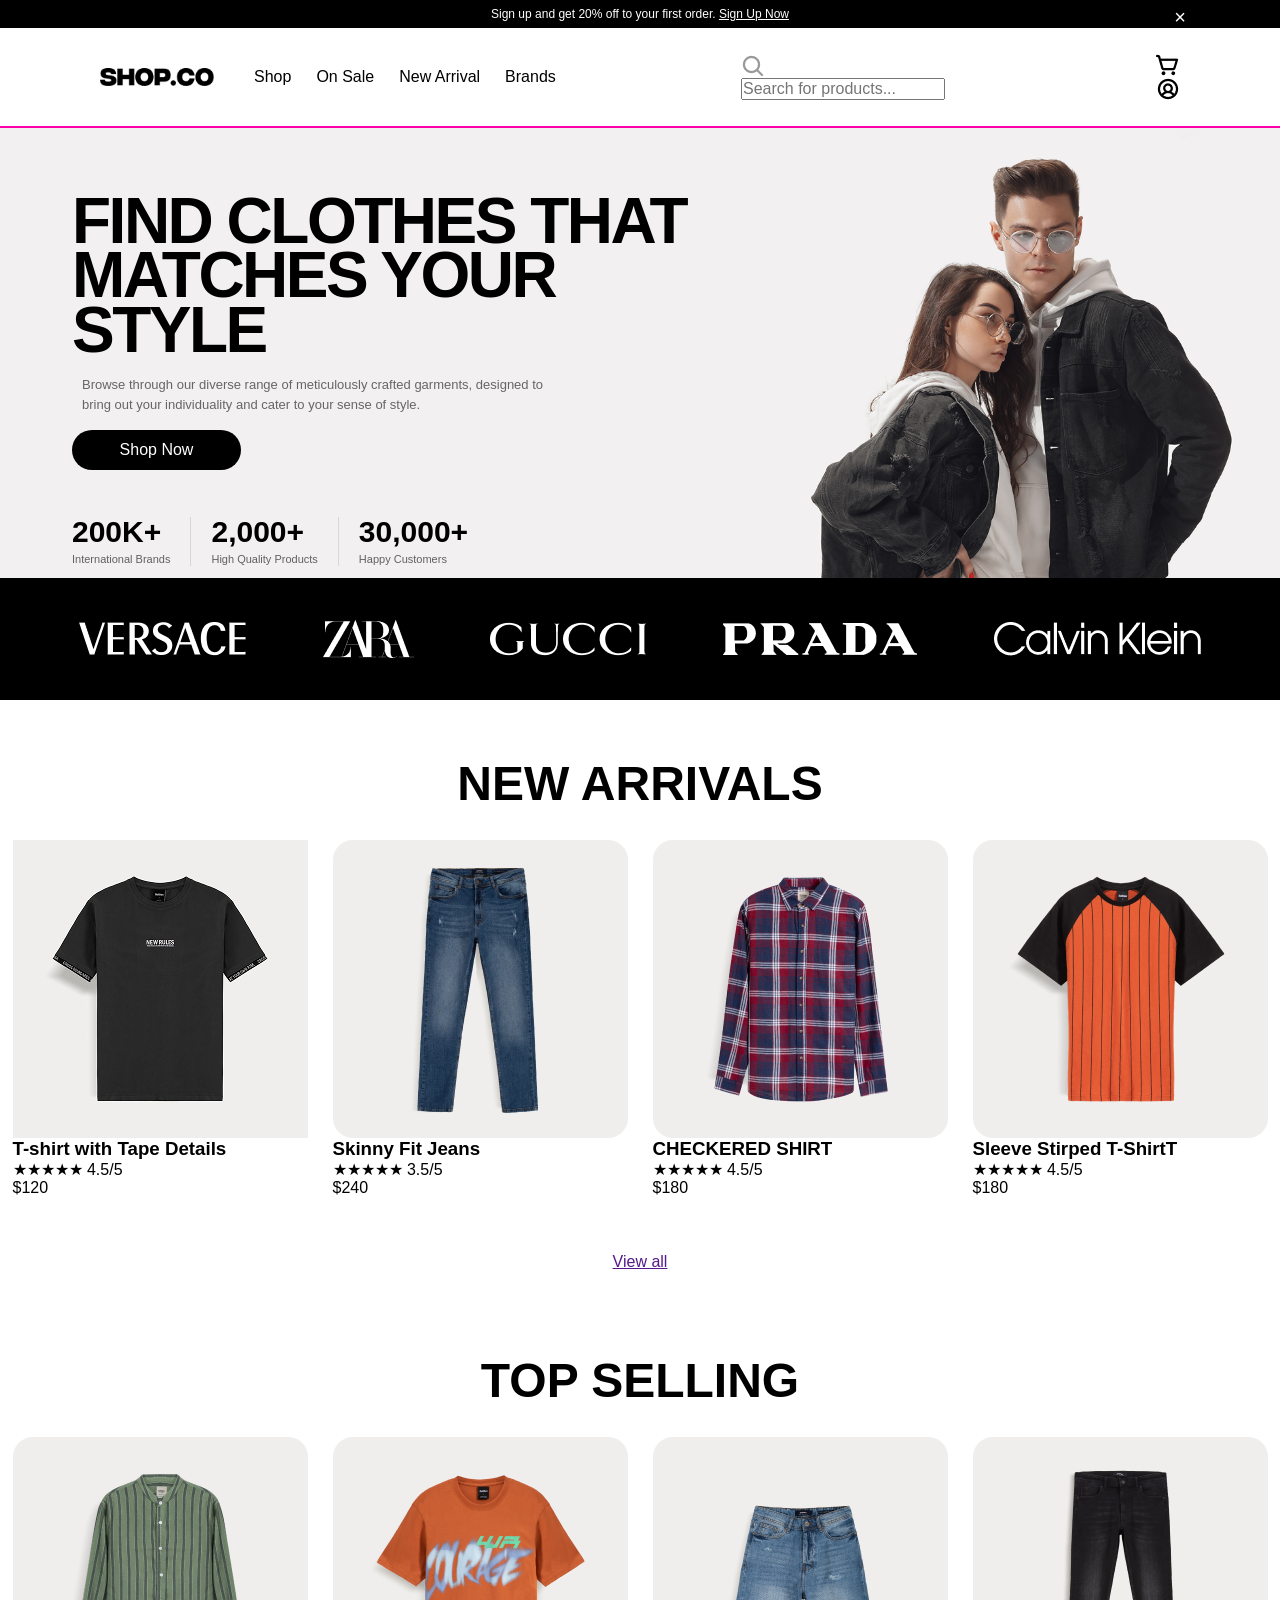
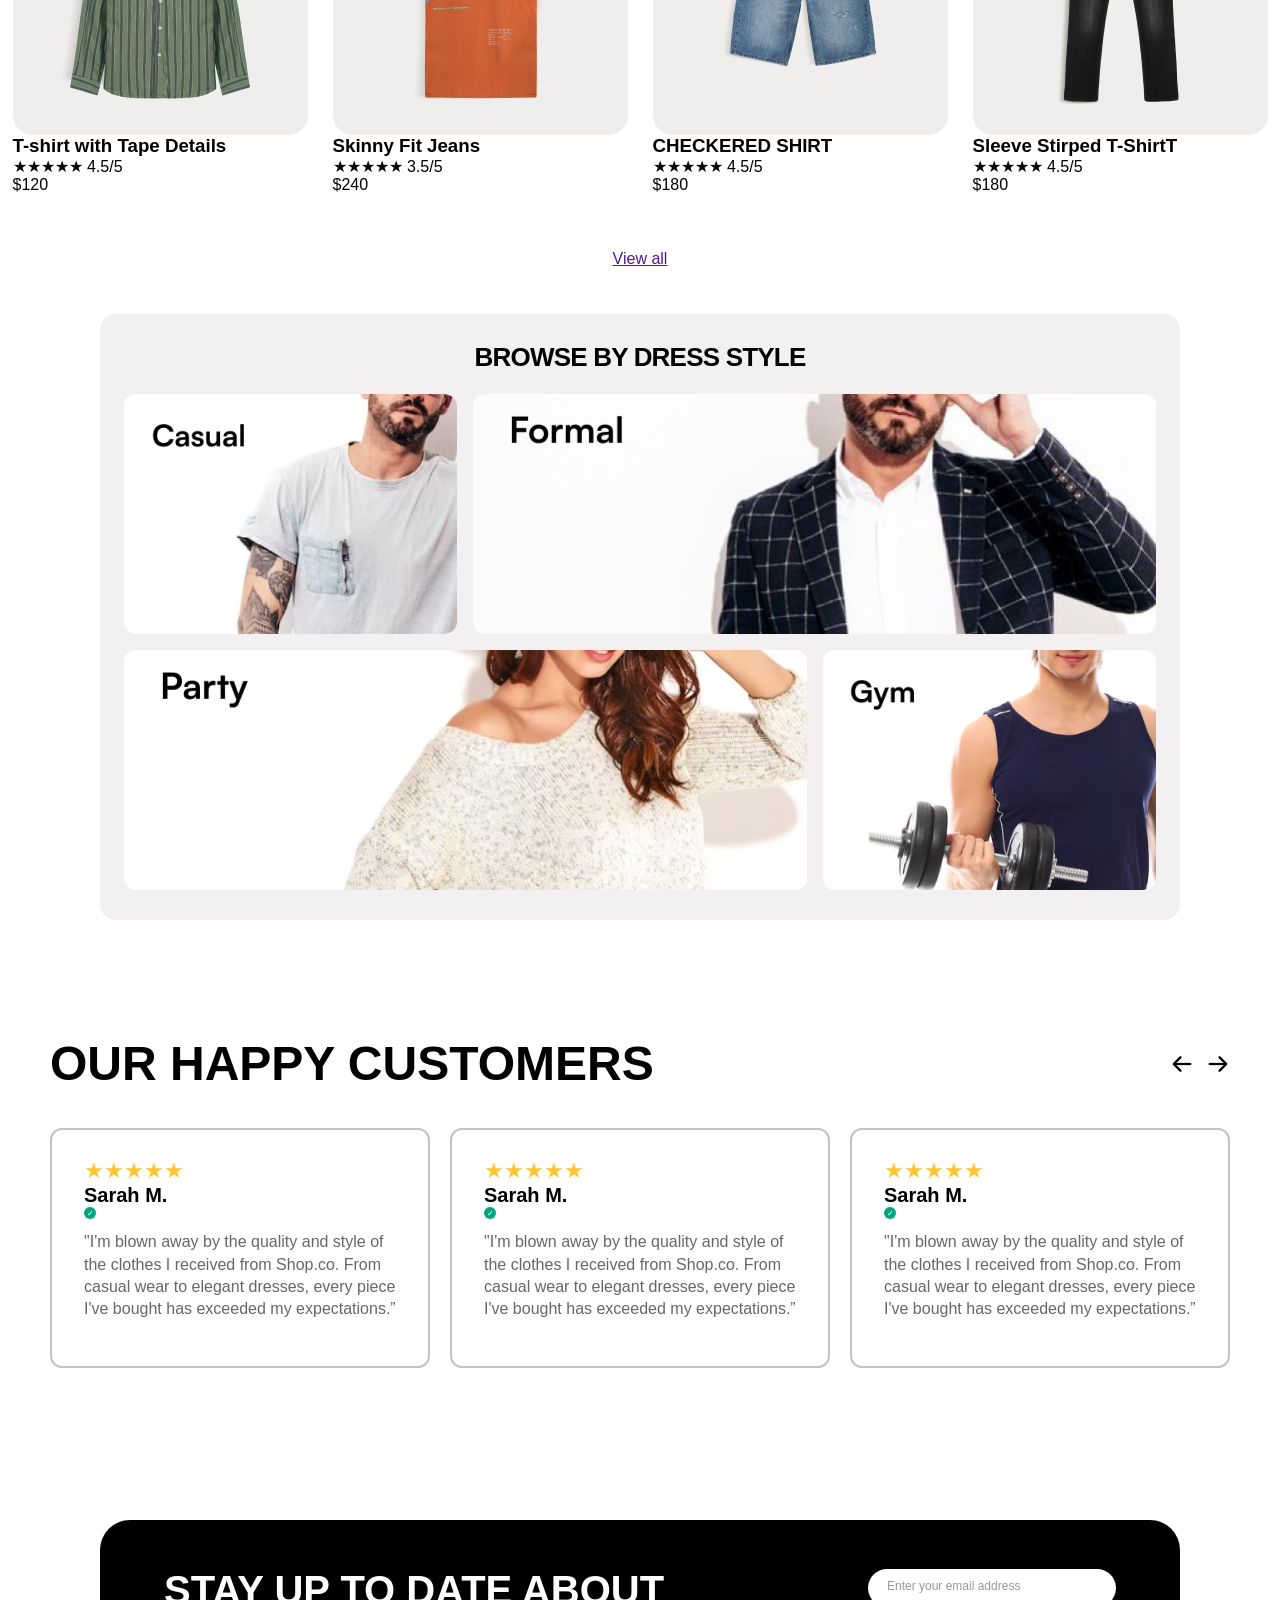
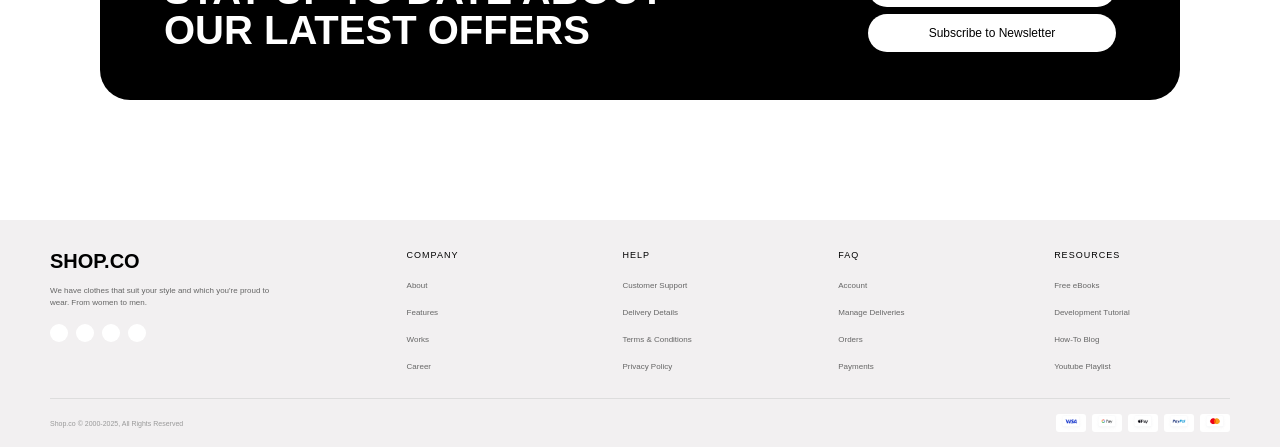
==== index.html @ 952262cf "home page done" ====
<!doctype html>
<html lang="en">

<head>
  <meta charset="UTF-8" />
  <meta name="viewport" content="width=device-width, initial-scale=1.0" />
  <title>Shop.co</title>
  <link rel="stylesheet" href="./main.css" />
</head>

<body>
  <aside class="signup-banner">
    <p class="signup-banner__text">
      Sign up and get 20% off to your first order.
      <a href="#" class="signup-banner__link">Sign Up Now</a>
    </p>

    <button type="button" class="signup-banner__close-btn">&times;</button>
  </aside>

  <header class="site-header">
    <nav class="site-header__nav">
      <a href="index.html" class="site-header__logo-link"><img src="/assets/images/SHOP.CO.png" alt="Shop.co Logo "
          class="site-header__logo" /></a>

      <ul class="site-header__menu">
        <li class="site-header__menu-item">
          <a href="" class="site-header__link">Shop</a>
        </li>
        <li class="site-header__menu-item">
          <a href="" class="site-header__link">On Sale</a>
        </li>
        <li class="site-header__menu-item">
          <a href="" class="site-header__link">New Arrival</a>
        </li>
        <li class="site-header__menu-item">
          <a href="" class="site-header__link">Brands</a>
        </li>
      </ul>

      <div class="site-header__search">
        <img src="/assets/icons/search.png" alt="Search Icon" class="site-header__search-icon" />
        <input type="search" placeholder="Search for products..." class="site-header__search-input" />
      </div>

      <div class="site-header__actions">
        <a href=""><img src="/assets/icons/cart.png" alt="Go to cart" /></a>
        <a href=""><img src="/assets/icons/account.png" alt="Account Login" /></a>
      </div>
    </nav>
  </header>

  <section class="hero">
    <div class="hero__content">
      <h1 class="hero__title">FIND CLOTHES THAT MATCHES YOUR STYLE</h1>

      <p class="hero__subtitle">
        Browse through our diverse range of meticulously crafted garments,
        designed to bring out your individuality and cater to your sense of
        style.
      </p>

      <button type="button" class="hero__cta-btn">Shop Now</button>

      <div class="hero__statistics">
        <div class="hero__stats">
          <h3>200K+</h3>
          <p>International Brands</p>
        </div>
        <div class="hero__stats">
          <h3>2,000+</h3>
          <p>High Quality Products</p>
        </div>
        <div class="hero__stats">
          <h3>30,000+</h3>
          <p>Happy Customers</p>
        </div>
      </div>
    </div>

    <div class="hero-image">
      <img src="/assets/images/Rectangle 2.png" alt="Hero Image " class="hero__image" />
    </div>
  </section>

  <section class="brands-showing">
    <div class="brands-showing__list">
      <span class="brands-showing__item">
        <img src="/assets/images/versace.png" alt="Brand 1" />
      </span>
      <span class="brands-showing__item">
        <img src="/assets/images/zara.png" alt="Brand 2" />
      </span>
      <span class="brands-showing__item">
        <img src="/assets/images/gucci.png" alt="Brand 3" />
      </span>
      <span class="brands-showing__item">
        <img src="/assets/images/prada.png" alt="Brand 4" />
      </span>
      <span class="brands-showing__item">
        <img src="/assets/images/calvinklein.png" alt="Brand 5" />
      </span>
    </div>
  </section>

  <section class="product-section">
    <h2 class="product-section__title">NEW ARRIVALS</h2>
    <div class="product-section__container">


      <article class="product-card">
        <div class="product-card_image-wrapper">
          <image src="/assets/images/products/product1.png" alt="productimage"></image>
        </div>

        <h3 class="product-card__name">
          T-shirt with Tape Details
        </h3>

        <div class="product-card__rating">
          <span class="product-card__stars">
            ★★★★★
          </span>

          <span class="product-card__rating-value">
            4.5/5
          </span>
        </div>

        <div class="product-card__pricing">

          <span class="product-card__price">
            $120
          </span>

        </div>

      </article>


      <article class="product-card">
        <div class="product-card__image-wrapper">
          <img src="/assets/images/products/product2.png" alt="" class="product-card__image" />
        </div>

        <div class="product-card__content">
          <h3 class="product-card__name">Skinny Fit Jeans</h3>

          <div class="product-card__rating">
            <span class="product-card__stars"> ★★★★★ </span>

            <span class="product-card__rating-value"> 3.5/5 </span>
          </div>

          <div class="product-card__pricing">
            <span class="product-card__price"> $240 </span>
          </div>
        </div>
      </article>


      <article class="product-card">
        <div clas="product-card_image">
          <image src="/assets/images/products/product3.png" alt="productimage"></image>
        </div>

        <div class="product-card__content">
          <h3>CHECKERED SHIRT</h3>
          <div class="product-card__rating">
            <span class="product-card__stars"> ★★★★★ </span>
            <span class="product-card__rating-value"> 4.5/5 </span>
          </div>
          <div class="product-card__pricing">
            <span class="product-card__price"> $180 </span>
          </div>
        </div>
      </article>

      <article class="product-card">
        <div class="product-card_image-wrapper">
          <image src="/assets/images/products/product4.png" alt="productimage"></image>
        </div>

        <div class="product-card__content">
          <h3>Sleeve Stirped T-ShirtT</h3>
          <div class="product-card__rating">
            <span class="product-card__stars"> ★★★★★ </span>
            <span class="product-card__rating-value"> 4.5/5 </span>
          </div>
          <div class="product-card__pricing">
            <span class="product-card__price"> $180 </span>
          </div>
        </div>
      </article>

      <a href="">View all</a>


    </div>
  </section>

  <!-- TOP SELLING -->


  <section class="product-section2">
    <h2 class="product-section2__title">TOP SELLING</h2>
    <div class="product-section2__container">

      <article class="product-card">
        <div class="product-card__image-wrapper">
          <img src="/assets/images/products/product5.png" alt="T-shirt with Tape Details" class="product-card__image" />
        </div>

        <h3 class="product-card__name">
          T-shirt with Tape Details
        </h3>

        <div class="product-card__rating">
          <span class="product-card__stars">
            ★★★★★
          </span>

          <span class="product-card__rating-value">
            4.5/5
          </span>
        </div>

        <div class="product-card__pricing">

          <span class="product-card__price">
            $120
          </span>

        </div>

      </article>



      <article class="product-card">
        <div class="product-card__image-wrapper">
          <img src="/assets/images/products/product6.png" alt="T-shirt with Tape Details" class="product-card__image" />
        </div>

        <div class="product-card__content">
          <h3 class="product-card__name">Skinny Fit Jeans</h3>

          <div class="product-card__rating">
            <span class="product-card__stars"> ★★★★★ </span>

            <span class="product-card__rating-value"> 3.5/5 </span>
          </div>

          <div class="product-card__pricing">
            <span class="product-card__price"> $240 </span>
          </div>
        </div>
      </article>



      <article class="product-card">
        <div class="product-card_image-wrapper">
          <img src="/assets/images/products/product7.png" alt="productimage"></img>
        </div>

        <div class="product-card__content">
          <h3>CHECKERED SHIRT</h3>
          <div class="product-card__rating">
            <span class="product-card__stars"> ★★★★★ </span>
            <span class="product-card__rating-value"> 4.5/5 </span>
          </div>
          <div class="product-card__pricing">
            <span class="product-card__price"> $180 </span>
          </div>
        </div>
      </article>

      <article class="product-card">
        <div class="product-card_image-wrapper">
          <img src="/assets/images/products/product8.png" alt="productimage"></img>
        </div>

        <div class="product-card__content">
          <h3>Sleeve Stirped T-ShirtT</h3>
          <div class="product-card__rating">
            <span class="product-card__stars"> ★★★★★ </span>
            <span class="product-card__rating-value"> 4.5/5 </span>
          </div>
          <div class="product-card__pricing">
            <span class="product-card__price"> $180 </span>
          </div>
        </div>

        <a href="">View all</a>


    </div>
  </section>



  <section class="dress-style">

    <div class="dress-style__container">

      <h2 class="dress-style__title">
        BROWSE BY DRESS STYLE
      </h2>
      <div class="dress-style__grid">

        <article class="dress-style__card dress-style__card--casual">

          <img src="/assets/images/style/casual.png" alt="Casual dress style" class="dress-style__image">


        </article>


        <article class="dress-style__card dress-style__card--formal">

          <img src="/assets/images/style/formal.png" alt="Formal dress style" class="dress-style__image">


        </article>


        <article class="dress-style__card dress-style__card--party">

          <img src="/assets/images/style/party.png" alt="Party dress style" class="dress-style__image">

        </article>


        <article class="dress-style__card dress-style__card--gym">

          <img src="/assets/images/style/gym.png" alt="Gym dress style" class="dress-style__image">
        </article>

      </div>

    </div>

  </section>

  <section class="testimonials">
    <div class="testimonials__container">

      <div class="testimonials__header">

        <h2 class="testimonials__title">
          OUR HAPPY CUSTOMERS
        </h2>

        <div class="testimonials__controls">

          <button type="button" class="testimonials__control" aria-label="Previous reviews">
            <img src="/assets/icons/right arrow.png" alt="" class="testimonials__control-icon"></button>

          <button type="button" class="testimonials__control" aria-label="Next reviews">
            <img src="/assets/icons/left arrow.png" alt="" class="testimonials__control-icon">
          </button>

        </div>

      </div>




      <div class="testimonials_list">
        <article class="testimonial-card">
          <div class="testimonial-card__rating">
            <p class="testimonial-card__stars">
              ★★★★★
            </p>
          </div>

          <div class="testimonial-card__customer">

            <h3 class="testimonial-card__name">
              Sarah M.
            </h3>

            <p class="testimonial-card__verified" aria-label="Verified customer">
              ✓
            </p>

          </div>

          <p class="testimonial-card__review">
            "I'm blown away by the quality and style of the clothes I received from Shop.co. From casual wear to elegant
            dresses, every piece I've bought has exceeded my expectations.”
          </p>
        </article>

        <article class="testimonial-card">
          <div class="testimonial-card__rating">
            <span class="testimonial-card__stars" aria-label="5 out of 5 stars">
              ★★★★★
            </span>
          </div>

          <div class="testimonial-card__customer">

            <h3 class="testimonial-card__name">
              Sarah M.
            </h3>

            <p class="testimonial-card__verified" aria-label="Verified customer">
              ✓
            </p>

          </div>

          <p class="testimonial-card__review">
            "I'm blown away by the quality and style of the clothes I received from Shop.co. From casual wear to elegant
            dresses, every piece I've bought has exceeded my expectations.”
          </p>

        </article>

        <article class="testimonial-card">
          <div class="testimonial-card__rating">
            <span class="testimonial-card__stars" aria-label="5 out of 5 stars">
              ★★★★★
            </span>
          </div>

          <div class="testimonial-card__customer">

            <h3 class="testimonial-card__name">
              Sarah M.
            </h3>

            <p class="testimonial-card__verified" aria-label="Verified customer">
              ✓
            </p>

          </div>

          <p class="testimonial-card__review">
            "I'm blown away by the quality and style of the clothes I received from Shop.co. From casual wear to elegant
            dresses, every piece I've bought has exceeded my expectations.”
          </p>

        </article>
      </div>
    </div>

  </section>

  <section class="newsletter">

    <div class="newsletter__container">

      <h2 class="newsletter__title">
        STAY UP TO DATE ABOUT
        <br>
        OUR LATEST OFFERS
      </h2>


      <form class="newsletter__form">

        <label for="newsletter-email" class="newsletter__label">
          Enter your email address
        </label>

        <input type="email" id="newsletter-email" name="email" class="newsletter__input"
          placeholder="Enter your email address" required>

        <button type="submit" class="newsletter__button">
          Subscribe to Newsletter
        </button>

      </form>

    </div>

  </section>
</body>



  <!-- =========================
     FOOTER
========================== -->



<footer class="site-footer">

  <div class="site-footer__container">

    <!-- Footer Main Content -->

    <div class="site-footer__main">

      <!-- Brand -->
      <div class="site-footer__brand">

        <a href="index.html" class="site-footer__logo">
          SHOP.CO
        </a>

        <p class="site-footer__description">
          We have clothes that suit your style and
          which you're proud to wear. From women to men.
        </p>


        <!-- Social Media -->

        <div class="site-footer__social">

          <a href="#" class="site-footer__social-link" aria-label="Twitter">
            <img src="/assets/icons/twitter.png" alt="">
          </a>

          <a href="#" class="site-footer__social-link" aria-label="Facebook">
            <img src="/assets/icons/facebook.png" alt="">
          </a>

          <a href="#" class="site-footer__social-link" aria-label="Instagram">
            <img src="/assets/icons/instagram.png" alt="">
          </a>

          <a href="#" class="site-footer__social-link" aria-label="GitHub">
            <img src="/assets/icons/github.png" alt="">
          </a>

        </div>

      </div>


      <!-- Company -->

      <nav class="site-footer__column">

        <h2 class="site-footer__heading">
          COMPANY
        </h2>

        <ul class="site-footer__links">

          <li class="site-footer__item">
            <a href="#" class="site-footer__link">
              About
            </a>
          </li>

          <li class="site-footer__item">
            <a href="#" class="site-footer__link">
              Features
            </a>
          </li>

          <li class="site-footer__item">
            <a href="#" class="site-footer__link">
              Works
            </a>
          </li>

          <li class="site-footer__item">
            <a href="#" class="site-footer__link">
              Career
            </a>
          </li>

        </ul>

      </nav>


      <!-- Help -->

      <nav class="site-footer__column">

        <h2 class="site-footer__heading">
          HELP
        </h2>

        <ul class="site-footer__links">

          <li class="site-footer__item">
            <a href="#" class="site-footer__link">
              Customer Support
            </a>
          </li>

          <li class="site-footer__item">
            <a href="#" class="site-footer__link">
              Delivery Details
            </a>
          </li>

          <li class="site-footer__item">
            <a href="#" class="site-footer__link">
              Terms & Conditions
            </a>
          </li>

          <li class="site-footer__item">
            <a href="#" class="site-footer__link">
              Privacy Policy
            </a>
          </li>

        </ul>

      </nav>


      <!-- FAQ -->

      <nav class="site-footer__column">

        <h2 class="site-footer__heading">
          FAQ
        </h2>

        <ul class="site-footer__links">

          <li class="site-footer__item">
            <a href="#" class="site-footer__link">
              Account
            </a>
          </li>

          <li class="site-footer__item">
            <a href="#" class="site-footer__link">
              Manage Deliveries
            </a>
          </li>

          <li class="site-footer__item">
            <a href="#" class="site-footer__link">
              Orders
            </a>
          </li>

          <li class="site-footer__item">
            <a href="#" class="site-footer__link">
              Payments
            </a>
          </li>

        </ul>

      </nav>


      <!-- Resources -->

      <nav class="site-footer__column">

        <h2 class="site-footer__heading">
          RESOURCES
        </h2>

        <ul class="site-footer__links">

          <li class="site-footer__item">
            <a href="#" class="site-footer__link">
              Free eBooks
            </a>
          </li>

          <li class="site-footer__item">
            <a href="#" class="site-footer__link">
              Development Tutorial
            </a>
          </li>

          <li class="site-footer__item">
            <a href="#" class="site-footer__link">
              How-To Blog
            </a>
          </li>

          <li class="site-footer__item">
            <a href="#" class="site-footer__link">
              Youtube Playlist
            </a>
          </li>

        </ul>

      </nav>

    </div>


    <!-- Footer Bottom -->

    <div class="site-footer__bottom">

      <p class="site-footer__copyright">
        Shop.co © 2000-2025, All Rights Reserved
      </p>


      <div class="site-footer__payments">

        <img src="/assets/images/payments/visa.png" alt="Visa" class="site-footer__payment">

        <img src="/assets/images/payments/mastercard.png" alt="Mastercard" class="site-footer__payment">

        <img src="/assets/images/payments/paypal.png" alt="PayPal" class="site-footer__payment">

        <img src="/assets/images/payments/applepay.png" alt="Apple Pay" class="site-footer__payment">

        <img src="/assets/images/payments/googlepay.png " class="site-footer__payment">

      </div>

    </div>

  </div>

</footer>

</html>
---- main.css ----
* {
  margin: 0;
  padding: 0;
  box-sizing: border-box;
}

html {
  scroll-behavior: smooth;
}

body {
  font-family: Arial, Helvetica, sans-serif;
  color: #000000;
}

button,
input {
  font: inherit;
}

button {
  border: none;
  background: none;
  cursor: pointer;
}

ul {
  list-style: none;
}

img {
  display: block;
  max-width: 100%;
}

.signup-banner {
  position: relative;
  display: flex;
  align-items: center;
  justify-content: center;
  width: 100%;
  min-height: 28px;
  background-color: #000000;
  color: #ffffff;
}
.signup-banner__text {
  font-size: 12px;
}
.signup-banner__link {
  color: #ffffff;
  text-decoration: underline;
}
.signup-banner__link:hover {
  opacity: 0.75;
}
.signup-banner__close-btn {
  background-color: transparent;
  position: absolute;
  top: 20%;
  right: 90px;
  bottom: 30px;
  color: white;
  width: 20px;
  height: 20px;
  cursor: pointer;
  font-size: 20px;
}
.signup-banner__close-btn:hover {
  opacity: 0.7;
}

.site-header {
  width: 100%;
  height: 100px;
  background-color: #ffffff;
  border-bottom: 2px solid #ff00a8;
}
.site-header__nav {
  display: flex;
  align-items: center;
  justify-content: space-between;
  height: 100%;
  margin: 0 100px 0 100px;
}
.site-header__logo-link {
  display: block;
  align-items: center;
  flex-shrink: 0;
}
.site-header__logo {
  display: block;
  width: 114px;
  height: auto;
}
.site-header__menu {
  display: flex;
  align-items: center;
  gap: 25px;
  list-style: none;
  margin-left: 40px;
  padding: 0;
}
.site-header__menu__menu-item {
  text-decoration: none;
}
.site-header__link {
  display: flex;
  align-items: center;
  color: #000000;
  text-decoration: none;
}
.site-header__link:hover {
  opacity: 0.7;
}
.site-header__search {
  position: relative;
  flex: 1;
  max-width: 415px;
  margin-left: auto;
}

.hero {
  position: relative;
  display: flex;
  width: 100%;
  overflow: hidden;
  background-color: #f2f0f1;
}
.hero__content {
  position: relative;
  z-index: 2;
  padding-top: 66px;
  padding-left: 72px;
}
.hero__title {
  width: 650px;
  height: auto;
  line-height: 0.85;
  margin: 0;
  color: #000000;
  font-size: 64px;
  font-weight: 900;
  letter-spacing: -2.5px;
}
.hero__subtitle {
  position: relative;
  padding-left: 10px;
  max-width: 500px;
  margin-top: 18px;
  font-weight: 400;
  color: #666666;
  font-size: 13px;
  line-height: 1.5;
}
.hero__cta-btn {
  background-color: #000000;
  color: #ffffff;
  width: 26%;
  height: 40px;
  border-radius: 55px;
  margin-top: 16px;
  font-weight: 500;
  cursor: pointer;
}
.hero__cta-btn:hover {
  background-color: #2c2828;
  transform: translateY(-1px);
}
.hero__statistics {
  display: flex;
  align-items: center;
  margin-top: 34px;
  height: 74px;
}
.hero__stats {
  padding: 0 20px;
  border-right: 1px solid #d7d7d7;
}
.hero__stats:first-child {
  padding-left: 0;
}
.hero__stats:last-child {
  border-right: none;
}
.hero__stats h3 {
  margin: 0;
  font-size: 30px;
  font-weight: 700;
  line-height: 1;
}
.hero__stats p {
  color: rgba(0, 0, 0, 0.6);
  line-height: 1.3;
  font-size: 11px;
  margin-top: 5px;
}

.hero-image {
  position: absolute;
  top: 0;
  right: 0;
  width: 100%;
  height: 100%;
  display: flex;
  align-items: flex-end;
  justify-content: flex-end;
  z-index: 1;
}
.hero-image img {
  display: block;
  width: 100%;
  height: 100%;
  -o-object-fit: contain;
     object-fit: contain;
  -o-object-position: bottom right;
     object-position: bottom right;
}

.brands-showing {
  width: 100%;
  border: 2px solid black;
  height: 122px;
  background-color: #000000;
  display: flex;
  align-items: center;
}
.brands-showing__list {
  width: 100%;
  display: flex;
  align-items: center;
  justify-content: space-evenly;
}

.product-section {
  width: 100%;
  display: flex;
  align-items: center;
  justify-content: center;
  position: relative;
}
.product-section__title {
  position: absolute;
  top: 60px;
  font-weight: 700;
  font-size: 48px;
  line-height: 100%;
  height: 50px;
}
.product-section__container {
  display: flex;
  align-items: center;
  justify-content: space-evenly;
  margin-top: 140px;
  gap: 25px;
}
.product-section a {
  position: absolute;
  top: 100%;
  left: 50%;
  transform: translate(-50%, -50%);
  margin-top: 65px;
}

.product-section2 {
  width: 100%;
  display: flex;
  align-items: center;
  justify-content: center;
  position: relative;
}
.product-section2__title {
  position: absolute;
  top: 160px;
  font-weight: 700;
  font-size: 48px;
  line-height: 100%;
  height: 50px;
}
.product-section2__container {
  display: flex;
  align-items: center;
  justify-content: space-evenly;
  margin-top: 240px;
  gap: 25px;
}
.product-section2 a {
  position: absolute;
  top: 100%;
  left: 50%;
  transform: translate(-50%, -50%);
  margin-top: 65px;
}

.dress-style {
  width: 100%;
  padding: 40px 0;
  background-color: #ffffff;
}
.dress-style__container {
  width: calc(100% - 32px);
  max-width: 1080px;
  margin: 80px 100px;
  padding: 30px 24px;
  background-color: #f2f0f1;
  border-radius: 16px;
}
.dress-style__title {
  margin: 0 0 24px;
  color: #000000;
  font-size: 26px;
  font-weight: 900;
  line-height: 1;
  text-align: center;
  text-transform: uppercase;
  letter-spacing: -0.8px;
}
.dress-style__grid {
  display: grid;
  /* FIXED: Changed from 108px to 190px or 240px so models/dresses are actually visible */
  grid-template-columns: repeat(3, 1fr);
  grid-template-rows: repeat(2, 240px);
  gap: 16px; /* Slightly wider gap looks cleaner for cards */
}
.dress-style__card {
  position: relative;
  width: 100%; /* FIXED: Forces card to fill its grid slot width */
  height: 100%; /* FIXED: Forces card to fill its grid slot height */
  overflow: hidden;
  border-radius: 12px; /* Standard card curve */
  background-color: #ffffff;
  /* Modifiers integrated inside the nesting */
}
.dress-style__card--casual {
  grid-column: 1;
  grid-row: 1;
}
.dress-style__card--casual .dress-style__image {
  -o-object-position: center 20%;
     object-position: center 20%;
}
.dress-style__card--casual { /* Higher crop for portrait look */ }
.dress-style__card--formal {
  grid-column: 2/4;
  grid-row: 1;
}
.dress-style__card--formal .dress-style__image {
  -o-object-position: center 30%;
     object-position: center 30%;
}
.dress-style__card--formal { /* Wide landscape card crop */ }
.dress-style__card--party {
  grid-column: 1/3;
  grid-row: 2;
}
.dress-style__card--party .dress-style__image {
  -o-object-position: center 30%;
     object-position: center 30%;
}
.dress-style__card--party { /* Wide landscape card crop */ }
.dress-style__card--gym {
  grid-column: 3;
  grid-row: 2;
}
.dress-style__card--gym .dress-style__image {
  -o-object-position: center 15%;
     object-position: center 15%;
}
.dress-style__card--gym { /* Higher crop for vertical fitness photos */ }
.dress-style__image {
  position: absolute;
  top: 0;
  left: 0;
  width: 100%;
  height: 100%;
  display: block;
  -o-object-fit: cover;
     object-fit: cover; /* Keeps aspect ratio clean */
  z-index: 1;
}
.dress-style__name {
  position: absolute;
  top: 20px; /* Clean padding from top */
  left: 24px; /* Clean padding from left */
  z-index: 2;
  margin: 0;
  color: #000000;
  font-size: 18px; /* Slightly larger for design hierarchy */
  font-weight: 700;
  line-height: 1;
  pointer-events: none;
}

.testimonials {
  width: 100%;
  height: 480px;
}
.testimonials__container {
  margin: 0 auto;
  width: 1180px;
}
.testimonials__header {
  display: flex;
  align-items: center;
  justify-content: space-between;
}
.testimonials__title {
  margin: 0;
  color: #000000;
  font-size: 48px;
  font-weight: 900;
  line-height: 1;
}
.testimonials__controls {
  display: flex;
  align-items: center;
  gap: 12px;
}
.testimonials__controls {
  border: none;
  cursor: pointer;
}
.testimonials__controls:hover {
  opacity: 0.55;
}

.testimonials_list {
  display: flex;
  align-items: center;
  justify-content: space-between;
  gap: 20px;
  margin-top: 40px;
}

.testimonial-card {
  height: 240px;
  width: 400px;
  border: 2px solid #c4c2c2;
  border-radius: 12px;
  padding: 28px 32px;
  align-items: center;
  gap: 5px .testimonial-card __customer;
  gap-display: flex;
  gap-align-items: center;
}
.testimonial-card__stars {
  color: #ffc633;
  font-size: 22px;
}
.testimonial-card__name {
  font-size: 20px;
  font-weight: 700;
}
.testimonial-card__verified {
  color: #ffffff;
  background-color: #00a67d;
  width: 12px;
  height: 12px;
  display: flex;
  align-items: center;
  justify-content: center;
  border-radius: 50%;
  font-size: 8px;
}
.testimonial-card__review {
  margin-top: 12px;
  color: #666666;
  line-height: 1.4;
}

.newsletter {
  width: 100%;
  height: 300px;
}
.newsletter__container {
  width: auto;
  height: 180px;
  margin: 0 100px 0 100px;
  background-color: #000000;
  color: #ffffff;
  border-radius: 30px;
  padding: 43px 0 43px 64px;
  display: flex;
  align-items: center;
  justify-content: space-between;
  gap: 200px;
}
.newsletter__title {
  width: 90%;
  font-size: 40px;
  font-weight: 800;
  line-height: 1;
}

.newsletter__form {
  width: 450px;
  margin-right: 64px;
  display: flex;
  flex-direction: column;
  gap: 7px;
}

.newsletter__label {
  position: absolute;
  width: 1px;
  height: 1px;
  overflow: hidden;
}

.newsletter__input {
  width: 100%;
  height: 38px;
  padding: 0 14px;
  border: none;
  border-radius: 20px;
  background-color: #ffffff;
  font-size: 8px;
  outline: none;
}

.newsletter__input::-moz-placeholder {
  color: #999999;
  font-size: 12px;
  padding-left: 5px;
}

.newsletter__input::placeholder {
  color: #999999;
  font-size: 12px;
  padding-left: 5px;
}

.newsletter__button {
  width: 100%;
  height: 38px;
  border: none;
  border-radius: 20px;
  background-color: #ffffff;
  color: #000000;
  font-size: 12px;
  font-weight: 500;
  cursor: pointer;
}

.newsletter__button:hover {
  background-color: #eeeeee;
}

.site-footer {
  width: 100%;
  height: auto;
  padding: 30px 0 15px;
  background-color: #f2f0f1;
  color: #000000;
}

.site-footer__container {
  width: calc(100% - 72px);
  max-width: 1180px;
  margin: 0 auto;
}

/* --------------------------------
   Main Footer
-------------------------------- */
.site-footer__main {
  display: grid;
  grid-template-columns: 1.8fr repeat(4, 1fr);
  gap: 40px;
  padding-bottom: 25px;
}

/* --------------------------------
   Brand
-------------------------------- */
.site-footer__logo {
  display: inline-block;
  margin-bottom: 12px;
  color: #000000;
  font-size: 20px;
  font-weight: 900;
  text-decoration: none;
}

.site-footer__description {
  max-width: 220px;
  margin: 0;
  color: #666666;
  font-size: 8px;
  line-height: 1.5;
}

/* --------------------------------
   Social Icons
-------------------------------- */
.site-footer__social {
  display: flex;
  gap: 8px;
  margin-top: 15px;
}

.site-footer__social-link {
  display: flex;
  align-items: center;
  justify-content: center;
  width: 18px;
  height: 18px;
  border-radius: 50%;
  background-color: #ffffff;
}

.site-footer__social-link img {
  width: 10px;
  height: 10px;
  -o-object-fit: contain;
     object-fit: contain;
}

/* --------------------------------
   Footer Columns
-------------------------------- */
.site-footer__column {
  min-width: 0;
}

.site-footer__heading {
  margin: 0 0 14px;
  font-size: 9px;
  font-weight: 500;
  letter-spacing: 1px;
}

.site-footer__links {
  display: flex;
  flex-direction: column;
  gap: 9px;
  margin: 0;
  padding: 0;
  list-style: none;
}

.site-footer__link {
  color: #666666;
  font-size: 8px;
  text-decoration: none;
}

.site-footer__link:hover {
  color: #000000;
}

/* --------------------------------
   Bottom Footer
-------------------------------- */
.site-footer__bottom {
  display: flex;
  align-items: center;
  justify-content: space-between;
  padding-top: 15px;
  border-top: 1px solid #dddddd;
}

.site-footer__copyright {
  margin: 0;
  color: #999999;
  font-size: 7px;
}

.site-footer__payments {
  display: flex;
  align-items: center;
  gap: 6px;
}

.site-footer__payment {
  width: 30px;
  height: 18px;
  -o-object-fit: contain;
     object-fit: contain;
  background-color: #ffffff;
  border-radius: 3px;
}/*# sourceMappingURL=main.css.map */
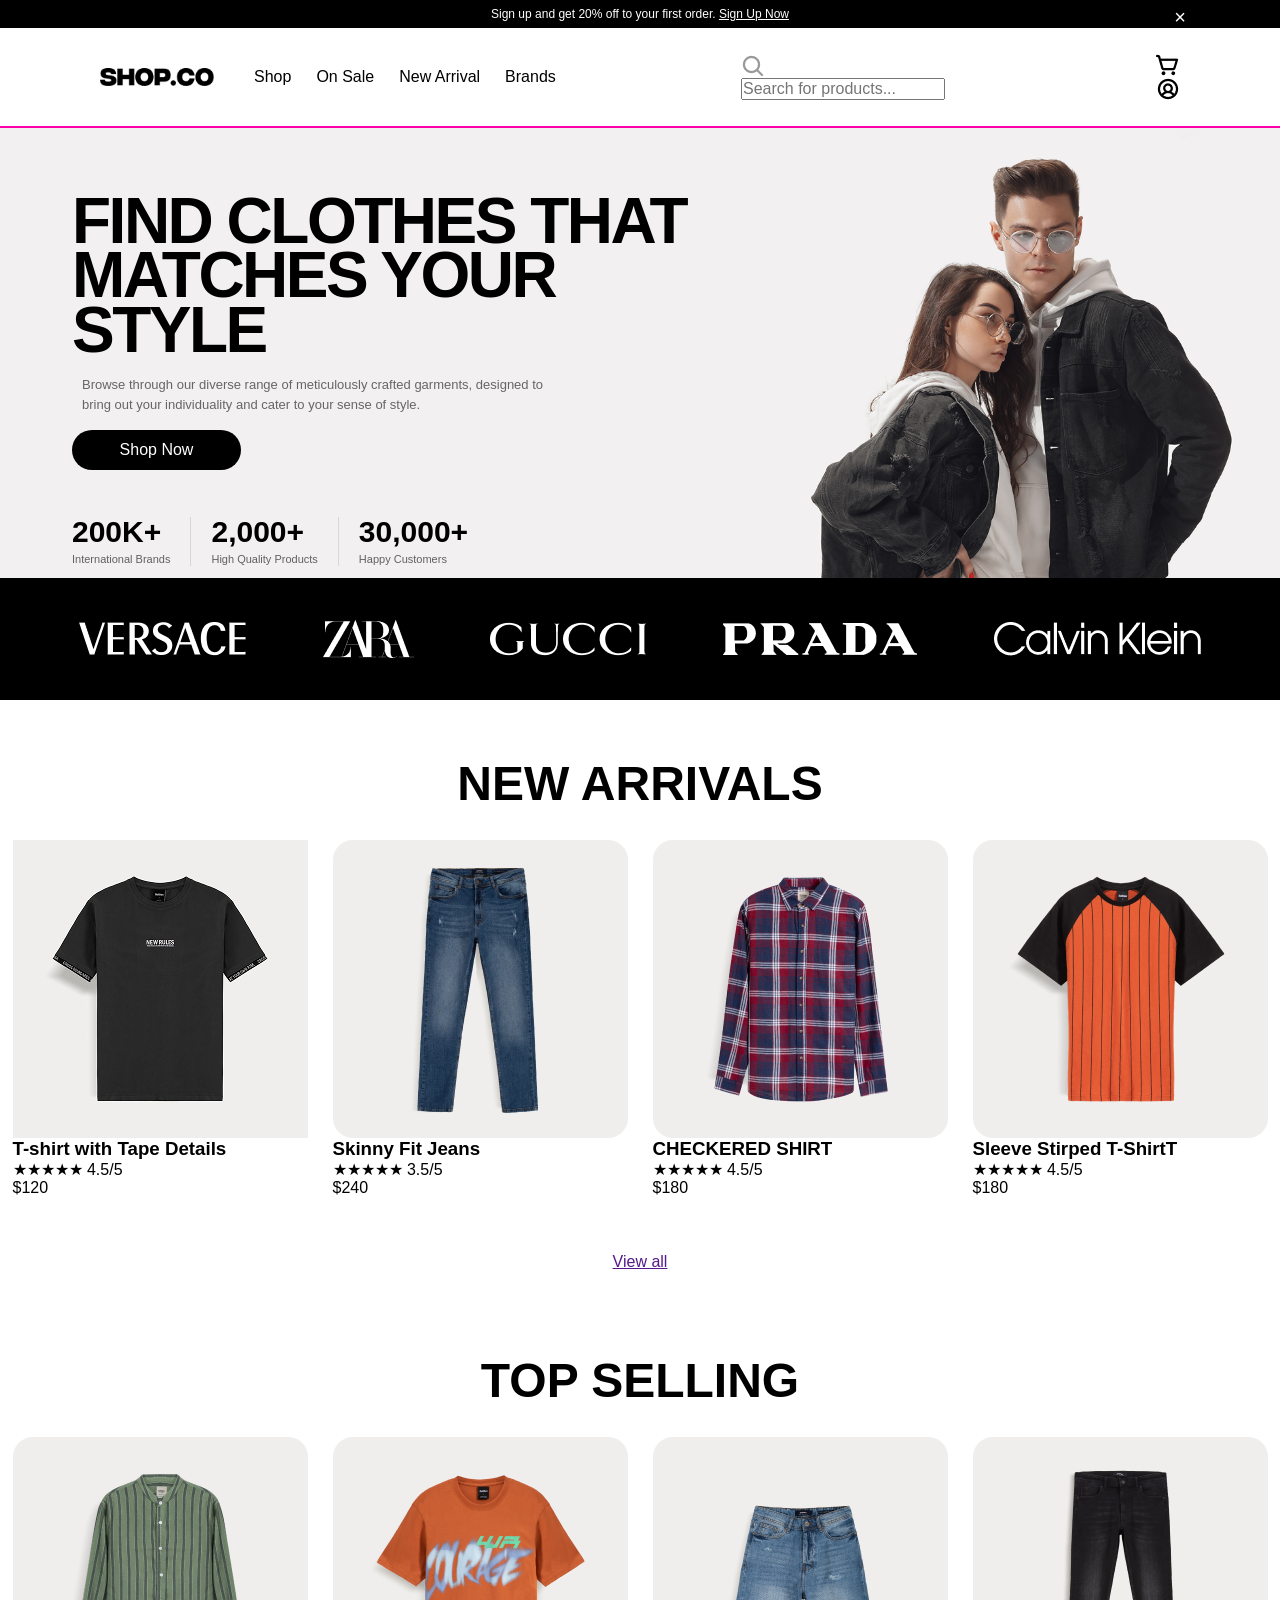
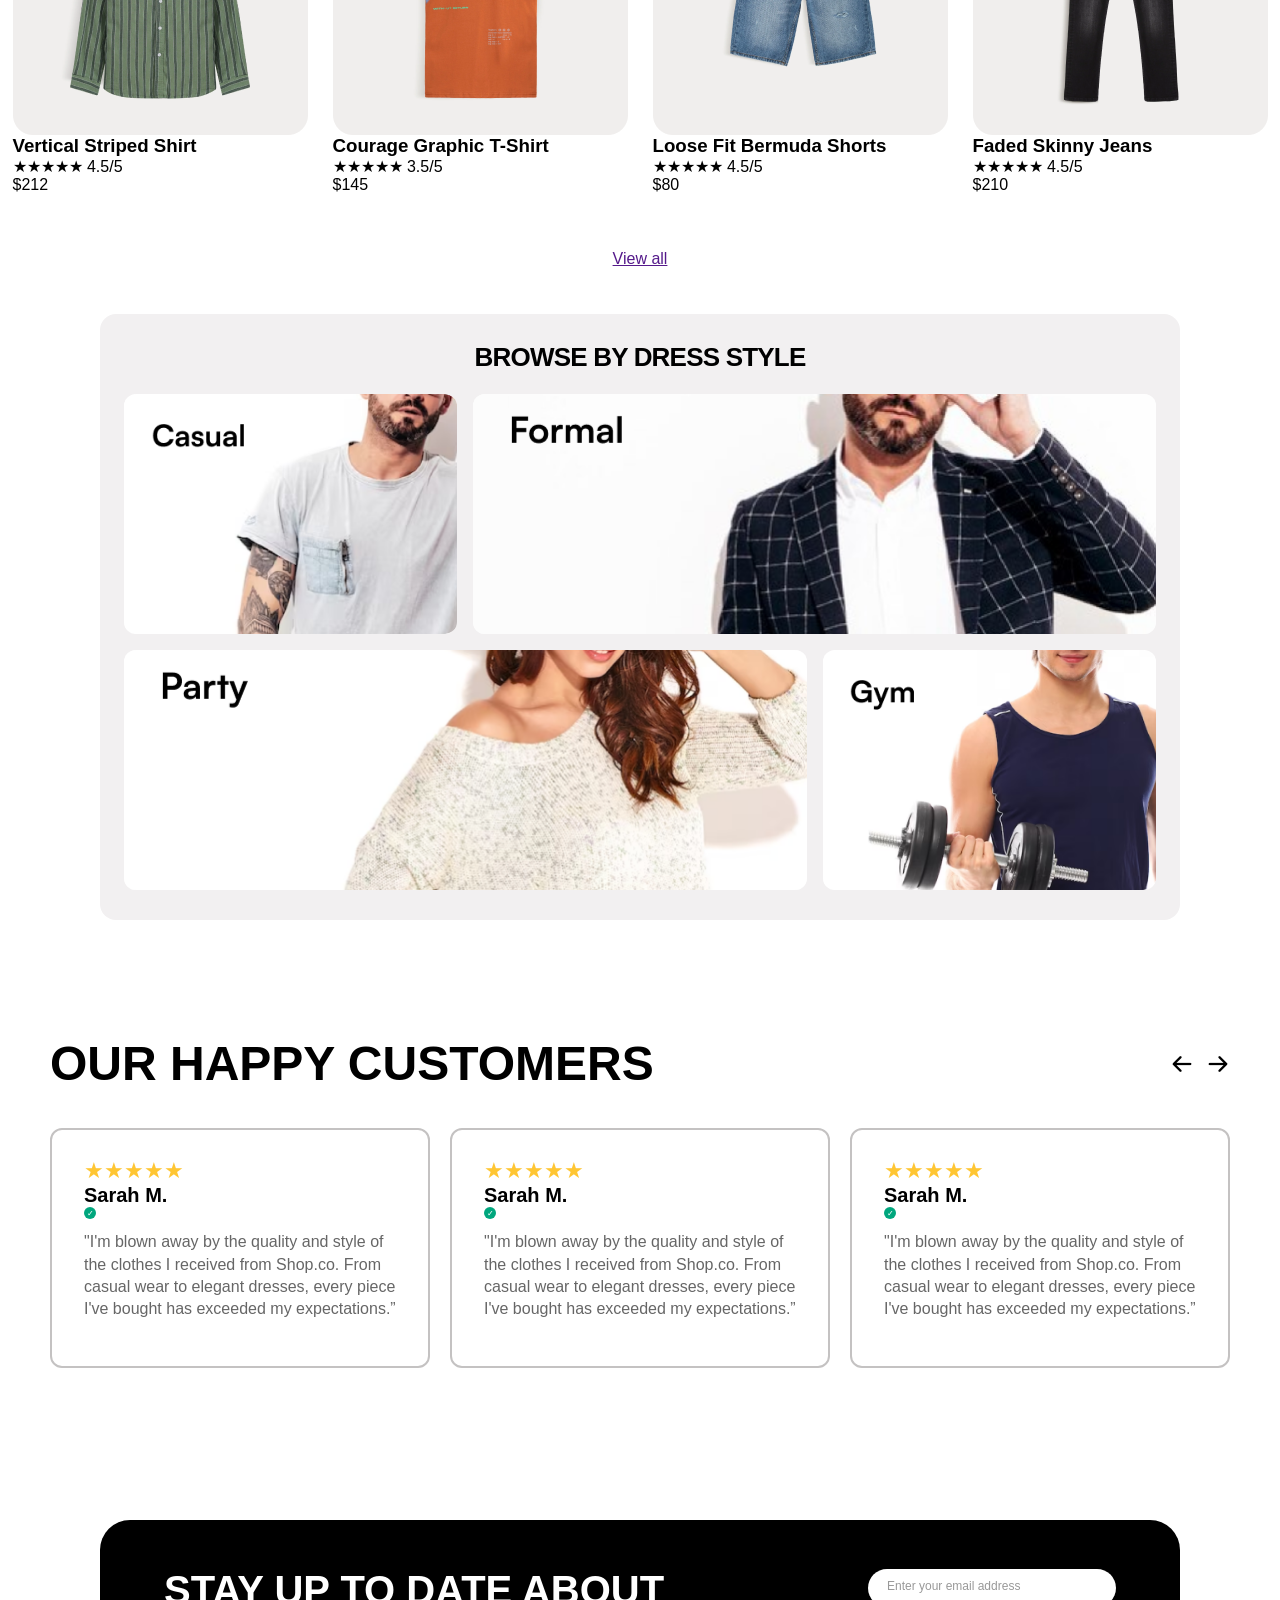
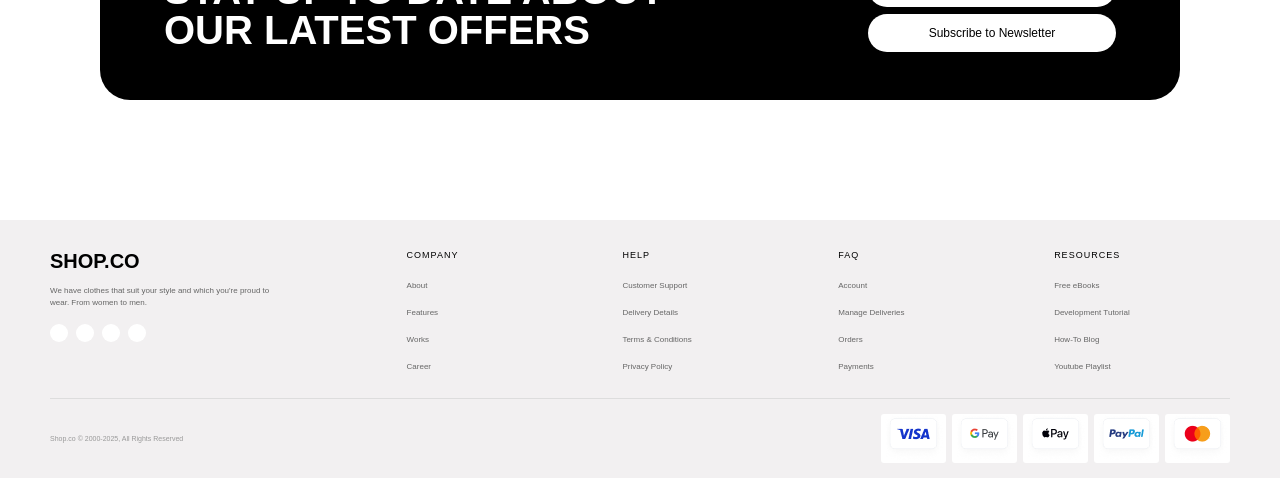
==== commit 3aab360f: "update" ====
--- a/index.html
+++ b/index.html
@@ -5,14 +5,15 @@
   <meta charset="UTF-8" />
   <meta name="viewport" content="width=device-width, initial-scale=1.0" />
   <title>Shop.co</title>
-  <link rel="stylesheet" href="./main.css" />
+  <link rel="stylesheet" href="main.css" />
 </head>
 
 <body>
+  <main>
   <aside class="signup-banner">
     <p class="signup-banner__text">
       Sign up and get 20% off to your first order.
-      <a href="#" class="signup-banner__link">Sign Up Now</a>
+      <a href="" class="signup-banner__link">Sign Up Now</a>
     </p>
 
     <button type="button" class="signup-banner__close-btn">&times;</button>
@@ -25,10 +26,10 @@
 
       <ul class="site-header__menu">
         <li class="site-header__menu-item">
-          <a href="" class="site-header__link">Shop</a>
+          <a href="product.html" class="site-header__link">Shop</a>
         </li>
         <li class="site-header__menu-item">
-          <a href="" class="site-header__link">On Sale</a>
+          <a href="cart.html" class="site-header__link">On Sale</a>
         </li>
         <li class="site-header__menu-item">
           <a href="" class="site-header__link">New Arrival</a>
@@ -44,8 +45,8 @@
       </div>
 
       <div class="site-header__actions">
-        <a href=""><img src="/assets/icons/cart.png" alt="Go to cart" /></a>
-        <a href=""><img src="/assets/icons/account.png" alt="Account Login" /></a>
+        <a href="login.html"><img src="/assets/icons/cart.png" alt="Go to cart" /></a>
+        <a href="cart.html"><img src="/assets/icons/account.png" alt="Account Login" /></a>
       </div>
     </nav>
   </header>
@@ -108,7 +109,7 @@
     <div class="product-section__container">
 
 
-      <article class="product-card">
+      <article class="product-card" id="1">
         <div class="product-card_image-wrapper">
           <image src="/assets/images/products/product1.png" alt="productimage"></image>
         </div>
@@ -138,7 +139,7 @@
       </article>
 
 
-      <article class="product-card">
+      <article class="product-card" id="2">
         <div class="product-card__image-wrapper">
           <img src="/assets/images/products/product2.png" alt="" class="product-card__image" />
         </div>
@@ -159,7 +160,7 @@
       </article>
 
 
-      <article class="product-card">
+      <article class="product-card" id="3">
         <div clas="product-card_image">
           <image src="/assets/images/products/product3.png" alt="productimage"></image>
         </div>
@@ -176,7 +177,7 @@
         </div>
       </article>
 
-      <article class="product-card">
+      <article class="product-card" id="4">
         <div class="product-card_image-wrapper">
           <image src="/assets/images/products/product4.png" alt="productimage"></image>
         </div>
@@ -206,13 +207,13 @@
     <h2 class="product-section2__title">TOP SELLING</h2>
     <div class="product-section2__container">
 
-      <article class="product-card">
+      <article class="product-card" id="5">
         <div class="product-card__image-wrapper">
           <img src="/assets/images/products/product5.png" alt="T-shirt with Tape Details" class="product-card__image" />
         </div>
 
         <h3 class="product-card__name">
-          T-shirt with Tape Details
+          Vertical Striped Shirt
         </h3>
 
         <div class="product-card__rating">
@@ -228,7 +229,7 @@
         <div class="product-card__pricing">
 
           <span class="product-card__price">
-            $120
+            $212
           </span>
 
         </div>
@@ -237,13 +238,13 @@
 
 
 
-      <article class="product-card">
+      <article class="product-card" id="6">
         <div class="product-card__image-wrapper">
           <img src="/assets/images/products/product6.png" alt="T-shirt with Tape Details" class="product-card__image" />
         </div>
 
         <div class="product-card__content">
-          <h3 class="product-card__name">Skinny Fit Jeans</h3>
+          <h3 class="product-card__name">Courage Graphic T-Shirt</h3>
 
           <div class="product-card__rating">
             <span class="product-card__stars"> ★★★★★ </span>
@@ -252,43 +253,43 @@
           </div>
 
           <div class="product-card__pricing">
-            <span class="product-card__price"> $240 </span>
+            <span class="product-card__price"> $145 </span>
           </div>
         </div>
       </article>
 
 
 
-      <article class="product-card">
+      <article class="product-card" id="7">
         <div class="product-card_image-wrapper">
           <img src="/assets/images/products/product7.png" alt="productimage"></img>
         </div>
 
         <div class="product-card__content">
-          <h3>CHECKERED SHIRT</h3>
+          <h3>Loose Fit Bermuda Shorts</h3>
           <div class="product-card__rating">
             <span class="product-card__stars"> ★★★★★ </span>
             <span class="product-card__rating-value"> 4.5/5 </span>
           </div>
           <div class="product-card__pricing">
-            <span class="product-card__price"> $180 </span>
+            <span class="product-card__price"> $80 </span>
           </div>
         </div>
       </article>
 
-      <article class="product-card">
+      <article class="product-card" id="8">
         <div class="product-card_image-wrapper">
           <img src="/assets/images/products/product8.png" alt="productimage"></img>
         </div>
 
         <div class="product-card__content">
-          <h3>Sleeve Stirped T-ShirtT</h3>
+          <h3>Faded Skinny Jeans</h3>
           <div class="product-card__rating">
             <span class="product-card__stars"> ★★★★★ </span>
             <span class="product-card__rating-value"> 4.5/5 </span>
           </div>
           <div class="product-card__pricing">
-            <span class="product-card__price"> $180 </span>
+            <span class="product-card__price"> $210 </span>
           </div>
         </div>
 
@@ -479,17 +480,10 @@
     </div>
 
   </section>
-</body>
-
-
-
-  <!-- =========================
-     FOOTER
-========================== -->
-
-
-
-<footer class="site-footer">
+
+  </main>
+
+  <footer class="site-footer">
 
   <div class="site-footer__container">
 
@@ -721,5 +715,11 @@
   </div>
 
 </footer>
-
-</html>+<script src="/js/product.js"></script>
+<script src="/js/productdetails.js"></script>
+</body>
+
+</html>
+
+
+
--- a/main.css
+++ b/main.css
@@ -291,6 +291,10 @@
   margin-top: 65px;
 }
 
+.product-card {
+  cursor: pointer;
+}
+
 .dress-style {
   width: 100%;
   padding: 40px 0;
@@ -672,10 +676,142 @@
 }
 
 .site-footer__payment {
-  width: 30px;
-  height: 18px;
   -o-object-fit: contain;
      object-fit: contain;
   background-color: #ffffff;
   border-radius: 3px;
+}
+
+.product-page {
+  padding-left: 100px;
+}
+.product-page__breadcrumbs {
+  display: flex;
+  gap: 10px;
+  font-size: 16px;
+  line-height: 100%;
+  font-weight: 400;
+  color: rgba(0, 0, 0, 0.6);
+}
+.product-page__breadcrumb {
+  text-decoration: none;
+}
+
+.product-details {
+  width: 100%;
+  display: grid;
+  grid-template-columns: repeat(2, 450px);
+  gap: 40px;
+  margin-top: 36px;
+}
+.product-details__image-container {
+  width: 450px;
+  height: 530px;
+}
+.product-details__image {
+  width: 450px;
+  height: auto;
+}
+.product-details__content {
+  padding: 10px 0;
+}
+.product-details__title {
+  font-size: 40px;
+  font-weight: 800;
+}
+.product-details__rating {
+  display: flex;
+  align-items: center;
+  justify-content: flex-start;
+  gap: 10px;
+}
+.product-details__stars {
+  color: #ffc633;
+  font-size: 25px;
+}
+.product-details__rating-value {
+  display: flex;
+  align-items: center;
+  font-size: 20px;
+  margin-top: 5px;
+}
+.product-details__pricing {
+  margin-top: 15px;
+  font-weight: 700;
+  font-size: 32px;
+}
+.product-details__description, .product-details__option {
+  font-weight: 400;
+  font-size: 16px;
+  line-height: 22px;
+  color: rgba(0, 0, 0, 0.6);
+  margin-top: 20px;
+}
+.product-details__purchase {
+  display: flex;
+  gap: 15px;
+  margin-top: 25px;
+}
+.product-details__quantity {
+  width: 150px;
+  display: flex;
+  align-items: center;
+  justify-content: space-between;
+  width: 140px;
+  padding: 8px 15px;
+  background-color: #F0EEED;
+  border-radius: 20px;
+  font-size: 20px;
+  cursor: pointer;
+}
+.product-details__add-button {
+  background-color: #000000;
+  width: 400px;
+  color: #ffffff;
+  border-radius: 60px;
+  padding: 15px;
+  font-weight: 500;
+}
+
+.login-page {
+  width: 100%;
+  height: auto;
+}
+.login-page__container {
+  width: 40%;
+  height: 400px;
+  border-radius: 20px;
+  background-color: #F0F2F1;
+  display: flex;
+  flex-direction: column;
+  align-items: center;
+  margin-left: 65vh;
+  margin-top: 10vh;
+  padding-top: 50px;
+  gap: 25px;
+}
+.login-page__email, .login-page__password {
+  border-radius: 50%;
+}
+.login-page__email-input, .login-page__password-input {
+  width: 100%;
+  height: 40px;
+  font-size: 20px;
+  border-radius: 15px;
+  padding: 0 20px;
+  background-color: #F0F2F1;
+  border: solid #d0d4d4;
+}
+.login-page__btn {
+  width: 22%;
+  height: 50px;
+  border-radius: 15px;
+  background-color: #000000;
+  color: #ffffff;
+  border: none;
+}
+.login-page__btn:hover {
+  background-color: rgb(54, 53, 53);
+  box-shadow: 0 4px 6px -1px rgba(37, 99, 235, 0.2);
+  transform: translateY(1px);
 }/*# sourceMappingURL=main.css.map */
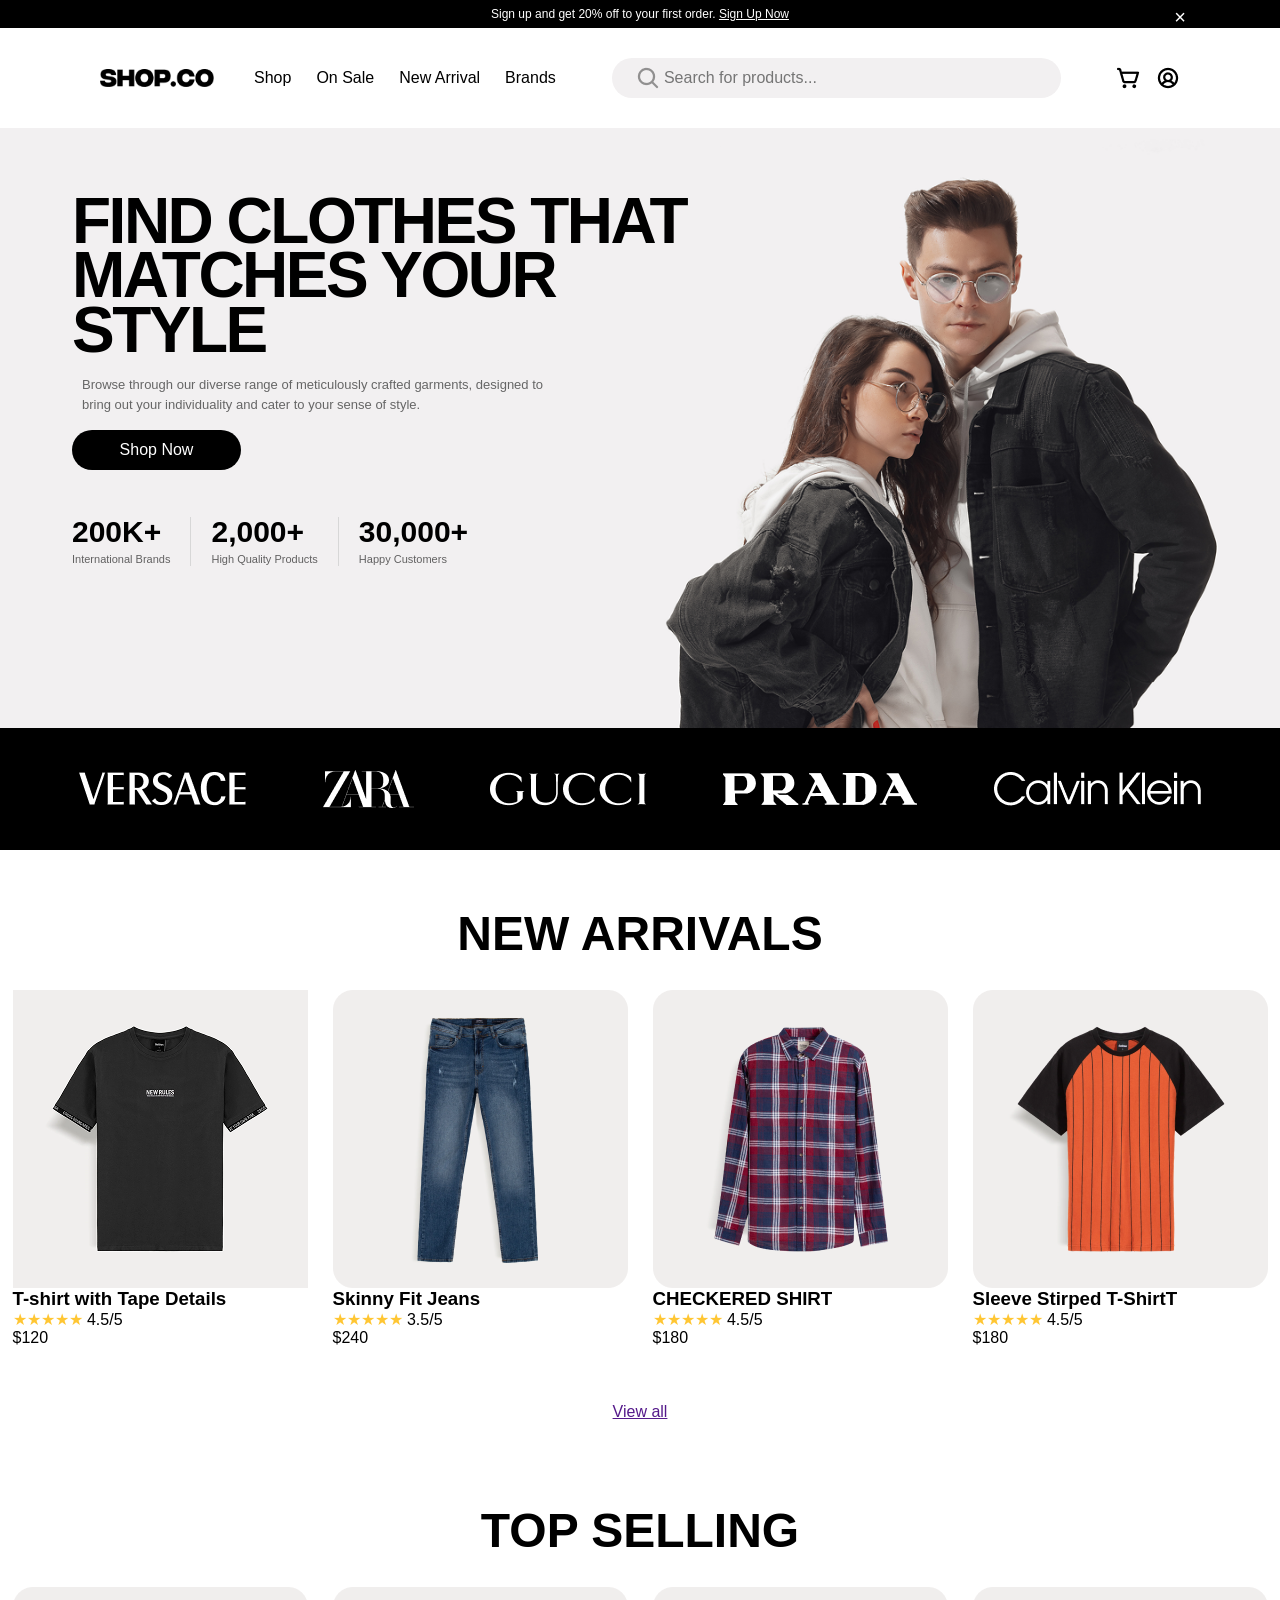
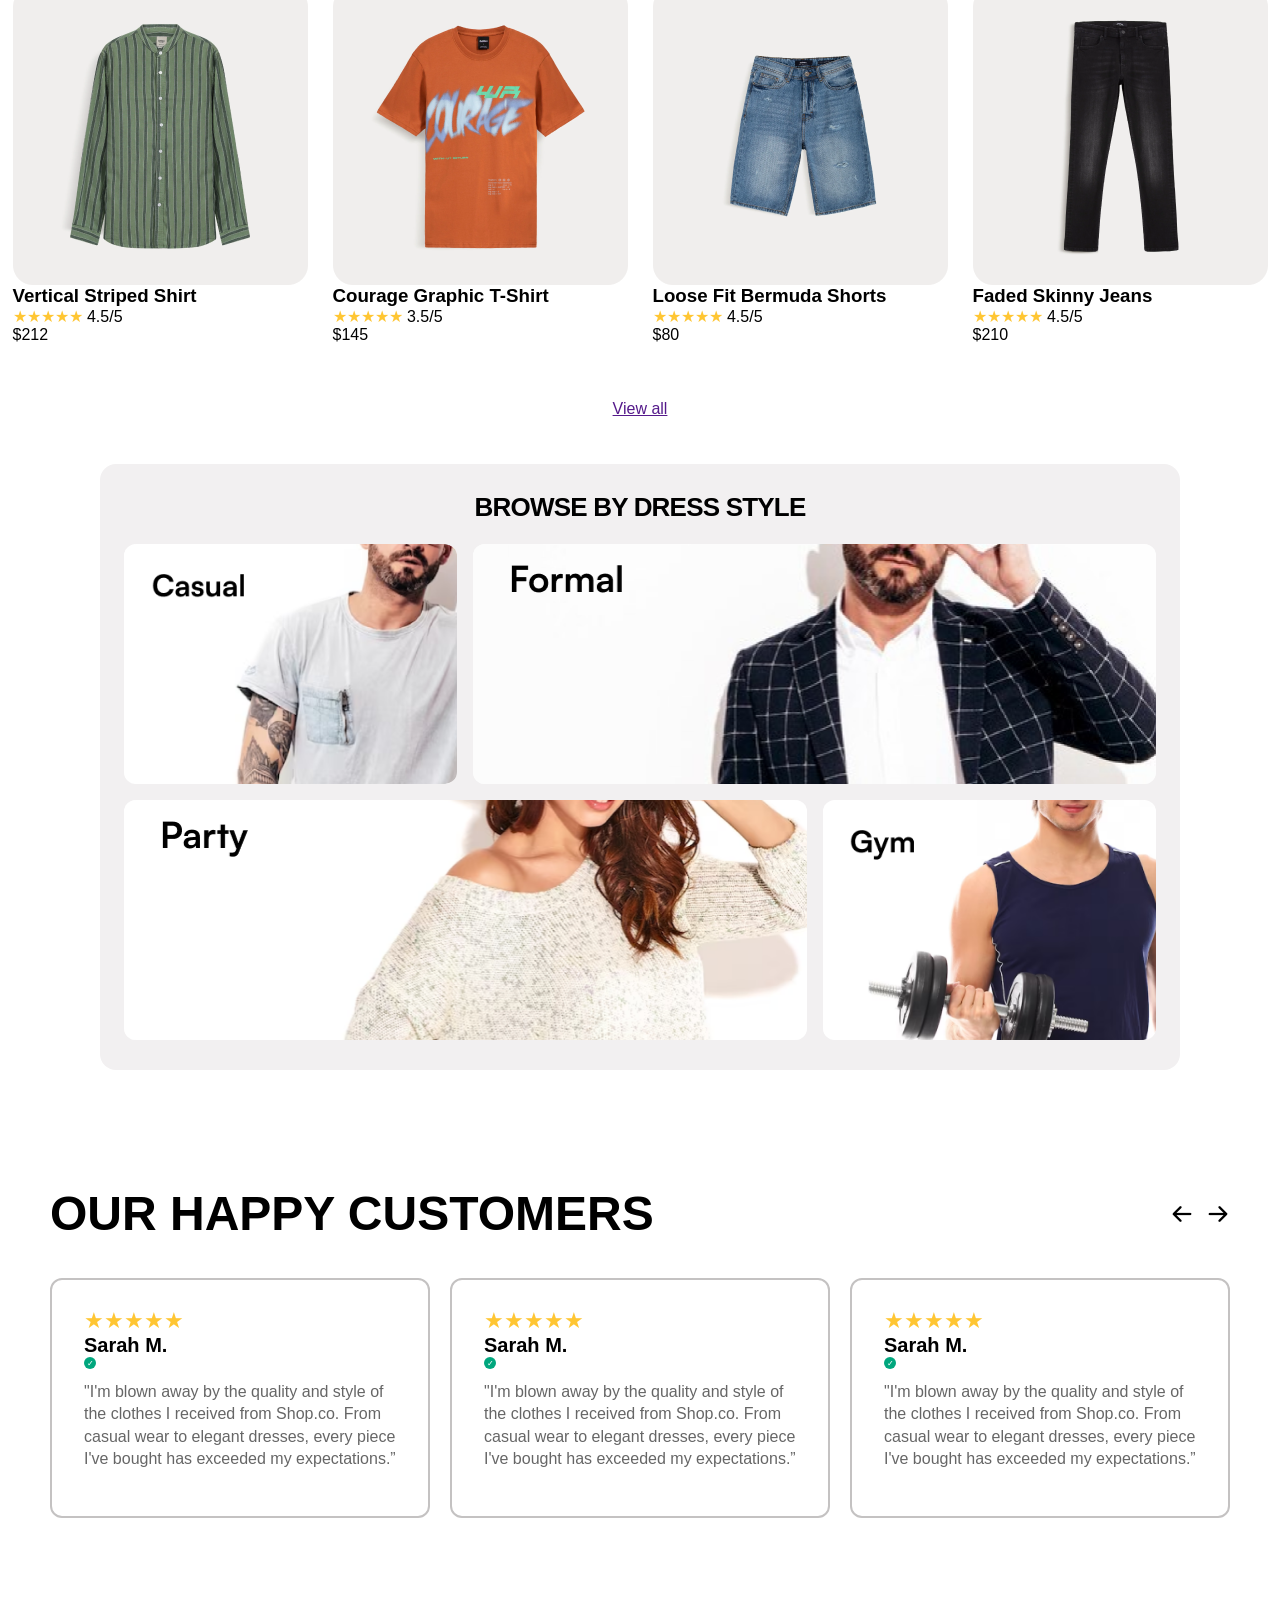
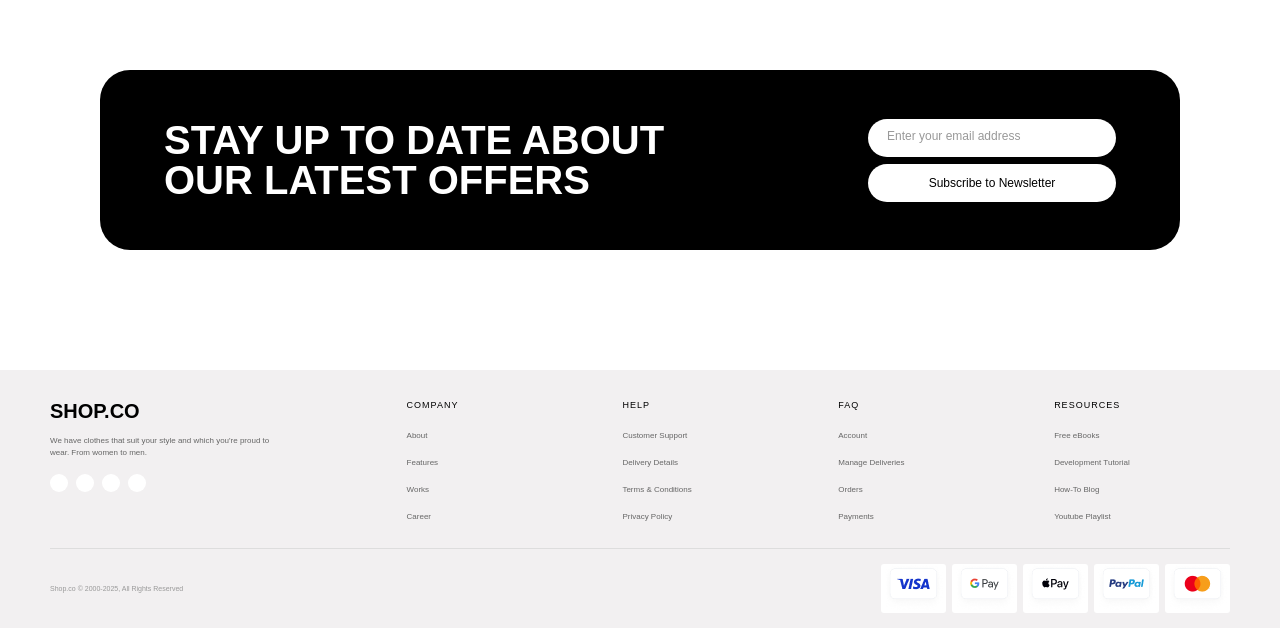
==== commit 3add71fe: "done" ====
--- a/index.html
+++ b/index.html
@@ -13,7 +13,7 @@
   <aside class="signup-banner">
     <p class="signup-banner__text">
       Sign up and get 20% off to your first order.
-      <a href="" class="signup-banner__link">Sign Up Now</a>
+      <a href="login.html" class="signup-banner__link">Sign Up Now</a>
     </p>
 
     <button type="button" class="signup-banner__close-btn">&times;</button>
@@ -26,10 +26,10 @@
 
       <ul class="site-header__menu">
         <li class="site-header__menu-item">
-          <a href="product.html" class="site-header__link">Shop</a>
+          <a href="" class="site-header__link">Shop</a>
         </li>
         <li class="site-header__menu-item">
-          <a href="cart.html" class="site-header__link">On Sale</a>
+          <a href="" class="site-header__link">On Sale</a>
         </li>
         <li class="site-header__menu-item">
           <a href="" class="site-header__link">New Arrival</a>
@@ -45,8 +45,8 @@
       </div>
 
       <div class="site-header__actions">
-        <a href="login.html"><img src="/assets/icons/cart.png" alt="Go to cart" /></a>
-        <a href="cart.html"><img src="/assets/icons/account.png" alt="Account Login" /></a>
+        <a href="cart.html"><img src="/assets/icons/cart.png" alt="Go to cart" /></a>
+        <a href="login.html"><img src="/assets/icons/account.png" alt="Account Login" /></a>
       </div>
     </nav>
   </header>
@@ -80,6 +80,8 @@
     </div>
 
     <div class="hero-image">
+      <!-- <img src="/assets/small star.png" alt="small star" class="hero-image__small-star">
+      <img src="/assets/bigstar.png" alt="small star" class="hero-image__big-star"> -->
       <img src="/assets/images/Rectangle 2.png" alt="Hero Image " class="hero__image" />
     </div>
   </section>
@@ -111,7 +113,7 @@
 
       <article class="product-card" id="1">
         <div class="product-card_image-wrapper">
-          <image src="/assets/images/products/product1.png" alt="productimage"></image>
+          <img src="/assets/images/products/product1.png" alt="productimage">
         </div>
 
         <h3 class="product-card__name">
@@ -161,8 +163,8 @@
 
 
       <article class="product-card" id="3">
-        <div clas="product-card_image">
-          <image src="/assets/images/products/product3.png" alt="productimage"></image>
+        <div class="product-card_image">
+          <img src="/assets/images/products/product3.png" alt="productimage" >
         </div>
 
         <div class="product-card__content">
@@ -179,7 +181,7 @@
 
       <article class="product-card" id="4">
         <div class="product-card_image-wrapper">
-          <image src="/assets/images/products/product4.png" alt="productimage"></image>
+          <img src="/assets/images/products/product4.png" alt="productimage">
         </div>
 
         <div class="product-card__content">
@@ -200,8 +202,6 @@
     </div>
   </section>
 
-  <!-- TOP SELLING -->
-
 
   <section class="product-section2">
     <h2 class="product-section2__title">TOP SELLING</h2>
@@ -233,9 +233,7 @@
           </span>
 
         </div>
-
-      </article>
-
+      </article>
 
 
       <article class="product-card" id="6">
@@ -293,48 +291,32 @@
           </div>
         </div>
 
+      </article>
         <a href="">View all</a>
-
-
     </div>
   </section>
 
-
-
   <section class="dress-style">
-
     <div class="dress-style__container">
-
       <h2 class="dress-style__title">
         BROWSE BY DRESS STYLE
       </h2>
       <div class="dress-style__grid">
 
         <article class="dress-style__card dress-style__card--casual">
-
           <img src="/assets/images/style/casual.png" alt="Casual dress style" class="dress-style__image">
-
-
         </article>
 
 
         <article class="dress-style__card dress-style__card--formal">
-
           <img src="/assets/images/style/formal.png" alt="Formal dress style" class="dress-style__image">
-
-
         </article>
 
-
         <article class="dress-style__card dress-style__card--party">
-
           <img src="/assets/images/style/party.png" alt="Party dress style" class="dress-style__image">
-
         </article>
 
-
         <article class="dress-style__card dress-style__card--gym">
-
           <img src="/assets/images/style/gym.png" alt="Gym dress style" class="dress-style__image">
         </article>
 
@@ -365,9 +347,6 @@
         </div>
 
       </div>
-
-
-
 
       <div class="testimonials_list">
         <article class="testimonial-card">
@@ -461,9 +440,7 @@
         OUR LATEST OFFERS
       </h2>
 
-
       <form class="newsletter__form">
-
         <label for="newsletter-email" class="newsletter__label">
           Enter your email address
         </label>
@@ -486,14 +463,8 @@
   <footer class="site-footer">
 
   <div class="site-footer__container">
-
-    <!-- Footer Main Content -->
-
     <div class="site-footer__main">
-
-      <!-- Brand -->
       <div class="site-footer__brand">
-
         <a href="index.html" class="site-footer__logo">
           SHOP.CO
         </a>
@@ -504,8 +475,6 @@
         </p>
 
 
-        <!-- Social Media -->
-
         <div class="site-footer__social">
 
           <a href="#" class="site-footer__social-link" aria-label="Twitter">
@@ -529,10 +498,8 @@
       </div>
 
 
-      <!-- Company -->
 
       <nav class="site-footer__column">
-
         <h2 class="site-footer__heading">
           COMPANY
         </h2>
@@ -562,13 +529,9 @@
               Career
             </a>
           </li>
-
         </ul>
-
       </nav>
 
-
-      <!-- Help -->
 
       <nav class="site-footer__column">
 
@@ -607,8 +570,6 @@
       </nav>
 
 
-      <!-- FAQ -->
-
       <nav class="site-footer__column">
 
         <h2 class="site-footer__heading">
@@ -646,8 +607,6 @@
       </nav>
 
 
-      <!-- Resources -->
-
       <nav class="site-footer__column">
 
         <h2 class="site-footer__heading">
@@ -687,31 +646,19 @@
     </div>
 
 
-    <!-- Footer Bottom -->
-
     <div class="site-footer__bottom">
 
       <p class="site-footer__copyright">
         Shop.co © 2000-2025, All Rights Reserved
       </p>
-
-
       <div class="site-footer__payments">
-
         <img src="/assets/images/payments/visa.png" alt="Visa" class="site-footer__payment">
-
         <img src="/assets/images/payments/mastercard.png" alt="Mastercard" class="site-footer__payment">
-
         <img src="/assets/images/payments/paypal.png" alt="PayPal" class="site-footer__payment">
-
         <img src="/assets/images/payments/applepay.png" alt="Apple Pay" class="site-footer__payment">
-
         <img src="/assets/images/payments/googlepay.png " class="site-footer__payment">
-
-      </div>
-
-    </div>
-
+      </div>
+    </div>
   </div>
 
 </footer>
--- a/main.css
+++ b/main.css
@@ -73,7 +73,6 @@
   width: 100%;
   height: 100px;
   background-color: #ffffff;
-  border-bottom: 2px solid #ff00a8;
 }
 .site-header__nav {
   display: flex;
@@ -115,14 +114,33 @@
 .site-header__search {
   position: relative;
   flex: 1;
-  max-width: 415px;
-  margin-left: auto;
+  width: 550px;
+  display: flex;
+  align-items: center;
+  justify-content: center;
+}
+.site-header__search-input {
+  background-color: #f2f0f1;
+  border-radius: 30px;
+  width: 80%;
+  height: 40px;
+  border: none;
+  padding-left: 52px;
+}
+.site-header__search-icon {
+  position: absolute;
+  left: 80px;
+}
+.site-header__actions {
+  display: flex;
+  gap: 15px;
 }
 
 .hero {
   position: relative;
   display: flex;
   width: 100%;
+  height: 600px;
   overflow: hidden;
   background-color: #f2f0f1;
 }
@@ -241,7 +259,7 @@
 .product-section__title {
   position: absolute;
   top: 60px;
-  font-weight: 700;
+  font-weight: 900;
   font-size: 48px;
   line-height: 100%;
   height: 50px;
@@ -271,7 +289,7 @@
 .product-section2__title {
   position: absolute;
   top: 160px;
-  font-weight: 700;
+  font-weight: 900;
   font-size: 48px;
   line-height: 100%;
   height: 50px;
@@ -293,6 +311,9 @@
 
 .product-card {
   cursor: pointer;
+}
+.product-card__stars {
+  color: #ffc633;
 }
 
 .dress-style {
@@ -814,4 +835,265 @@
   background-color: rgb(54, 53, 53);
   box-shadow: 0 4px 6px -1px rgba(37, 99, 235, 0.2);
   transform: translateY(1px);
+}
+
+.cart-page {
+  padding-left: 100px;
+}
+.cart-page__breadcrumbs {
+  display: flex;
+  gap: 10px;
+  font-size: 16px;
+  line-height: 100%;
+  font-weight: 400;
+  color: rgba(0, 0, 0, 0.6);
+}
+.cart-page__breadcrumb {
+  text-decoration: none;
+}
+
+.cart__title {
+  font-weight: 900;
+  font-size: 40px;
+  letter-spacing: 0%;
+  margin-top: 24px;
+}
+
+.cart__content {
+  margin-top: 24px;
+  width: 100%;
+  display: flex;
+  gap: 20px;
+}
+.cart__items {
+  width: 50%;
+  border: 1px solid #ddd;
+  border-radius: 12px;
+  padding: 15px;
+  width: 700px;
+  height: 330px;
+}
+
+.cart-item {
+  position: relative;
+  display: flex;
+  padding: 10px;
+  gap: 50px .cart-item __image;
+  gap-width: auto;
+  gap-height: auto;
+  gap-border-radius: 8px;
+}
+
+.cart-item__details {
+  margin-left: 200px;
+}
+
+.cart-item__name {
+  margin: 0 0 5px;
+  font-size: 15px;
+  font-weight: 600;
+}
+
+.cart-item__option {
+  margin: 2px 0;
+  font-size: 11px;
+  color: #777;
+}
+
+.cart-item__option span {
+  color: #333;
+}
+
+.cart-item__price {
+  margin: 8px 0 0;
+  font-size: 16px;
+  font-weight: 600;
+}
+
+/* Remove */
+.cart-item__remove {
+  position: absolute;
+  top: 12px;
+  right: 5px;
+  border: none;
+  background: transparent;
+  color: #ff3333;
+  font-size: 14px;
+  cursor: pointer;
+}
+
+/* Quantity */
+.cart-item__quantity {
+  position: absolute;
+  right: 5px;
+  bottom: 15px;
+  display: flex;
+  align-items: center;
+  gap: 15px;
+  padding: 7px 12px;
+  border-radius: 20px;
+  background-color: #f0f0f0;
+  margin-left: 50px;
+}
+
+.cart-item__quantity-button {
+  border: none;
+  background: transparent;
+  font-size: 16px;
+  cursor: pointer;
+}
+
+.cart-item__quantity-value {
+  font-size: 13px;
+}
+
+/* =========================
+   ORDER SUMMARY
+========================= */
+.order-summary {
+  height: -moz-fit-content;
+  height: fit-content;
+  padding: 20px;
+  border: 1px solid #ddd;
+  border-radius: 12px;
+}
+
+.order-summary__title {
+  margin: 0 0 20px;
+  font-size: 18px;
+}
+
+/* Summary Rows */
+.order-summary__row {
+  display: flex;
+  justify-content: space-between;
+  margin-bottom: 15px;
+  font-size: 14px;
+}
+
+.order-summary__label {
+  color: #777;
+}
+
+.order-summary__value {
+  font-weight: 500;
+}
+
+.order-summary__value--discount {
+  color: #ff3333;
+}
+
+/* Total */
+.order-summary__total {
+  display: flex;
+  justify-content: space-between;
+  margin-top: 20px;
+  padding-top: 15px;
+  border-top: 1px solid #ddd;
+}
+
+.order-summary__total-label {
+  font-size: 15px;
+}
+
+.order-summary__total-value {
+  font-size: 18px;
+  font-weight: 600;
+}
+
+/* =========================
+   COUPON
+========================= */
+.order-summary__coupon {
+  display: flex;
+  gap: 10px;
+  margin-top: 20px;
+}
+
+.order-summary__coupon-label {
+  display: none;
+}
+
+.order-summary__coupon-input {
+  flex: 1;
+  min-width: 0;
+  padding: 10px 15px;
+  border: none;
+  border-radius: 20px;
+  background-color: #f0f0f0;
+  outline: none;
+}
+
+.order-summary__coupon-button {
+  padding: 10px 20px;
+  border: none;
+  border-radius: 20px;
+  background-color: #000;
+  color: #fff;
+  cursor: pointer;
+}
+
+/* =========================
+   CHECKOUT
+========================= */
+.order-summary__checkout {
+  width: 100%;
+  margin-top: 15px;
+  padding: 13px;
+  border: none;
+  border-radius: 25px;
+  background-color: #000;
+  color: #fff;
+  cursor: pointer;
+}
+
+.order-summary__checkout span {
+  margin-left: 8px;
+}
+
+/* Empty Cart */
+.cart__empty {
+  padding: 40px;
+  text-align: center;
+  color: #777;
+}
+
+/* =========================
+   RESPONSIVE
+========================= */
+@media (max-width: 768px) {
+  .cart-page {
+    padding: 30px 5%;
+  }
+  .cart__title {
+    font-size: 30px;
+  }
+  .cart__content {
+    grid-template-columns: 1fr;
+  }
+}
+@media (max-width: 480px) {
+  .cart-item {
+    min-height: 120px;
+  }
+  .cart-item__image {
+    width: 70px;
+    height: 70px;
+  }
+  .cart-item__quantity {
+    right: 0;
+    bottom: 10px;
+  }
+  .cart-item__name {
+    font-size: 13px;
+  }
+  .cart-item__price {
+    font-size: 14px;
+  }
+  .order-summary__coupon {
+    flex-wrap: wrap;
+  }
+  .order-summary__coupon-input {
+    width: 100%;
+  }
 }/*# sourceMappingURL=main.css.map */
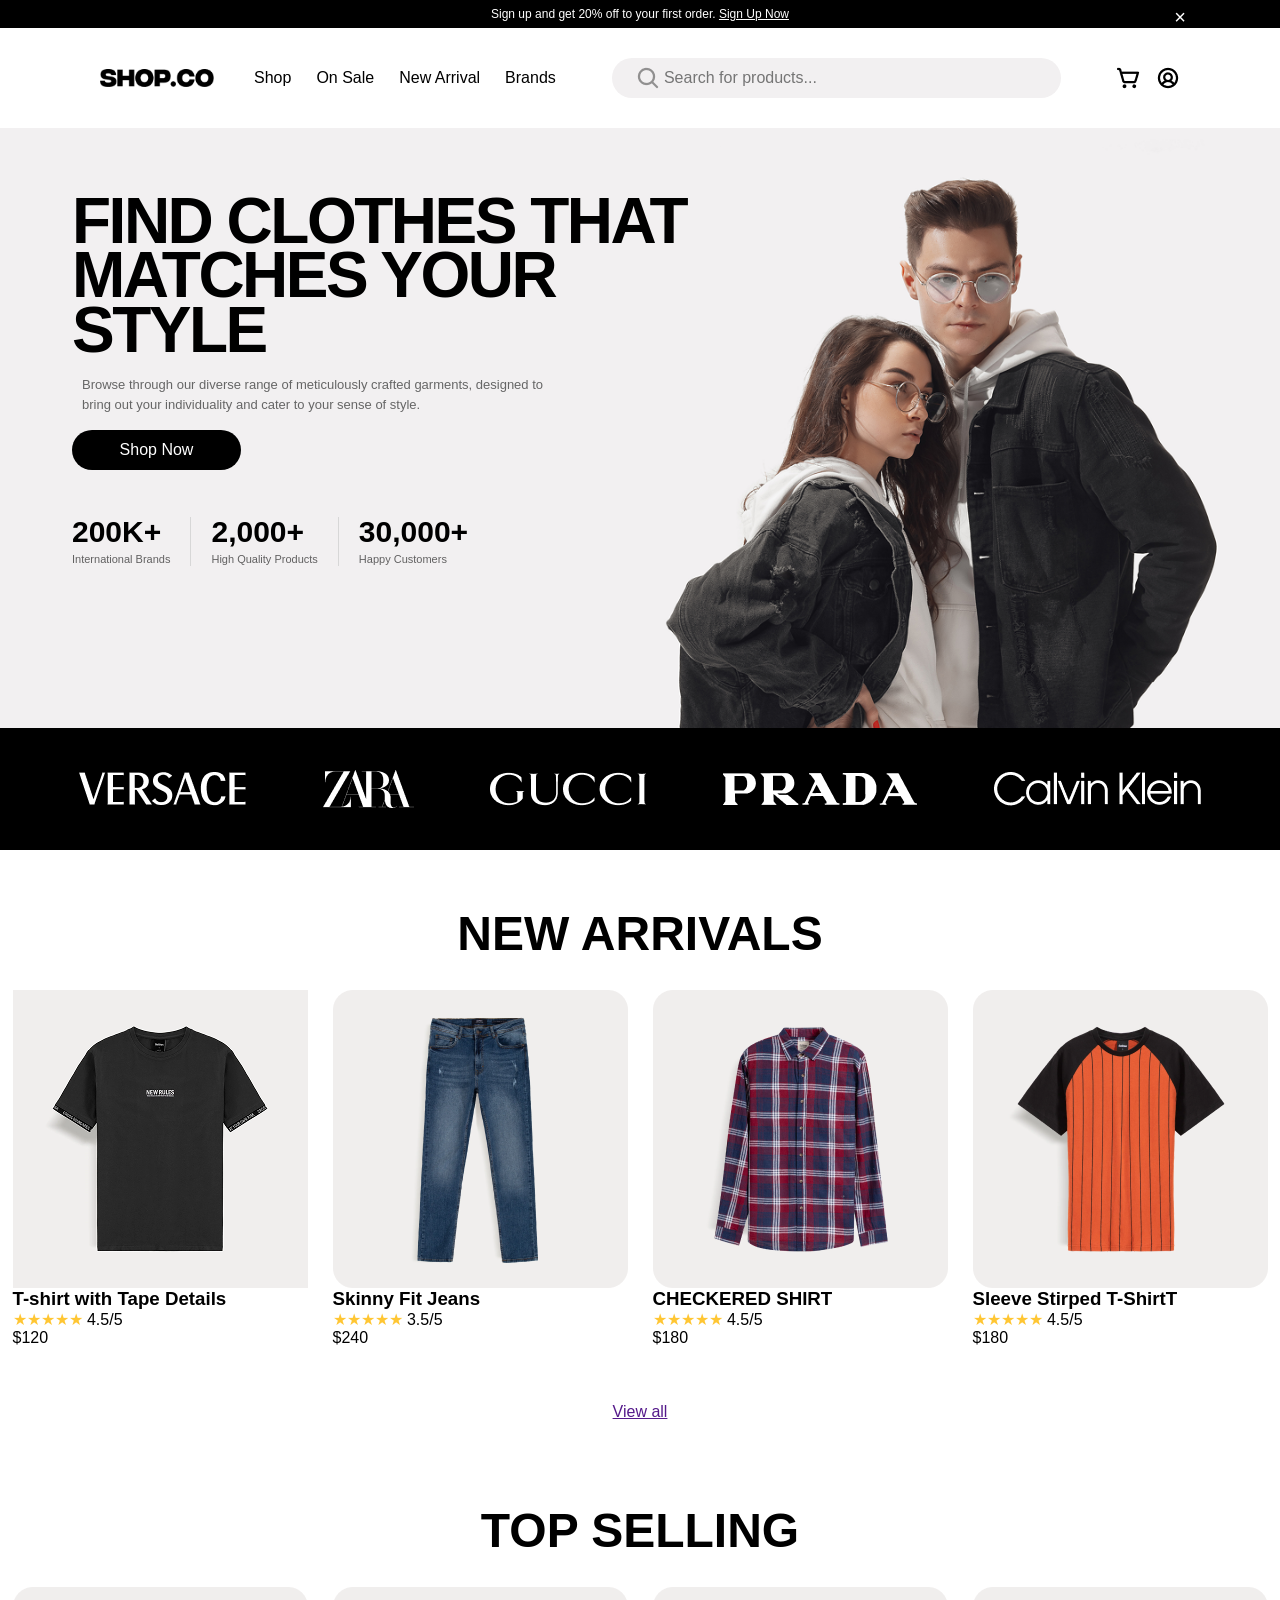
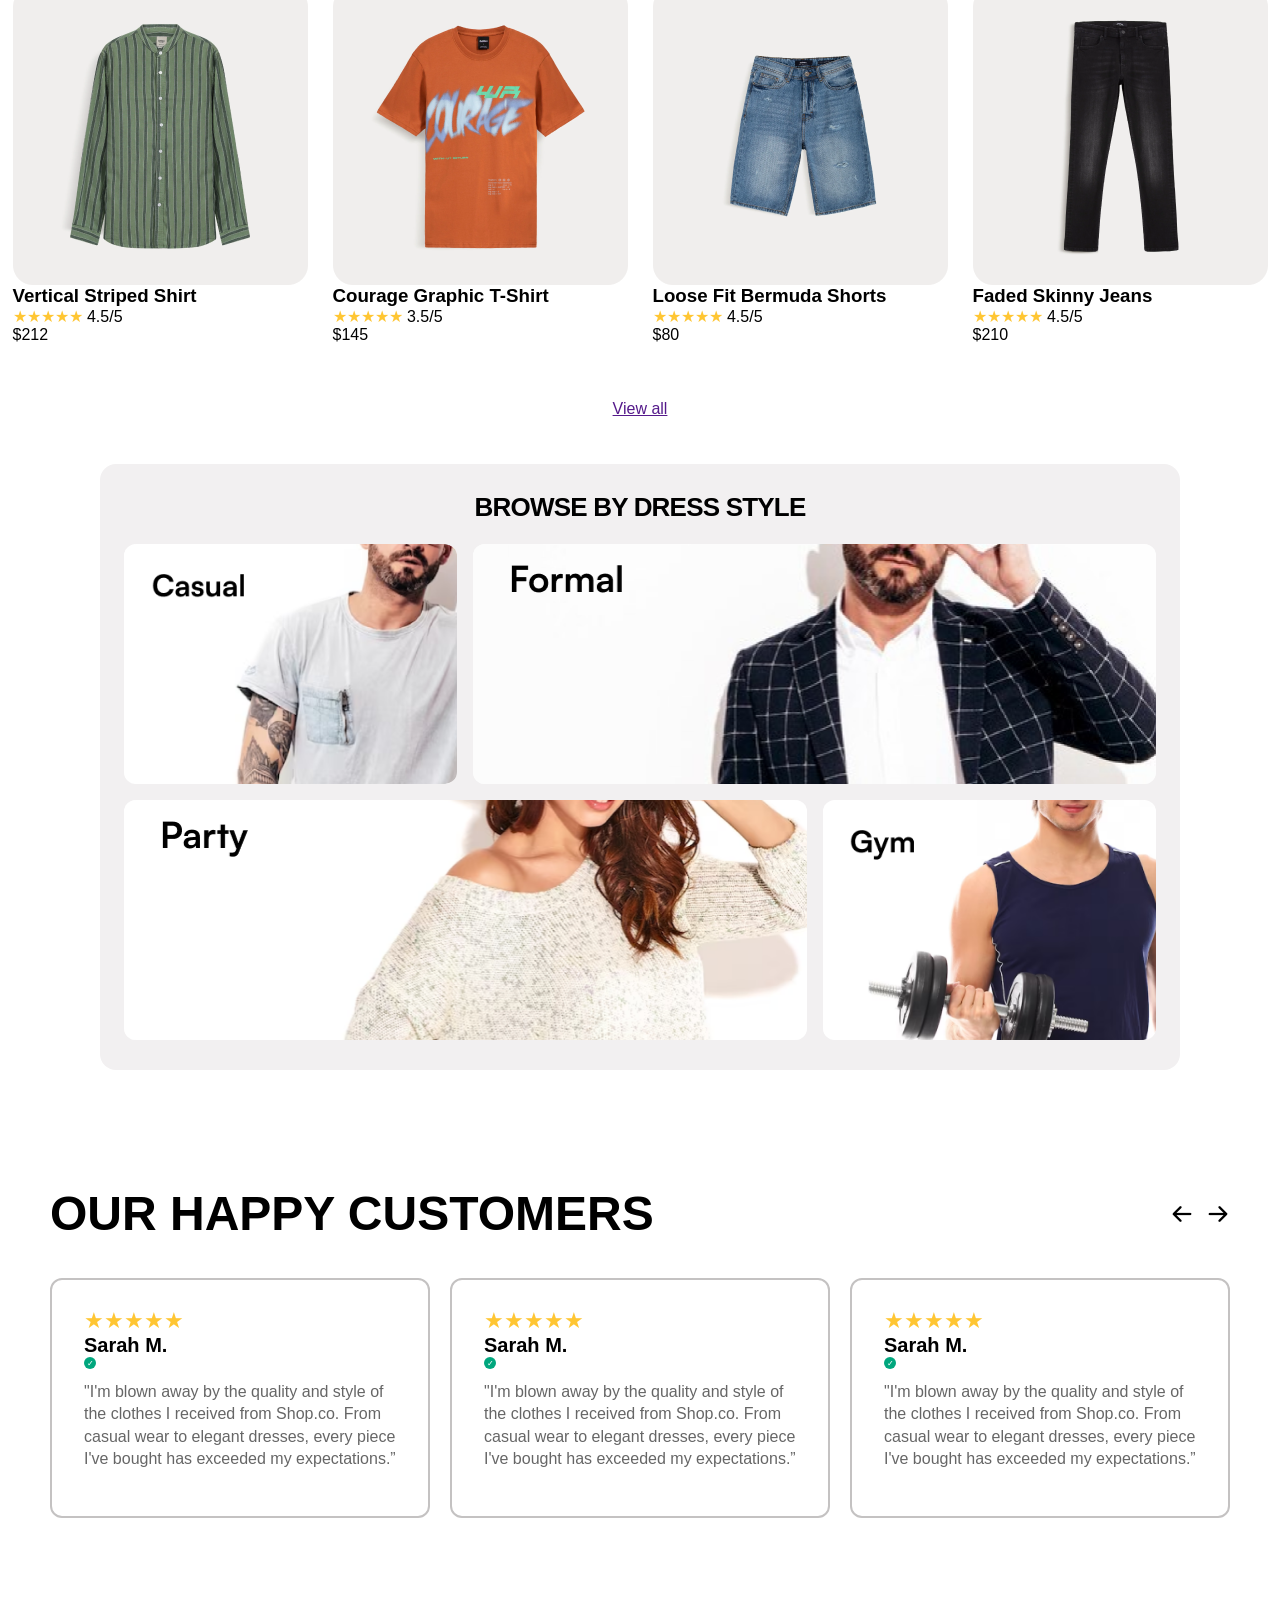
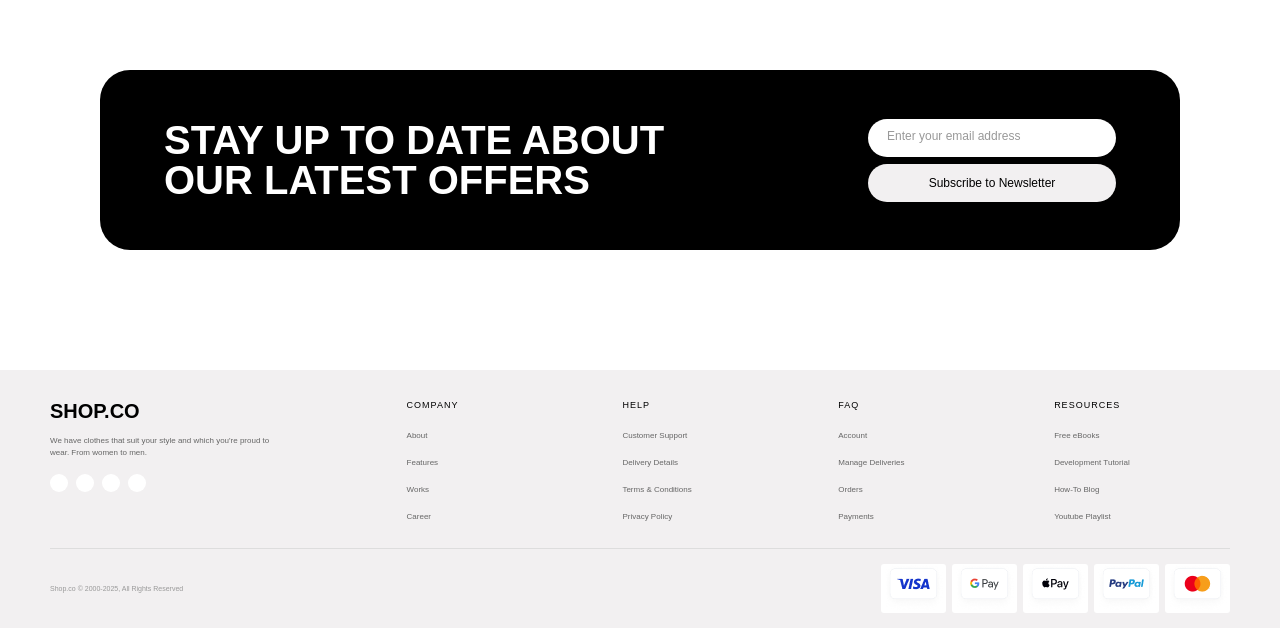
==== commit 9e9ac1a9: "updated" ====
--- a/index.html
+++ b/index.html
@@ -21,7 +21,7 @@
 
   <header class="site-header">
     <nav class="site-header__nav">
-      <a href="index.html" class="site-header__logo-link"><img src="/assets/images/SHOP.CO.png" alt="Shop.co Logo "
+      <a href="index.html" class="site-header__logo-link"><img src="assets/images/SHOP.CO.png" alt="Shop.co Logo "
           class="site-header__logo" /></a>
 
       <ul class="site-header__menu">
@@ -40,13 +40,13 @@
       </ul>
 
       <div class="site-header__search">
-        <img src="/assets/icons/search.png" alt="Search Icon" class="site-header__search-icon" />
+        <img src="assets/icons/search.png" alt="Search Icon" class="site-header__search-icon" />
         <input type="search" placeholder="Search for products..." class="site-header__search-input" />
       </div>
 
       <div class="site-header__actions">
-        <a href="cart.html"><img src="/assets/icons/cart.png" alt="Go to cart" /></a>
-        <a href="login.html"><img src="/assets/icons/account.png" alt="Account Login" /></a>
+        <a href="cart.html"><img src="assets/icons/cart.png" alt="Go to cart" /></a>
+        <a href="login.html"><img src="assets/icons/account.png" alt="Account Login" /></a>
       </div>
     </nav>
   </header>
@@ -82,26 +82,26 @@
     <div class="hero-image">
       <!-- <img src="/assets/small star.png" alt="small star" class="hero-image__small-star">
       <img src="/assets/bigstar.png" alt="small star" class="hero-image__big-star"> -->
-      <img src="/assets/images/Rectangle 2.png" alt="Hero Image " class="hero__image" />
+      <img src="assets/images/Rectangle 2.png" alt="Hero Image " class="hero__image" />
     </div>
   </section>
 
   <section class="brands-showing">
     <div class="brands-showing__list">
       <span class="brands-showing__item">
-        <img src="/assets/images/versace.png" alt="Brand 1" />
+        <img src="assets/images/versace.png" alt="Brand 1" />
       </span>
       <span class="brands-showing__item">
-        <img src="/assets/images/zara.png" alt="Brand 2" />
+        <img src="assets/images/zara.png" alt="Brand 2" />
       </span>
       <span class="brands-showing__item">
-        <img src="/assets/images/gucci.png" alt="Brand 3" />
+        <img src="assets/images/gucci.png" alt="Brand 3" />
       </span>
       <span class="brands-showing__item">
-        <img src="/assets/images/prada.png" alt="Brand 4" />
+        <img src="assets/images/prada.png" alt="Brand 4" />
       </span>
       <span class="brands-showing__item">
-        <img src="/assets/images/calvinklein.png" alt="Brand 5" />
+        <img src="assets/images/calvinklein.png" alt="Brand 5" />
       </span>
     </div>
   </section>
@@ -113,7 +113,7 @@
 
       <article class="product-card" id="1">
         <div class="product-card_image-wrapper">
-          <img src="/assets/images/products/product1.png" alt="productimage">
+          <img src="assets/images/products/product1.png" alt="productimage">
         </div>
 
         <h3 class="product-card__name">
@@ -143,7 +143,7 @@
 
       <article class="product-card" id="2">
         <div class="product-card__image-wrapper">
-          <img src="/assets/images/products/product2.png" alt="" class="product-card__image" />
+          <img src="assets/images/products/product2.png" alt="" class="product-card__image" />
         </div>
 
         <div class="product-card__content">
@@ -164,7 +164,7 @@
 
       <article class="product-card" id="3">
         <div class="product-card_image">
-          <img src="/assets/images/products/product3.png" alt="productimage" >
+          <img src="assets/images/products/product3.png" alt="productimage" >
         </div>
 
         <div class="product-card__content">
@@ -181,7 +181,7 @@
 
       <article class="product-card" id="4">
         <div class="product-card_image-wrapper">
-          <img src="/assets/images/products/product4.png" alt="productimage">
+          <img src="assets/images/products/product4.png" alt="productimage">
         </div>
 
         <div class="product-card__content">
@@ -209,7 +209,7 @@
 
       <article class="product-card" id="5">
         <div class="product-card__image-wrapper">
-          <img src="/assets/images/products/product5.png" alt="T-shirt with Tape Details" class="product-card__image" />
+          <img src="assets/images/products/product5.png" alt="T-shirt with Tape Details" class="product-card__image" />
         </div>
 
         <h3 class="product-card__name">
@@ -238,7 +238,7 @@
 
       <article class="product-card" id="6">
         <div class="product-card__image-wrapper">
-          <img src="/assets/images/products/product6.png" alt="T-shirt with Tape Details" class="product-card__image" />
+          <img src="assets/images/products/product6.png" alt="T-shirt with Tape Details" class="product-card__image" />
         </div>
 
         <div class="product-card__content">
@@ -260,7 +260,7 @@
 
       <article class="product-card" id="7">
         <div class="product-card_image-wrapper">
-          <img src="/assets/images/products/product7.png" alt="productimage"></img>
+          <img src="assets/images/products/product7.png" alt="productimage"></img>
         </div>
 
         <div class="product-card__content">
@@ -277,7 +277,7 @@
 
       <article class="product-card" id="8">
         <div class="product-card_image-wrapper">
-          <img src="/assets/images/products/product8.png" alt="productimage"></img>
+          <img src="assets/images/products/product8.png" alt="productimage"></img>
         </div>
 
         <div class="product-card__content">
@@ -304,20 +304,20 @@
       <div class="dress-style__grid">
 
         <article class="dress-style__card dress-style__card--casual">
-          <img src="/assets/images/style/casual.png" alt="Casual dress style" class="dress-style__image">
+          <img src="assets/images/style/casual.png" alt="Casual dress style" class="dress-style__image">
         </article>
 
 
         <article class="dress-style__card dress-style__card--formal">
-          <img src="/assets/images/style/formal.png" alt="Formal dress style" class="dress-style__image">
+          <img src="assets/images/style/formal.png" alt="Formal dress style" class="dress-style__image">
         </article>
 
         <article class="dress-style__card dress-style__card--party">
-          <img src="/assets/images/style/party.png" alt="Party dress style" class="dress-style__image">
+          <img src="assets/images/style/party.png" alt="Party dress style" class="dress-style__image">
         </article>
 
         <article class="dress-style__card dress-style__card--gym">
-          <img src="/assets/images/style/gym.png" alt="Gym dress style" class="dress-style__image">
+          <img src="assets/images/style/gym.png" alt="Gym dress style" class="dress-style__image">
         </article>
 
       </div>
@@ -338,10 +338,10 @@
         <div class="testimonials__controls">
 
           <button type="button" class="testimonials__control" aria-label="Previous reviews">
-            <img src="/assets/icons/right arrow.png" alt="" class="testimonials__control-icon"></button>
+            <img src="assets/icons/right arrow.png" alt="" class="testimonials__control-icon"></button>
 
           <button type="button" class="testimonials__control" aria-label="Next reviews">
-            <img src="/assets/icons/left arrow.png" alt="" class="testimonials__control-icon">
+            <img src="assets/icons/left arrow.png" alt="" class="testimonials__control-icon">
           </button>
 
         </div>
@@ -478,19 +478,19 @@
         <div class="site-footer__social">
 
           <a href="#" class="site-footer__social-link" aria-label="Twitter">
-            <img src="/assets/icons/twitter.png" alt="">
+            <img src="assets/icons/twitter.png" alt="">
           </a>
 
           <a href="#" class="site-footer__social-link" aria-label="Facebook">
-            <img src="/assets/icons/facebook.png" alt="">
+            <img src="assets/icons/facebook.png" alt="">
           </a>
 
           <a href="#" class="site-footer__social-link" aria-label="Instagram">
-            <img src="/assets/icons/instagram.png" alt="">
+            <img src="assets/icons/instagram.png" alt="">
           </a>
 
           <a href="#" class="site-footer__social-link" aria-label="GitHub">
-            <img src="/assets/icons/github.png" alt="">
+            <img src="assets/icons/github.png" alt="">
           </a>
 
         </div>
@@ -652,11 +652,11 @@
         Shop.co © 2000-2025, All Rights Reserved
       </p>
       <div class="site-footer__payments">
-        <img src="/assets/images/payments/visa.png" alt="Visa" class="site-footer__payment">
-        <img src="/assets/images/payments/mastercard.png" alt="Mastercard" class="site-footer__payment">
-        <img src="/assets/images/payments/paypal.png" alt="PayPal" class="site-footer__payment">
-        <img src="/assets/images/payments/applepay.png" alt="Apple Pay" class="site-footer__payment">
-        <img src="/assets/images/payments/googlepay.png " class="site-footer__payment">
+        <img src="assets/images/payments/visa.png" alt="Visa" class="site-footer__payment">
+        <img src="assets/images/payments/mastercard.png" alt="Mastercard" class="site-footer__payment">
+        <img src="assets/images/payments/paypal.png" alt="PayPal" class="site-footer__payment">
+        <img src="assets/images/payments/applepay.png" alt="Apple Pay" class="site-footer__payment">
+        <img src="assets/images/payments/googlepay.png " class="site-footer__payment">
       </div>
     </div>
   </div>
--- a/main.css
+++ b/main.css
@@ -59,7 +59,7 @@
   top: 20%;
   right: 90px;
   bottom: 30px;
-  color: white;
+  color: #ffffff;
   width: 20px;
   height: 20px;
   cursor: pointer;
@@ -77,6 +77,7 @@
 .site-header__nav {
   display: flex;
   align-items: center;
+  justify-content: center;
   justify-content: space-between;
   height: 100%;
   margin: 0 100px 0 100px;
@@ -246,6 +247,7 @@
   width: 100%;
   display: flex;
   align-items: center;
+  justify-content: center;
   justify-content: space-evenly;
 }
 
@@ -267,6 +269,7 @@
 .product-section__container {
   display: flex;
   align-items: center;
+  justify-content: center;
   justify-content: space-evenly;
   margin-top: 140px;
   gap: 25px;
@@ -297,6 +300,7 @@
 .product-section2__container {
   display: flex;
   align-items: center;
+  justify-content: center;
   justify-content: space-evenly;
   margin-top: 240px;
   gap: 25px;
@@ -341,19 +345,17 @@
 }
 .dress-style__grid {
   display: grid;
-  /* FIXED: Changed from 108px to 190px or 240px so models/dresses are actually visible */
   grid-template-columns: repeat(3, 1fr);
   grid-template-rows: repeat(2, 240px);
-  gap: 16px; /* Slightly wider gap looks cleaner for cards */
+  gap: 16px;
 }
 .dress-style__card {
   position: relative;
-  width: 100%; /* FIXED: Forces card to fill its grid slot width */
-  height: 100%; /* FIXED: Forces card to fill its grid slot height */
+  width: 100%;
+  height: 100%;
   overflow: hidden;
-  border-radius: 12px; /* Standard card curve */
+  border-radius: 12px;
   background-color: #ffffff;
-  /* Modifiers integrated inside the nesting */
 }
 .dress-style__card--casual {
   grid-column: 1;
@@ -363,7 +365,6 @@
   -o-object-position: center 20%;
      object-position: center 20%;
 }
-.dress-style__card--casual { /* Higher crop for portrait look */ }
 .dress-style__card--formal {
   grid-column: 2/4;
   grid-row: 1;
@@ -372,7 +373,6 @@
   -o-object-position: center 30%;
      object-position: center 30%;
 }
-.dress-style__card--formal { /* Wide landscape card crop */ }
 .dress-style__card--party {
   grid-column: 1/3;
   grid-row: 2;
@@ -381,7 +381,6 @@
   -o-object-position: center 30%;
      object-position: center 30%;
 }
-.dress-style__card--party { /* Wide landscape card crop */ }
 .dress-style__card--gym {
   grid-column: 3;
   grid-row: 2;
@@ -390,7 +389,6 @@
   -o-object-position: center 15%;
      object-position: center 15%;
 }
-.dress-style__card--gym { /* Higher crop for vertical fitness photos */ }
 .dress-style__image {
   position: absolute;
   top: 0;
@@ -399,17 +397,17 @@
   height: 100%;
   display: block;
   -o-object-fit: cover;
-     object-fit: cover; /* Keeps aspect ratio clean */
+     object-fit: cover;
   z-index: 1;
 }
 .dress-style__name {
   position: absolute;
-  top: 20px; /* Clean padding from top */
-  left: 24px; /* Clean padding from left */
+  top: 20px;
+  left: 24px;
   z-index: 2;
   margin: 0;
   color: #000000;
-  font-size: 18px; /* Slightly larger for design hierarchy */
+  font-size: 18px;
   font-weight: 700;
   line-height: 1;
   pointer-events: none;
@@ -426,6 +424,7 @@
 .testimonials__header {
   display: flex;
   align-items: center;
+  justify-content: center;
   justify-content: space-between;
 }
 .testimonials__title {
@@ -451,6 +450,7 @@
 .testimonials_list {
   display: flex;
   align-items: center;
+  justify-content: center;
   justify-content: space-between;
   gap: 20px;
   margin-top: 40px;
@@ -506,6 +506,7 @@
   padding: 43px 0 43px 64px;
   display: flex;
   align-items: center;
+  justify-content: center;
   justify-content: space-between;
   gap: 200px;
 }
@@ -523,14 +524,12 @@
   flex-direction: column;
   gap: 7px;
 }
-
 .newsletter__label {
   position: absolute;
   width: 1px;
   height: 1px;
   overflow: hidden;
 }
-
 .newsletter__input {
   width: 100%;
   height: 38px;
@@ -541,33 +540,29 @@
   font-size: 8px;
   outline: none;
 }
-
 .newsletter__input::-moz-placeholder {
   color: #999999;
   font-size: 12px;
   padding-left: 5px;
 }
-
 .newsletter__input::placeholder {
   color: #999999;
   font-size: 12px;
   padding-left: 5px;
 }
-
 .newsletter__button {
   width: 100%;
   height: 38px;
   border: none;
   border-radius: 20px;
-  background-color: #ffffff;
+  background-color: #f2f0f1;
   color: #000000;
   font-size: 12px;
   font-weight: 500;
   cursor: pointer;
 }
-
 .newsletter__button:hover {
-  background-color: #eeeeee;
+  background-color: #ffffff;
 }
 
 .site-footer {
@@ -577,26 +572,17 @@
   background-color: #f2f0f1;
   color: #000000;
 }
-
 .site-footer__container {
   width: calc(100% - 72px);
   max-width: 1180px;
   margin: 0 auto;
 }
-
-/* --------------------------------
-   Main Footer
--------------------------------- */
 .site-footer__main {
   display: grid;
   grid-template-columns: 1.8fr repeat(4, 1fr);
   gap: 40px;
   padding-bottom: 25px;
 }
-
-/* --------------------------------
-   Brand
--------------------------------- */
 .site-footer__logo {
   display: inline-block;
   margin-bottom: 12px;
@@ -605,7 +591,6 @@
   font-weight: 900;
   text-decoration: none;
 }
-
 .site-footer__description {
   max-width: 220px;
   margin: 0;
@@ -613,16 +598,11 @@
   font-size: 8px;
   line-height: 1.5;
 }
-
-/* --------------------------------
-   Social Icons
--------------------------------- */
 .site-footer__social {
   display: flex;
   gap: 8px;
   margin-top: 15px;
 }
-
 .site-footer__social-link {
   display: flex;
   align-items: center;
@@ -632,28 +612,21 @@
   border-radius: 50%;
   background-color: #ffffff;
 }
-
 .site-footer__social-link img {
   width: 10px;
   height: 10px;
   -o-object-fit: contain;
      object-fit: contain;
 }
-
-/* --------------------------------
-   Footer Columns
--------------------------------- */
 .site-footer__column {
   min-width: 0;
 }
-
 .site-footer__heading {
   margin: 0 0 14px;
   font-size: 9px;
   font-weight: 500;
   letter-spacing: 1px;
 }
-
 .site-footer__links {
   display: flex;
   flex-direction: column;
@@ -662,40 +635,32 @@
   padding: 0;
   list-style: none;
 }
-
 .site-footer__link {
   color: #666666;
   font-size: 8px;
   text-decoration: none;
 }
-
 .site-footer__link:hover {
   color: #000000;
 }
-
-/* --------------------------------
-   Bottom Footer
--------------------------------- */
 .site-footer__bottom {
   display: flex;
   align-items: center;
+  justify-content: center;
   justify-content: space-between;
   padding-top: 15px;
   border-top: 1px solid #dddddd;
 }
-
 .site-footer__copyright {
   margin: 0;
   color: #999999;
   font-size: 7px;
 }
-
 .site-footer__payments {
   display: flex;
   align-items: center;
   gap: 6px;
 }
-
 .site-footer__payment {
   -o-object-fit: contain;
      object-fit: contain;
@@ -703,6 +668,161 @@
   border-radius: 3px;
 }
 
+@media (max-width: 480px) {
+  .signup-banner__text {
+    font-size: 10px;
+  }
+  .site-header__nav {
+    padding: 15px 16px;
+  }
+  .site-header__logo {
+    width: 90px;
+  }
+  .site-header__actions {
+    gap: 10px;
+  }
+  .site-header__actions img {
+    width: 20px;
+    height: 20px;
+  }
+  .hero {
+    height: 650px;
+  }
+  .hero__content {
+    padding: 35px 20px;
+  }
+  .hero__title {
+    width: 100%;
+    font-size: 40px;
+    line-height: 0.95;
+    letter-spacing: -1.5px;
+  }
+  .hero__subtitle {
+    max-width: 100%;
+    padding-left: 0;
+    margin-top: 15px;
+  }
+  .hero__cta-btn {
+    width: 100%;
+    max-width: 280px;
+  }
+  .hero__statistics {
+    flex-wrap: wrap;
+    height: auto;
+    gap: 18px 0;
+  }
+  .hero__stats {
+    width: 50%;
+    padding: 0 12px;
+  }
+  .hero__stats:nth-child(2) {
+    border-right: none;
+  }
+  .hero__stats h3 {
+    font-size: 21px;
+  }
+  .hero-image img {
+    opacity: 0.45;
+  }
+  .brands-showing__list {
+    justify-content: center;
+  }
+  .brands-showing__item {
+    max-width: 95px;
+  }
+  .product-section,
+  .product-section2 {
+    padding: 0 16px;
+  }
+  .product-section__title,
+  .product-section2__title {
+    font-size: 30px;
+    margin-top: 40px;
+  }
+  .product-section__container,
+  .product-section2__container {
+    grid-template-columns: 1fr 1fr;
+    gap: 25px 12px;
+  }
+  .product-card__name,
+  .product-card h3 {
+    font-size: 14px;
+  }
+  .product-card__rating {
+    font-size: 12px;
+  }
+  .product-card__stars {
+    font-size: 14px;
+  }
+  .dress-style__container {
+    width: calc(100% - 32px);
+    margin: 30px auto;
+    padding: 22px 14px;
+  }
+  .dress-style__title {
+    font-size: 22px;
+  }
+  .dress-style__grid {
+    grid-template-columns: 1fr;
+    grid-template-rows: repeat(4, 170px);
+  }
+  .dress-style__card--casual,
+  .dress-style__card--formal,
+  .dress-style__card--party,
+  .dress-style__card--gym {
+    grid-column: 1;
+    grid-row: auto;
+  }
+  .dress-style__name {
+    top: 15px;
+    left: 18px;
+    font-size: 16px;
+  }
+  .testimonials__container {
+    width: calc(100% - 32px);
+  }
+  .testimonials__title {
+    font-size: 28px;
+  }
+  .testimonials__controls {
+    gap: 6px;
+  }
+  .testimonial-card {
+    width: 280px;
+    min-width: 280px;
+    height: auto;
+    min-height: 220px;
+    padding: 22px;
+  }
+  .newsletter__container {
+    margin: 0 16px;
+    padding: 25px 20px;
+  }
+  .newsletter__title {
+    font-size: 26px;
+  }
+  .site-footer {
+    padding-top: 25px;
+  }
+  .site-footer__container {
+    width: calc(100% - 32px);
+  }
+  .site-footer__main {
+    grid-template-columns: 1fr 1fr;
+    gap: 25px 15px;
+  }
+  .site-footer__description {
+    max-width: 280px;
+  }
+  .site-footer__bottom {
+    flex-direction: column;
+    align-items: flex-start;
+    gap: 15px;
+  }
+  .site-footer__payments {
+    flex-wrap: wrap;
+  }
+}
 .product-page {
   padding-left: 100px;
 }
@@ -794,6 +914,84 @@
   font-weight: 500;
 }
 
+@media (max-width: 1200px) {
+  .product-page {
+    padding: 0 40px;
+  }
+  .product-details {
+    grid-template-columns: minmax(0, 1fr) minmax(0, 1fr);
+    gap: 30px;
+  }
+  .product-details__image-container {
+    width: 100%;
+    height: auto;
+  }
+  .product-details__image {
+    width: 100%;
+    height: auto;
+  }
+  .product-details__add-button {
+    width: auto;
+    flex: 1;
+  }
+}
+@media (max-width: 768px) {
+  .product-page {
+    padding: 0 24px;
+  }
+  .product-page__breadcrumbs {
+    flex-wrap: wrap;
+    font-size: 13px;
+    gap: 7px;
+  }
+  .product-details {
+    grid-template-columns: 1fr;
+    gap: 25px;
+    margin-top: 25px;
+  }
+  .product-details__image-container {
+    max-width: 500px;
+    margin: 0 auto;
+  }
+  .product-details__title {
+    font-size: 32px;
+  }
+  .product-details__description,
+  .product-details__option {
+    font-size: 14px;
+  }
+  .product-details__purchase {
+    width: 100%;
+  }
+  .product-details__quantity {
+    width: 130px;
+    flex-shrink: 0;
+  }
+}
+@media (max-width: 480px) {
+  .product-page {
+    padding: 0 16px;
+  }
+  .product-details__title {
+    font-size: 27px;
+  }
+  .product-details__stars {
+    font-size: 20px;
+  }
+  .product-details__pricing {
+    font-size: 27px;
+  }
+  .product-details__purchase {
+    gap: 10px;
+  }
+  .product-details__quantity {
+    width: 115px;
+    padding: 8px 12px;
+  }
+  .product-details__add-button {
+    padding: 12px 10px;
+  }
+}
 .login-page {
   width: 100%;
   height: auto;
@@ -844,7 +1042,7 @@
   display: flex;
   gap: 10px;
   font-size: 16px;
-  line-height: 100%;
+  line-height: 1;
   font-weight: 400;
   color: rgba(0, 0, 0, 0.6);
 }
@@ -855,62 +1053,67 @@
 .cart__title {
   font-weight: 900;
   font-size: 40px;
-  letter-spacing: 0%;
   margin-top: 24px;
 }
-
 .cart__content {
+  display: flex;
+  gap: 20px;
   margin-top: 24px;
   width: 100%;
-  display: flex;
-  gap: 20px;
 }
 .cart__items {
-  width: 50%;
+  flex: 1;
+  min-width: 0;
   border: 1px solid #ddd;
   border-radius: 12px;
   padding: 15px;
-  width: 700px;
-  height: 330px;
+}
+.cart__empty {
+  padding: 40px;
+  text-align: center;
+  color: #777;
 }
 
 .cart-item {
   position: relative;
   display: flex;
-  padding: 10px;
-  gap: 50px .cart-item __image;
-  gap-width: auto;
-  gap-height: auto;
-  gap-border-radius: 8px;
-}
-
+  gap: 20px;
+  padding: 15px;
+}
+.cart-item__image {
+  width: 100px;
+  height: 100px;
+  flex-shrink: 0;
+  border-radius: 8px;
+  overflow: hidden;
+}
+.cart-item__image img {
+  width: 100%;
+  height: 100%;
+  -o-object-fit: cover;
+     object-fit: cover;
+}
 .cart-item__details {
-  margin-left: 200px;
-}
-
+  flex: 1;
+}
 .cart-item__name {
   margin: 0 0 5px;
   font-size: 15px;
   font-weight: 600;
 }
-
 .cart-item__option {
   margin: 2px 0;
   font-size: 11px;
   color: #777;
 }
-
 .cart-item__option span {
   color: #333;
 }
-
 .cart-item__price {
   margin: 8px 0 0;
   font-size: 16px;
   font-weight: 600;
 }
-
-/* Remove */
 .cart-item__remove {
   position: absolute;
   top: 12px;
@@ -921,8 +1124,6 @@
   font-size: 14px;
   cursor: pointer;
 }
-
-/* Quantity */
 .cart-item__quantity {
   position: absolute;
   right: 5px;
@@ -933,57 +1134,44 @@
   padding: 7px 12px;
   border-radius: 20px;
   background-color: #f0f0f0;
-  margin-left: 50px;
-}
-
+}
 .cart-item__quantity-button {
   border: none;
   background: transparent;
   font-size: 16px;
   cursor: pointer;
 }
-
 .cart-item__quantity-value {
   font-size: 13px;
 }
 
-/* =========================
-   ORDER SUMMARY
-========================= */
 .order-summary {
+  width: 380px;
   height: -moz-fit-content;
   height: fit-content;
   padding: 20px;
   border: 1px solid #ddd;
   border-radius: 12px;
 }
-
 .order-summary__title {
   margin: 0 0 20px;
   font-size: 18px;
 }
-
-/* Summary Rows */
 .order-summary__row {
   display: flex;
   justify-content: space-between;
   margin-bottom: 15px;
   font-size: 14px;
 }
-
 .order-summary__label {
   color: #777;
 }
-
 .order-summary__value {
   font-weight: 500;
 }
-
 .order-summary__value--discount {
   color: #ff3333;
 }
-
-/* Total */
 .order-summary__total {
   display: flex;
   justify-content: space-between;
@@ -991,29 +1179,21 @@
   padding-top: 15px;
   border-top: 1px solid #ddd;
 }
-
 .order-summary__total-label {
   font-size: 15px;
 }
-
 .order-summary__total-value {
   font-size: 18px;
   font-weight: 600;
 }
-
-/* =========================
-   COUPON
-========================= */
 .order-summary__coupon {
   display: flex;
   gap: 10px;
   margin-top: 20px;
 }
-
 .order-summary__coupon-label {
   display: none;
 }
-
 .order-summary__coupon-input {
   flex: 1;
   min-width: 0;
@@ -1023,7 +1203,6 @@
   background-color: #f0f0f0;
   outline: none;
 }
-
 .order-summary__coupon-button {
   padding: 10px 20px;
   border: none;
@@ -1032,10 +1211,6 @@
   color: #fff;
   cursor: pointer;
 }
-
-/* =========================
-   CHECKOUT
-========================= */
 .order-summary__checkout {
   width: 100%;
   margin-top: 15px;
@@ -1047,20 +1222,6 @@
   cursor: pointer;
 }
 
-.order-summary__checkout span {
-  margin-left: 8px;
-}
-
-/* Empty Cart */
-.cart__empty {
-  padding: 40px;
-  text-align: center;
-  color: #777;
-}
-
-/* =========================
-   RESPONSIVE
-========================= */
 @media (max-width: 768px) {
   .cart-page {
     padding: 30px 5%;
@@ -1069,7 +1230,10 @@
     font-size: 30px;
   }
   .cart__content {
-    grid-template-columns: 1fr;
+    flex-direction: column;
+  }
+  .order-summary {
+    width: 100%;
   }
 }
 @media (max-width: 480px) {
@@ -1080,20 +1244,101 @@
     width: 70px;
     height: 70px;
   }
+  .cart-item__name {
+    font-size: 13px;
+  }
+  .cart-item__price {
+    font-size: 14px;
+  }
   .cart-item__quantity {
     right: 0;
     bottom: 10px;
   }
+  .order-summary__coupon {
+    flex-wrap: wrap;
+  }
+  .order-summary__coupon-input {
+    width: 100%;
+  }
+}
+@media (max-width: 1200px) {
+  .cart-page {
+    padding: 0 40px;
+  }
+  .cart__content {
+    align-items: flex-start;
+  }
+  .order-summary {
+    width: 340px;
+    flex-shrink: 0;
+  }
+}
+@media (max-width: 768px) {
+  .cart-page {
+    padding: 30px 24px;
+  }
+  .cart-page__breadcrumbs {
+    flex-wrap: wrap;
+    font-size: 13px;
+  }
+  .cart__title {
+    font-size: 30px;
+  }
+  .cart__content {
+    flex-direction: column;
+    gap: 25px;
+  }
+  .cart-items {
+    width: 100%;
+  }
+  .order-summary {
+    width: 100%;
+  }
+}
+@media (max-width: 480px) {
+  .cart-page {
+    padding: 20px 16px 40px;
+  }
+  .cart__title {
+    font-size: 26px;
+    margin-top: 20px;
+  }
+  .cart-item {
+    gap: 12px;
+    padding: 12px;
+    min-height: 125px;
+  }
+  .cart-item__image {
+    width: 70px;
+    height: 70px;
+  }
   .cart-item__name {
+    padding-right: 25px;
     font-size: 13px;
+  }
+  .cart-item__option {
+    font-size: 10px;
   }
   .cart-item__price {
     font-size: 14px;
   }
+  .cart-item__quantity {
+    right: 5px;
+    bottom: 8px;
+    gap: 10px;
+    padding: 6px 10px;
+  }
+  .order-summary {
+    padding: 16px;
+  }
   .order-summary__coupon {
     flex-wrap: wrap;
   }
   .order-summary__coupon-input {
     width: 100%;
+    flex-basis: 100%;
+  }
+  .order-summary__coupon-button {
+    width: 100%;
   }
 }/*# sourceMappingURL=main.css.map */
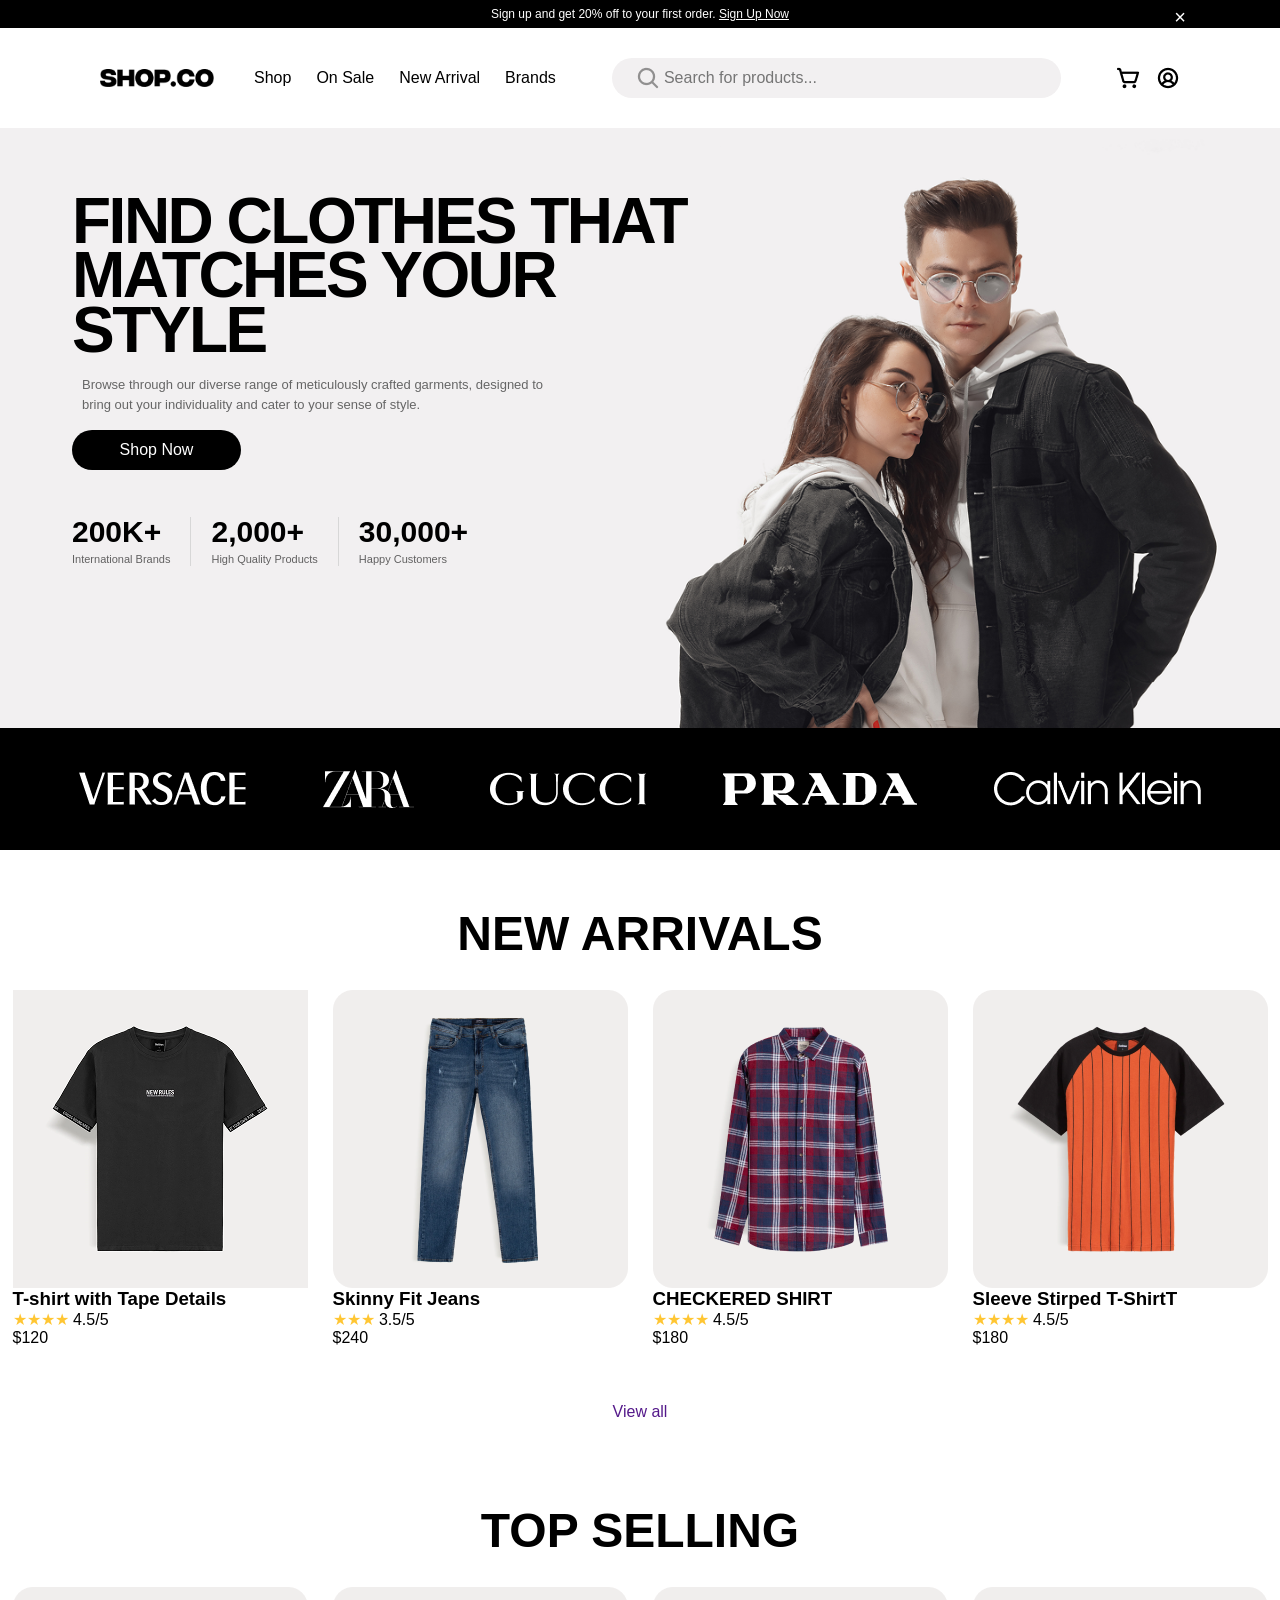
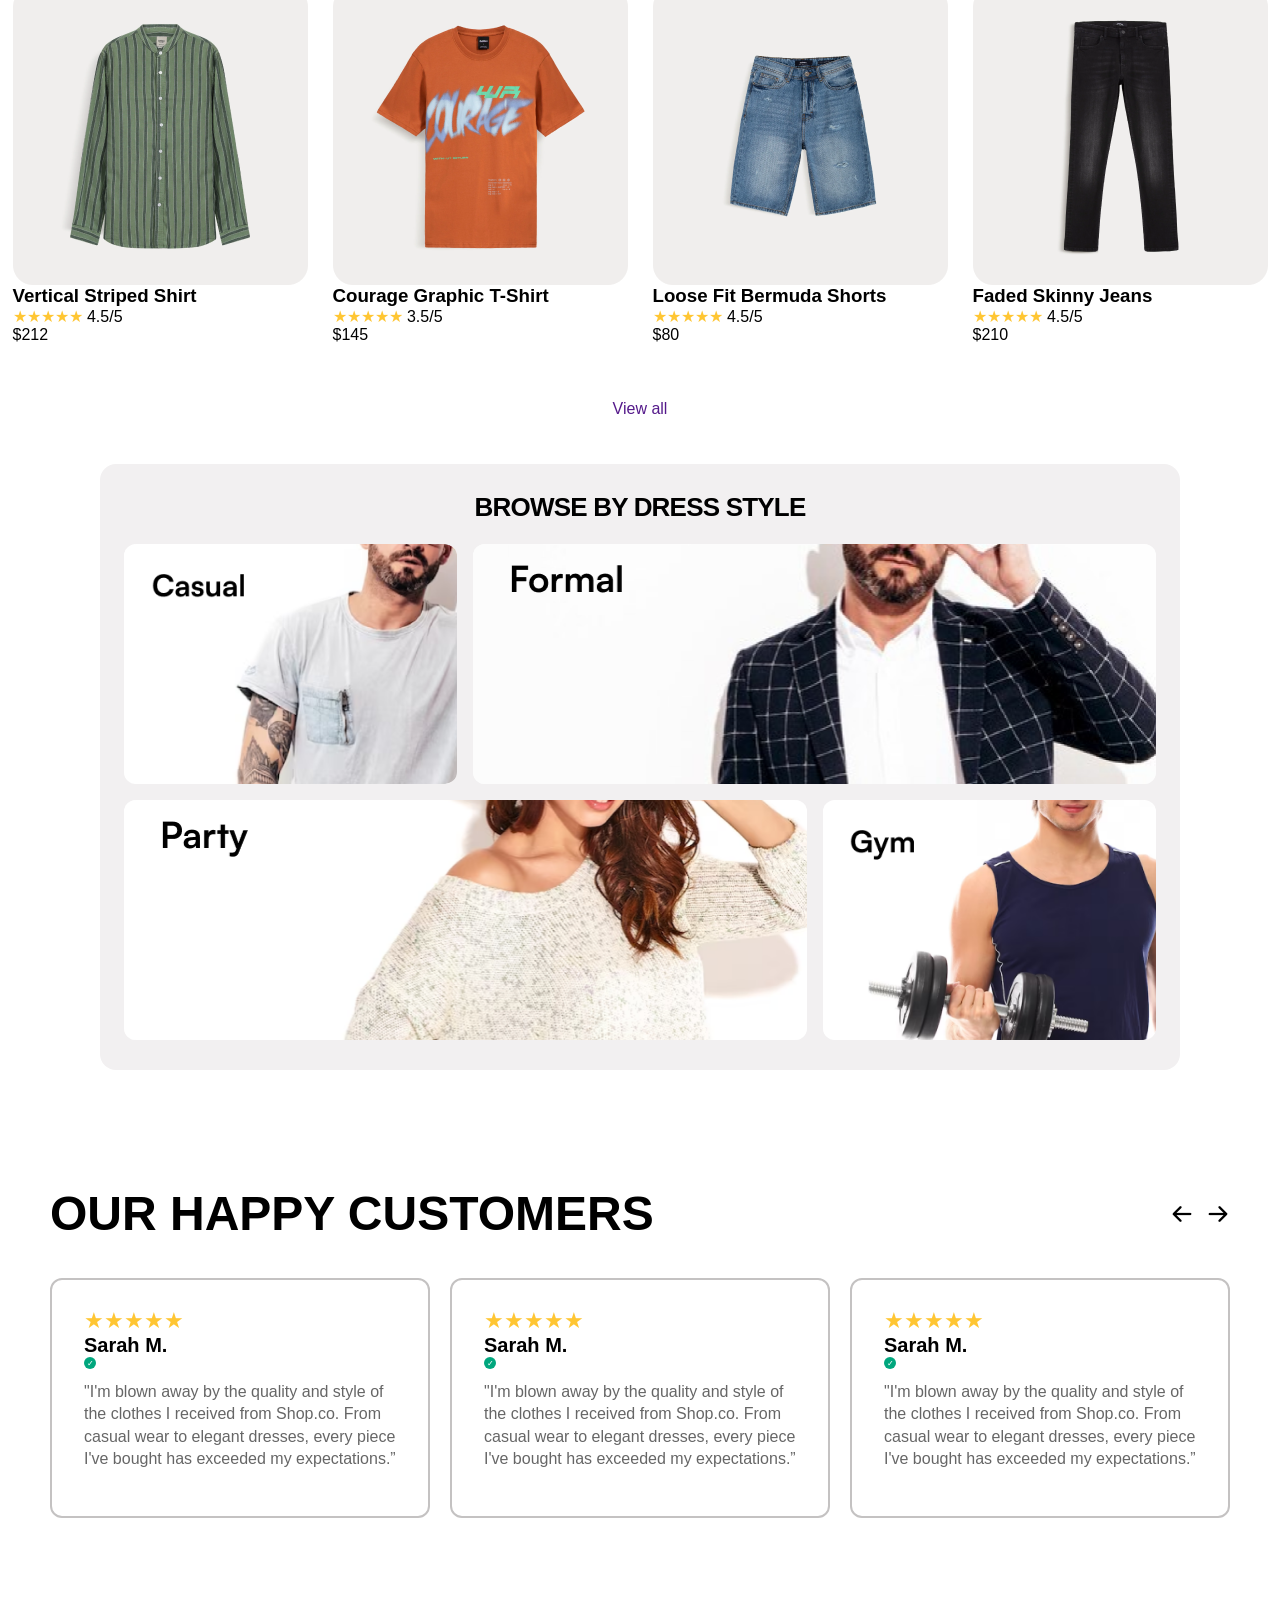
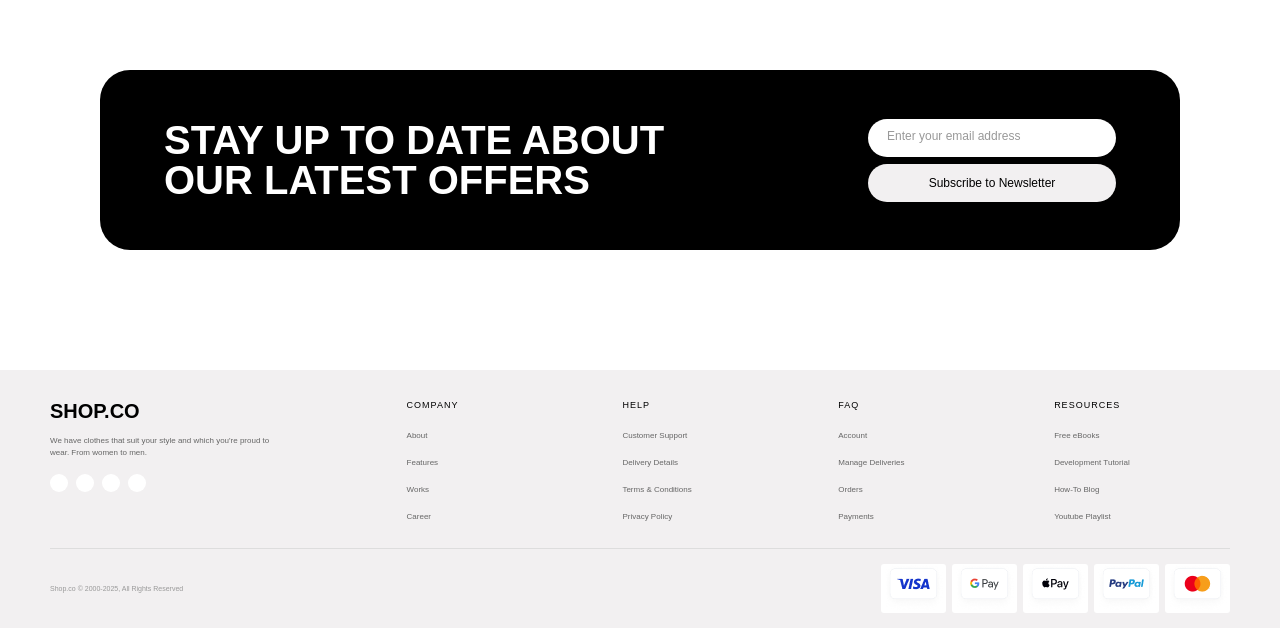
==== commit 0886b124: "done" ====
--- a/index.html
+++ b/index.html
@@ -122,7 +122,7 @@
 
         <div class="product-card__rating">
           <span class="product-card__stars">
-            ★★★★★
+            ★★★★
           </span>
 
           <span class="product-card__rating-value">
@@ -150,7 +150,7 @@
           <h3 class="product-card__name">Skinny Fit Jeans</h3>
 
           <div class="product-card__rating">
-            <span class="product-card__stars"> ★★★★★ </span>
+            <span class="product-card__stars"> ★★★ </span>
 
             <span class="product-card__rating-value"> 3.5/5 </span>
           </div>
@@ -170,7 +170,7 @@
         <div class="product-card__content">
           <h3>CHECKERED SHIRT</h3>
           <div class="product-card__rating">
-            <span class="product-card__stars"> ★★★★★ </span>
+            <span class="product-card__stars"> ★★★★ </span>
             <span class="product-card__rating-value"> 4.5/5 </span>
           </div>
           <div class="product-card__pricing">
@@ -187,7 +187,7 @@
         <div class="product-card__content">
           <h3>Sleeve Stirped T-ShirtT</h3>
           <div class="product-card__rating">
-            <span class="product-card__stars"> ★★★★★ </span>
+            <span class="product-card__stars"> ★★★★ </span>
             <span class="product-card__rating-value"> 4.5/5 </span>
           </div>
           <div class="product-card__pricing">
@@ -662,8 +662,8 @@
   </div>
 
 </footer>
-<script src="/js/product.js"></script>
-<script src="/js/productdetails.js"></script>
+<script src="js/product.js"></script>
+<script src="js/productdetails.js"></script>
 </body>
 
 </html>
--- a/main.css
+++ b/main.css
@@ -276,6 +276,7 @@
 }
 .product-section a {
   position: absolute;
+  text-decoration: none;
   top: 100%;
   left: 50%;
   transform: translate(-50%, -50%);
@@ -307,6 +308,7 @@
 }
 .product-section2 a {
   position: absolute;
+  text-decoration: none;
   top: 100%;
   left: 50%;
   transform: translate(-50%, -50%);
@@ -324,6 +326,7 @@
   width: 100%;
   padding: 40px 0;
   background-color: #ffffff;
+  overflow: hidden;
 }
 .dress-style__container {
   width: calc(100% - 32px);
@@ -416,6 +419,7 @@
 .testimonials {
   width: 100%;
   height: 480px;
+  overflow: hidden;
 }
 .testimonials__container {
   margin: 0 auto;
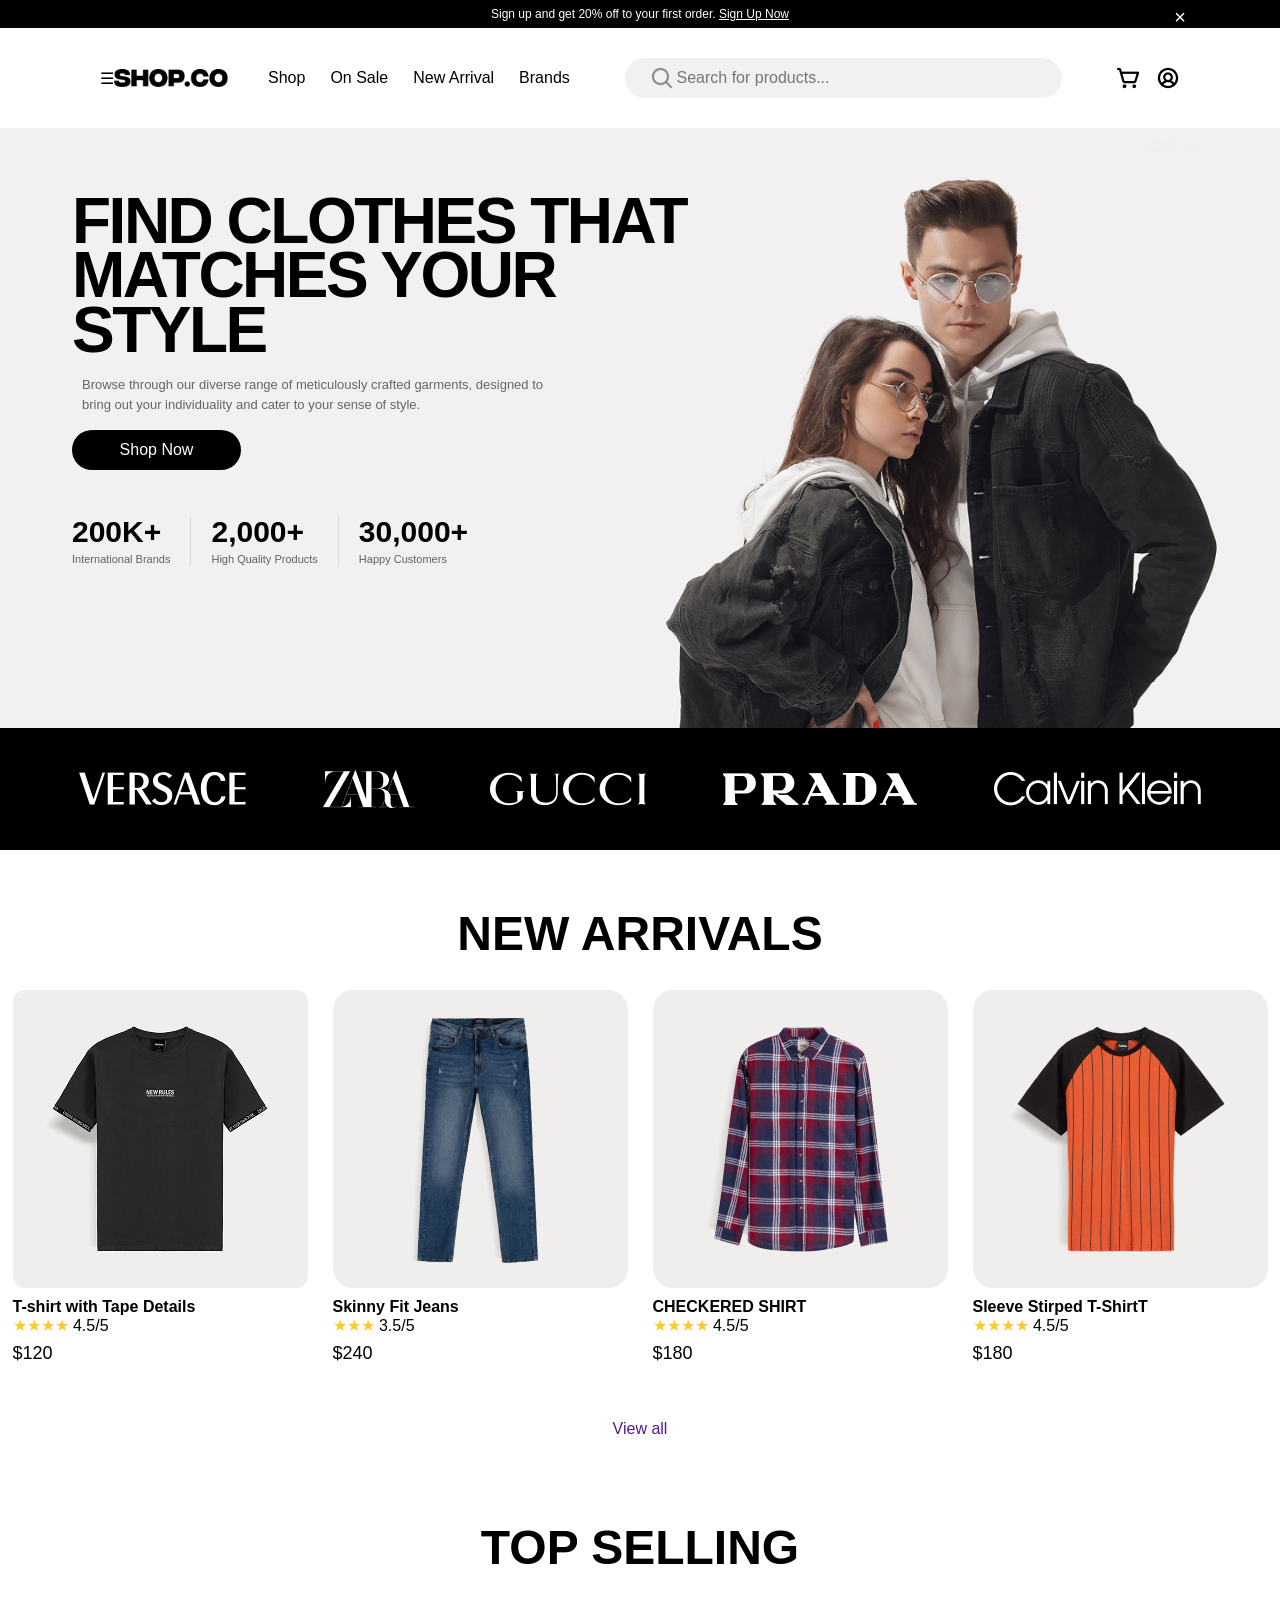
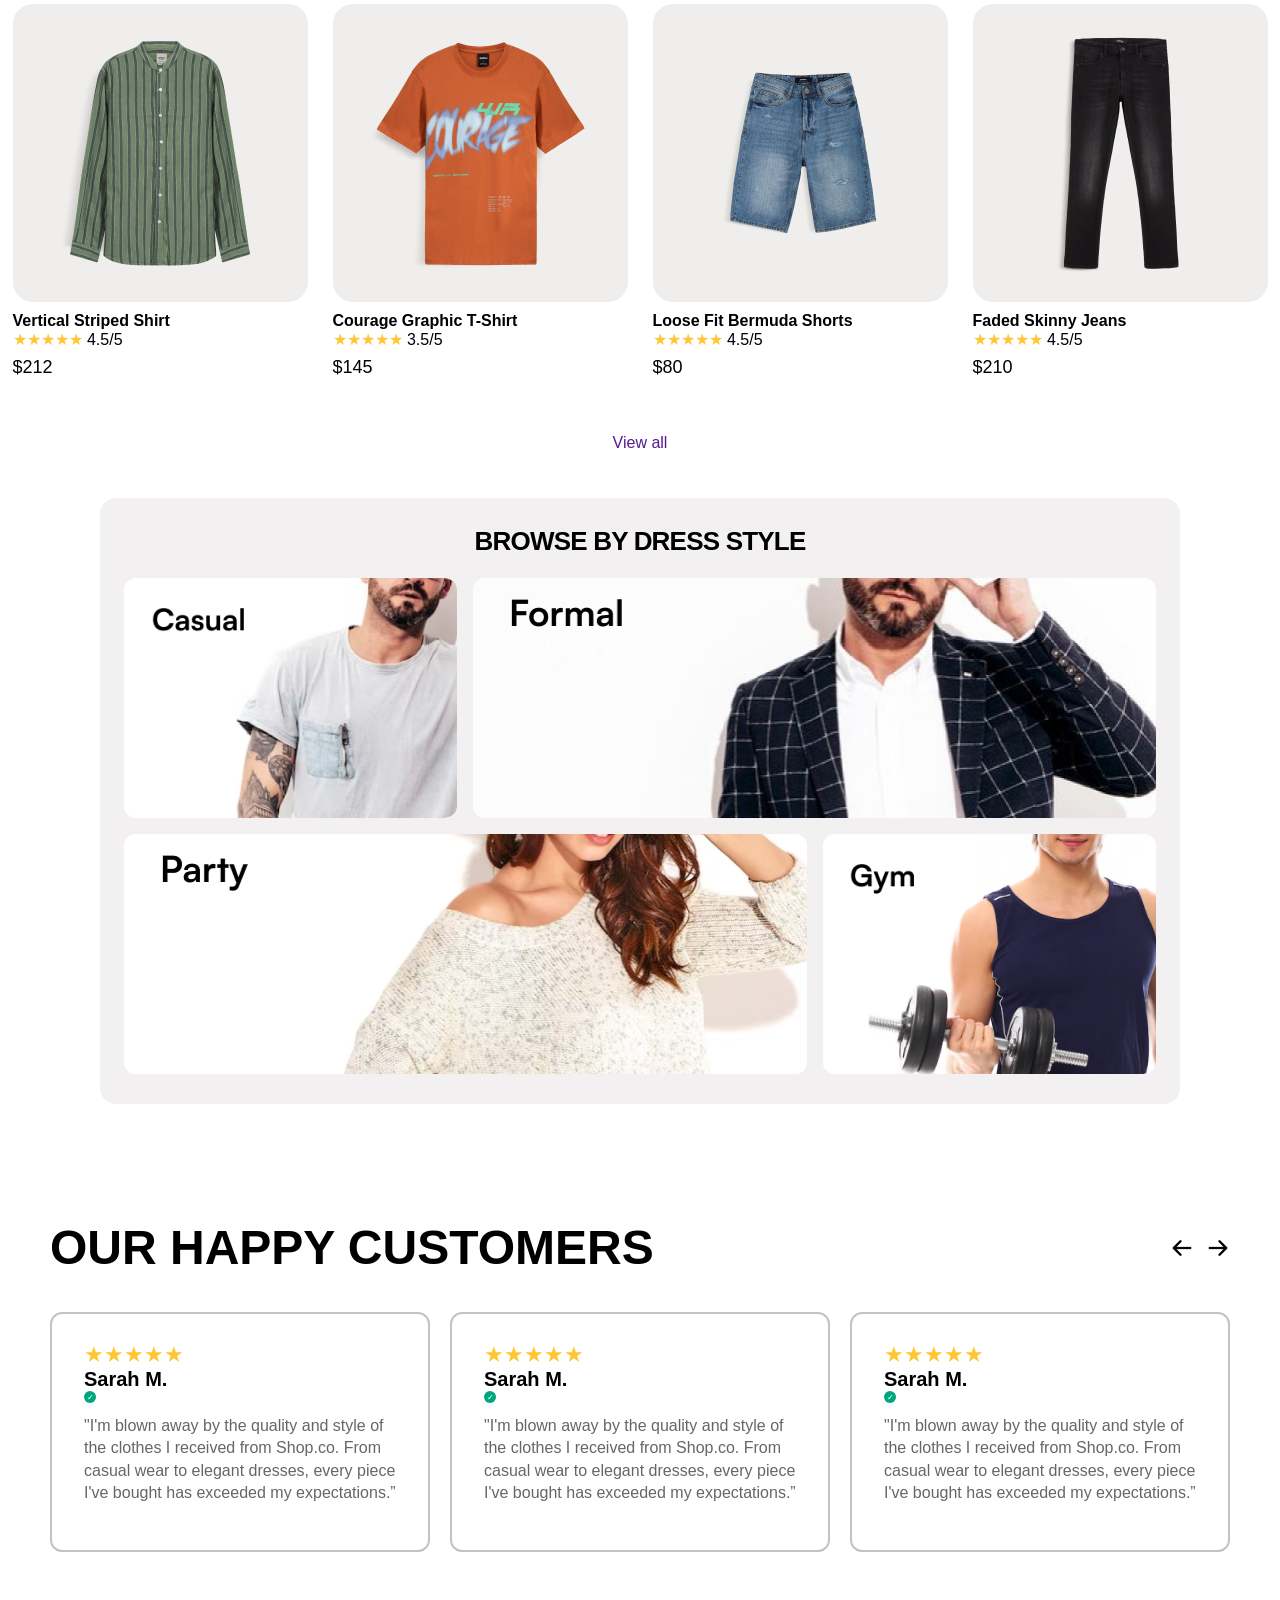
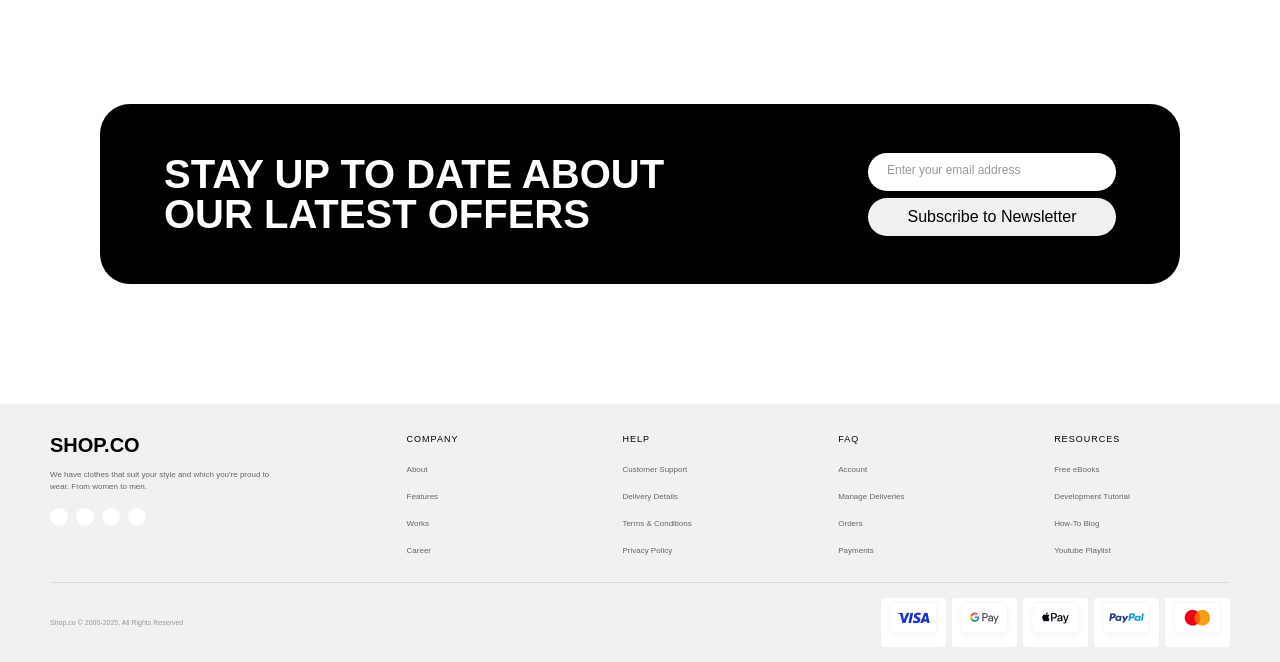
==== commit f405b7cb: "done" ====
--- a/index.html
+++ b/index.html
@@ -21,6 +21,7 @@
 
   <header class="site-header">
     <nav class="site-header__nav">
+                <button type="button" class="site-header__menu-toggle" aria-label="Open menu">☰</button>
       <a href="index.html" class="site-header__logo-link"><img src="assets/images/SHOP.CO.png" alt="Shop.co Logo "
           class="site-header__logo" /></a>
 
@@ -45,8 +46,8 @@
       </div>
 
       <div class="site-header__actions">
-        <a href="cart.html"><img src="assets/icons/cart.png" alt="Go to cart" /></a>
-        <a href="login.html"><img src="assets/icons/account.png" alt="Account Login" /></a>
+        <a href="cart.html"><img src="assets/icons/cart.png" class="site-header__action-icon" alt="Go to cart" /></a>
+        <a href="login.html"><img src="assets/icons/account.png" class="site-header__action-icon" alt="Account Login" /></a>
       </div>
     </nav>
   </header>
@@ -65,43 +66,43 @@
 
       <div class="hero__statistics">
         <div class="hero__stats">
-          <h3>200K+</h3>
-          <p>International Brands</p>
+          <h3 class="hero__stat-value">200K+</h3>
+          <p class="hero__stat-label">International Brands</p>
         </div>
         <div class="hero__stats">
-          <h3>2,000+</h3>
-          <p>High Quality Products</p>
+          <h3 class="hero__stat-value">2,000+</h3>
+          <p class="hero__stat-label">High Quality Products</p>
         </div>
         <div class="hero__stats">
-          <h3>30,000+</h3>
-          <p>Happy Customers</p>
-        </div>
-      </div>
-    </div>
-
-    <div class="hero-image">
-      <!-- <img src="/assets/small star.png" alt="small star" class="hero-image__small-star">
-      <img src="/assets/bigstar.png" alt="small star" class="hero-image__big-star"> -->
+          <h3 class="hero__stat-value">30,000+</h3>
+          <p class="hero__stat-label">Happy Customers</p>
+        </div>
+      </div>
+    </div>
+
+    <div class="hero__media">
+      <!-- <img src="/assets/small star.png" alt="small star" class="hero__small-star">
+      <img src="/assets/bigstar.png" alt="small star" class="hero__big-star"> -->
       <img src="assets/images/Rectangle 2.png" alt="Hero Image " class="hero__image" />
     </div>
   </section>
 
-  <section class="brands-showing">
-    <div class="brands-showing__list">
-      <span class="brands-showing__item">
-        <img src="assets/images/versace.png" alt="Brand 1" />
+  <section class="brands">
+    <div class="brands__list">
+      <span class="brands__item">
+        <img src="assets/images/versace.png" alt="Brand 1" class="brands__logo" />
       </span>
-      <span class="brands-showing__item">
-        <img src="assets/images/zara.png" alt="Brand 2" />
+      <span class="brands__item">
+        <img src="assets/images/zara.png" alt="Brand 2" class="brands__logo" />
       </span>
-      <span class="brands-showing__item">
-        <img src="assets/images/gucci.png" alt="Brand 3" />
+      <span class="brands__item">
+        <img src="assets/images/gucci.png" alt="Brand 3" class="brands__logo" />
       </span>
-      <span class="brands-showing__item">
-        <img src="assets/images/prada.png" alt="Brand 4" />
+      <span class="brands__item">
+        <img src="assets/images/prada.png" alt="Brand 4" class="brands__logo" />
       </span>
-      <span class="brands-showing__item">
-        <img src="assets/images/calvinklein.png" alt="Brand 5" />
+      <span class="brands__item">
+        <img src="assets/images/calvinklein.png" alt="Brand 5" class="brands__logo" />
       </span>
     </div>
   </section>
@@ -112,8 +113,8 @@
 
 
       <article class="product-card" id="1">
-        <div class="product-card_image-wrapper">
-          <img src="assets/images/products/product1.png" alt="productimage">
+        <div class="product-card__image-wrapper">
+          <img src="assets/images/products/product1.png" alt="productimage" class="product-card__image">
         </div>
 
         <h3 class="product-card__name">
@@ -163,12 +164,12 @@
 
 
       <article class="product-card" id="3">
-        <div class="product-card_image">
-          <img src="assets/images/products/product3.png" alt="productimage" >
+        <div class="product-card__image">
+          <img src="assets/images/products/product3.png" alt="productimage" class="product-card__image">
         </div>
 
         <div class="product-card__content">
-          <h3>CHECKERED SHIRT</h3>
+          <h3 class="product-card__name">CHECKERED SHIRT</h3>
           <div class="product-card__rating">
             <span class="product-card__stars"> ★★★★ </span>
             <span class="product-card__rating-value"> 4.5/5 </span>
@@ -180,12 +181,12 @@
       </article>
 
       <article class="product-card" id="4">
-        <div class="product-card_image-wrapper">
-          <img src="assets/images/products/product4.png" alt="productimage">
+        <div class="product-card__image-wrapper">
+          <img src="assets/images/products/product4.png" alt="productimage" class="product-card__image">
         </div>
 
         <div class="product-card__content">
-          <h3>Sleeve Stirped T-ShirtT</h3>
+          <h3 class="product-card__name">Sleeve Stirped T-ShirtT</h3>
           <div class="product-card__rating">
             <span class="product-card__stars"> ★★★★ </span>
             <span class="product-card__rating-value"> 4.5/5 </span>
@@ -196,16 +197,16 @@
         </div>
       </article>
 
-      <a href="">View all</a>
+      <a href="" class="product-section__view-all">View all</a>
 
 
     </div>
   </section>
 
 
-  <section class="product-section2">
-    <h2 class="product-section2__title">TOP SELLING</h2>
-    <div class="product-section2__container">
+  <section class="product-section product-section--selling">
+    <h2 class="product-section__title">TOP SELLING</h2>
+    <div class="product-section__container">
 
       <article class="product-card" id="5">
         <div class="product-card__image-wrapper">
@@ -259,12 +260,12 @@
 
 
       <article class="product-card" id="7">
-        <div class="product-card_image-wrapper">
-          <img src="assets/images/products/product7.png" alt="productimage"></img>
+        <div class="product-card__image-wrapper">
+          <img src="assets/images/products/product7.png" alt="productimage" class="product-card__image"></img>
         </div>
 
         <div class="product-card__content">
-          <h3>Loose Fit Bermuda Shorts</h3>
+          <h3 class="product-card__name">Loose Fit Bermuda Shorts</h3>
           <div class="product-card__rating">
             <span class="product-card__stars"> ★★★★★ </span>
             <span class="product-card__rating-value"> 4.5/5 </span>
@@ -276,12 +277,12 @@
       </article>
 
       <article class="product-card" id="8">
-        <div class="product-card_image-wrapper">
-          <img src="assets/images/products/product8.png" alt="productimage"></img>
+        <div class="product-card__image-wrapper">
+          <img src="assets/images/products/product8.png" alt="productimage" class="product-card__image"></img>
         </div>
 
         <div class="product-card__content">
-          <h3>Faded Skinny Jeans</h3>
+          <h3 class="product-card__name">Faded Skinny Jeans</h3>
           <div class="product-card__rating">
             <span class="product-card__stars"> ★★★★★ </span>
             <span class="product-card__rating-value"> 4.5/5 </span>
@@ -292,7 +293,7 @@
         </div>
 
       </article>
-        <a href="">View all</a>
+        <a href="" class="product-section__view-all">View all</a>
     </div>
   </section>
 
@@ -348,7 +349,7 @@
 
       </div>
 
-      <div class="testimonials_list">
+      <div class="testimonials__list">
         <article class="testimonial-card">
           <div class="testimonial-card__rating">
             <p class="testimonial-card__stars">
@@ -478,19 +479,19 @@
         <div class="site-footer__social">
 
           <a href="#" class="site-footer__social-link" aria-label="Twitter">
-            <img src="assets/icons/twitter.png" alt="">
+            <img class="site-footer__social-icon" src="assets/icons/twitter.png" alt="">
           </a>
 
           <a href="#" class="site-footer__social-link" aria-label="Facebook">
-            <img src="assets/icons/facebook.png" alt="">
+            <img class="site-footer__social-icon" src="assets/icons/facebook.png" alt="">
           </a>
 
           <a href="#" class="site-footer__social-link" aria-label="Instagram">
-            <img src="assets/icons/instagram.png" alt="">
+            <img class="site-footer__social-icon" src="assets/icons/instagram.png" alt="">
           </a>
 
           <a href="#" class="site-footer__social-link" aria-label="GitHub">
-            <img src="assets/icons/github.png" alt="">
+            <img class="site-footer__social-icon" src="assets/icons/github.png" alt="">
           </a>
 
         </div>
--- a/main.css
+++ b/main.css
@@ -39,31 +39,31 @@
   align-items: center;
   justify-content: center;
   width: 100%;
-  min-height: 28px;
+  min-height: 1.75rem;
   background-color: #000000;
   color: #ffffff;
 }
 .signup-banner__text {
-  font-size: 12px;
+  font-size: 0.75rem;
 }
 .signup-banner__link {
   color: #ffffff;
   text-decoration: underline;
 }
 .signup-banner__link:hover {
-  opacity: 0.75;
+  opacity: 0.7;
 }
 .signup-banner__close-btn {
   background-color: transparent;
   position: absolute;
   top: 20%;
-  right: 90px;
-  bottom: 30px;
+  right: 5.625rem;
+  bottom: 1.875rem;
   color: #ffffff;
-  width: 20px;
-  height: 20px;
+  width: 1.25rem;
+  height: 1.25rem;
   cursor: pointer;
-  font-size: 20px;
+  font-size: 1.25rem;
 }
 .signup-banner__close-btn:hover {
   opacity: 0.7;
@@ -71,16 +71,15 @@
 
 .site-header {
   width: 100%;
-  height: 100px;
+  height: 6.25rem;
   background-color: #ffffff;
 }
 .site-header__nav {
   display: flex;
   align-items: center;
-  justify-content: center;
   justify-content: space-between;
   height: 100%;
-  margin: 0 100px 0 100px;
+  margin: 0 6.25rem 0 6.25rem;
 }
 .site-header__logo-link {
   display: block;
@@ -89,15 +88,15 @@
 }
 .site-header__logo {
   display: block;
-  width: 114px;
+  width: 7.125rem;
   height: auto;
 }
 .site-header__menu {
   display: flex;
   align-items: center;
-  gap: 25px;
+  gap: 1.5625rem;
   list-style: none;
-  margin-left: 40px;
+  margin-left: 2.5rem;
   padding: 0;
 }
 .site-header__menu__menu-item {
@@ -115,85 +114,87 @@
 .site-header__search {
   position: relative;
   flex: 1;
-  width: 550px;
+  width: 34.375rem;
   display: flex;
   align-items: center;
   justify-content: center;
 }
 .site-header__search-input {
   background-color: #f2f0f1;
-  border-radius: 30px;
+  border-radius: 1.875rem;
   width: 80%;
-  height: 40px;
+  height: 2.5rem;
   border: none;
-  padding-left: 52px;
+  padding-left: 3.25rem;
 }
 .site-header__search-icon {
   position: absolute;
-  left: 80px;
+  left: 5rem;
 }
 .site-header__actions {
   display: flex;
-  gap: 15px;
+  gap: 0.9375rem;
 }
 
 .hero {
   position: relative;
   display: flex;
   width: 100%;
-  height: 600px;
+  height: 37.5rem;
   overflow: hidden;
   background-color: #f2f0f1;
 }
 .hero__content {
   position: relative;
   z-index: 2;
-  padding-top: 66px;
-  padding-left: 72px;
+  padding-top: 4.125rem;
+  padding-left: 4.5rem;
 }
 .hero__title {
-  width: 650px;
+  width: 40.625rem;
   height: auto;
   line-height: 0.85;
   margin: 0;
   color: #000000;
-  font-size: 64px;
+  font-size: 4rem;
   font-weight: 900;
-  letter-spacing: -2.5px;
+  letter-spacing: -0.15625rem;
 }
 .hero__subtitle {
   position: relative;
-  padding-left: 10px;
-  max-width: 500px;
-  margin-top: 18px;
+  padding-left: 0.625rem;
+  max-width: 31.25rem;
+  margin-top: 1.125rem;
   font-weight: 400;
   color: #666666;
-  font-size: 13px;
+  font-size: 0.8125rem;
   line-height: 1.5;
 }
 .hero__cta-btn {
   background-color: #000000;
   color: #ffffff;
   width: 26%;
-  height: 40px;
-  border-radius: 55px;
-  margin-top: 16px;
+  height: 2.5rem;
+  border-radius: 3.4375rem;
+  margin-top: 1rem;
   font-weight: 500;
+  border: none;
   cursor: pointer;
+  font: inherit;
 }
 .hero__cta-btn:hover {
   background-color: #2c2828;
-  transform: translateY(-1px);
+  transform: translateY(-0.0625rem);
 }
 .hero__statistics {
   display: flex;
   align-items: center;
-  margin-top: 34px;
-  height: 74px;
+  margin-top: 2.125rem;
+  height: 4.625rem;
 }
 .hero__stats {
-  padding: 0 20px;
-  border-right: 1px solid #d7d7d7;
+  padding: 0 1.25rem;
+  border-right: 0.0625rem solid #d7d7d7;
 }
 .hero__stats:first-child {
   padding-left: 0;
@@ -201,20 +202,20 @@
 .hero__stats:last-child {
   border-right: none;
 }
-.hero__stats h3 {
+.hero__stats .hero__stat-value {
   margin: 0;
-  font-size: 30px;
+  font-size: 1.875rem;
   font-weight: 700;
   line-height: 1;
 }
-.hero__stats p {
+.hero__stats .hero__stat-label {
   color: rgba(0, 0, 0, 0.6);
   line-height: 1.3;
-  font-size: 11px;
-  margin-top: 5px;
-}
-
-.hero-image {
+  font-size: 0.6875rem;
+  margin-top: 0.3125rem;
+}
+
+.hero__media {
   position: absolute;
   top: 0;
   right: 0;
@@ -225,7 +226,7 @@
   justify-content: flex-end;
   z-index: 1;
 }
-.hero-image img {
+.hero__media .hero__image {
   display: block;
   width: 100%;
   height: 100%;
@@ -235,19 +236,18 @@
      object-position: bottom right;
 }
 
-.brands-showing {
-  width: 100%;
-  border: 2px solid black;
-  height: 122px;
+.brands {
+  width: 100%;
+  border: 0.125rem solid black;
+  height: 7.625rem;
   background-color: #000000;
   display: flex;
   align-items: center;
 }
-.brands-showing__list {
-  width: 100%;
-  display: flex;
-  align-items: center;
-  justify-content: center;
+.brands__list {
+  width: 100%;
+  display: flex;
+  align-items: center;
   justify-content: space-evenly;
 }
 
@@ -260,59 +260,57 @@
 }
 .product-section__title {
   position: absolute;
-  top: 60px;
+  top: 3.75rem;
   font-weight: 900;
-  font-size: 48px;
+  font-size: 3rem;
   line-height: 100%;
-  height: 50px;
+  height: 3.125rem;
 }
 .product-section__container {
   display: flex;
   align-items: center;
-  justify-content: center;
   justify-content: space-evenly;
-  margin-top: 140px;
-  gap: 25px;
-}
-.product-section a {
+  margin-top: 8.75rem;
+  gap: 1.5625rem;
+}
+.product-section__view-all {
   position: absolute;
   text-decoration: none;
   top: 100%;
   left: 50%;
   transform: translate(-50%, -50%);
-  margin-top: 65px;
-}
-
-.product-section2 {
+  margin-top: 4.0625rem;
+}
+
+.product-section--selling {
   width: 100%;
   display: flex;
   align-items: center;
   justify-content: center;
   position: relative;
 }
-.product-section2__title {
+.product-section--selling .product-section__title {
   position: absolute;
-  top: 160px;
+  top: 10rem;
   font-weight: 900;
-  font-size: 48px;
+  font-size: 3rem;
   line-height: 100%;
-  height: 50px;
-}
-.product-section2__container {
-  display: flex;
-  align-items: center;
-  justify-content: center;
+  height: 3.125rem;
+}
+.product-section--selling .product-section__container {
+  display: flex;
+  align-items: center;
   justify-content: space-evenly;
-  margin-top: 240px;
-  gap: 25px;
-}
-.product-section2 a {
+  margin-top: 15rem;
+  gap: 1.5625rem;
+}
+.product-section--selling .product-section__view-all {
   position: absolute;
   text-decoration: none;
   top: 100%;
   left: 50%;
   transform: translate(-50%, -50%);
-  margin-top: 65px;
+  margin-top: 4.0625rem;
 }
 
 .product-card {
@@ -324,40 +322,40 @@
 
 .dress-style {
   width: 100%;
-  padding: 40px 0;
+  padding: 2.5rem 0;
   background-color: #ffffff;
   overflow: hidden;
 }
 .dress-style__container {
-  width: calc(100% - 32px);
-  max-width: 1080px;
-  margin: 80px 100px;
-  padding: 30px 24px;
+  width: calc(100% - 2rem);
+  max-width: 67.5rem;
+  margin: 5rem 6.25rem;
+  padding: 1.875rem 1.5rem;
   background-color: #f2f0f1;
-  border-radius: 16px;
+  border-radius: 1rem;
 }
 .dress-style__title {
-  margin: 0 0 24px;
+  margin: 0 0 1.5rem;
   color: #000000;
-  font-size: 26px;
+  font-size: 1.625rem;
   font-weight: 900;
   line-height: 1;
   text-align: center;
   text-transform: uppercase;
-  letter-spacing: -0.8px;
+  letter-spacing: -0.05rem;
 }
 .dress-style__grid {
   display: grid;
   grid-template-columns: repeat(3, 1fr);
-  grid-template-rows: repeat(2, 240px);
-  gap: 16px;
+  grid-template-rows: repeat(2, 15rem);
+  gap: 1rem;
 }
 .dress-style__card {
   position: relative;
   width: 100%;
   height: 100%;
   overflow: hidden;
-  border-radius: 12px;
+  border-radius: 0.75rem;
   background-color: #ffffff;
 }
 .dress-style__card--casual {
@@ -405,12 +403,12 @@
 }
 .dress-style__name {
   position: absolute;
-  top: 20px;
-  left: 24px;
+  top: 1.25rem;
+  left: 1.5rem;
   z-index: 2;
   margin: 0;
   color: #000000;
-  font-size: 18px;
+  font-size: 1.125rem;
   font-weight: 700;
   line-height: 1;
   pointer-events: none;
@@ -418,30 +416,29 @@
 
 .testimonials {
   width: 100%;
-  height: 480px;
+  height: 30rem;
   overflow: hidden;
 }
 .testimonials__container {
   margin: 0 auto;
-  width: 1180px;
+  width: 73.75rem;
 }
 .testimonials__header {
   display: flex;
   align-items: center;
-  justify-content: center;
   justify-content: space-between;
 }
 .testimonials__title {
   margin: 0;
   color: #000000;
-  font-size: 48px;
+  font-size: 3rem;
   font-weight: 900;
   line-height: 1;
 }
 .testimonials__controls {
   display: flex;
   align-items: center;
-  gap: 12px;
+  gap: 0.75rem;
 }
 .testimonials__controls {
   border: none;
@@ -451,119 +448,119 @@
   opacity: 0.55;
 }
 
-.testimonials_list {
-  display: flex;
-  align-items: center;
-  justify-content: center;
+.testimonials__list {
+  display: flex;
+  align-items: center;
   justify-content: space-between;
-  gap: 20px;
-  margin-top: 40px;
+  gap: 1.25rem;
+  margin-top: 2.5rem;
 }
 
 .testimonial-card {
-  height: 240px;
-  width: 400px;
-  border: 2px solid #c4c2c2;
-  border-radius: 12px;
-  padding: 28px 32px;
-  align-items: center;
-  gap: 5px .testimonial-card __customer;
+  height: 15rem;
+  width: 25rem;
+  border: 0.125rem solid #c4c2c2;
+  border-radius: 0.75rem;
+  padding: 1.75rem 2rem;
+  align-items: center;
+  gap: 0.3125rem .testimonial-card __customer;
   gap-display: flex;
   gap-align-items: center;
 }
 .testimonial-card__stars {
   color: #ffc633;
-  font-size: 22px;
+  font-size: 1.375rem;
 }
 .testimonial-card__name {
-  font-size: 20px;
+  font-size: 1.25rem;
   font-weight: 700;
 }
 .testimonial-card__verified {
   color: #ffffff;
   background-color: #00a67d;
-  width: 12px;
-  height: 12px;
+  width: 0.75rem;
+  height: 0.75rem;
   display: flex;
   align-items: center;
   justify-content: center;
   border-radius: 50%;
-  font-size: 8px;
+  font-size: 0.5rem;
 }
 .testimonial-card__review {
-  margin-top: 12px;
+  margin-top: 0.75rem;
   color: #666666;
   line-height: 1.4;
 }
 
 .newsletter {
   width: 100%;
-  height: 300px;
+  height: 18.75rem;
 }
 .newsletter__container {
   width: auto;
-  height: 180px;
-  margin: 0 100px 0 100px;
+  height: 11.25rem;
+  margin: 0 6.25rem 0 6.25rem;
   background-color: #000000;
   color: #ffffff;
-  border-radius: 30px;
-  padding: 43px 0 43px 64px;
-  display: flex;
-  align-items: center;
-  justify-content: center;
+  border-radius: 1.875rem;
+  padding: 2.6875rem 0 2.6875rem 4rem;
+  display: flex;
+  align-items: center;
   justify-content: space-between;
-  gap: 200px;
+  gap: 12.5rem;
 }
 .newsletter__title {
   width: 90%;
-  font-size: 40px;
+  font-size: 2.5rem;
   font-weight: 800;
   line-height: 1;
 }
 
 .newsletter__form {
-  width: 450px;
-  margin-right: 64px;
+  width: 28.125rem;
+  margin-right: 4rem;
   display: flex;
   flex-direction: column;
-  gap: 7px;
+  gap: 0.4375rem;
 }
 .newsletter__label {
   position: absolute;
-  width: 1px;
-  height: 1px;
+  width: 0.0625rem;
+  height: 0.0625rem;
   overflow: hidden;
 }
 .newsletter__input {
   width: 100%;
-  height: 38px;
-  padding: 0 14px;
+  height: 2.375rem;
+  padding: 0 0.875rem;
   border: none;
-  border-radius: 20px;
+  border-radius: 1.25rem;
   background-color: #ffffff;
-  font-size: 8px;
+  font-size: 0.5rem;
   outline: none;
 }
 .newsletter__input::-moz-placeholder {
   color: #999999;
-  font-size: 12px;
-  padding-left: 5px;
+  font-size: 0.75rem;
+  padding-left: 0.3125rem;
 }
 .newsletter__input::placeholder {
   color: #999999;
-  font-size: 12px;
-  padding-left: 5px;
+  font-size: 0.75rem;
+  padding-left: 0.3125rem;
 }
 .newsletter__button {
   width: 100%;
-  height: 38px;
+  height: 2.375rem;
   border: none;
-  border-radius: 20px;
+  border-radius: 1.25rem;
   background-color: #f2f0f1;
   color: #000000;
-  font-size: 12px;
+  font-size: 0.75rem;
   font-weight: 500;
+  border: none;
   cursor: pointer;
+  font: inherit;
 }
 .newsletter__button:hover {
   background-color: #ffffff;
@@ -572,53 +569,53 @@
 .site-footer {
   width: 100%;
   height: auto;
-  padding: 30px 0 15px;
+  padding: 1.875rem 0 0.9375rem;
   background-color: #f2f0f1;
   color: #000000;
 }
 .site-footer__container {
-  width: calc(100% - 72px);
-  max-width: 1180px;
+  width: calc(100% - 4.5rem);
+  max-width: 73.75rem;
   margin: 0 auto;
 }
 .site-footer__main {
   display: grid;
   grid-template-columns: 1.8fr repeat(4, 1fr);
-  gap: 40px;
-  padding-bottom: 25px;
+  gap: 2.5rem;
+  padding-bottom: 1.5625rem;
 }
 .site-footer__logo {
   display: inline-block;
-  margin-bottom: 12px;
+  margin-bottom: 0.75rem;
   color: #000000;
-  font-size: 20px;
+  font-size: 1.25rem;
   font-weight: 900;
   text-decoration: none;
 }
 .site-footer__description {
-  max-width: 220px;
+  max-width: 13.75rem;
   margin: 0;
   color: #666666;
-  font-size: 8px;
+  font-size: 0.5rem;
   line-height: 1.5;
 }
 .site-footer__social {
   display: flex;
-  gap: 8px;
-  margin-top: 15px;
+  gap: 0.5rem;
+  margin-top: 0.9375rem;
 }
 .site-footer__social-link {
   display: flex;
   align-items: center;
   justify-content: center;
-  width: 18px;
-  height: 18px;
+  width: 1.125rem;
+  height: 1.125rem;
   border-radius: 50%;
   background-color: #ffffff;
 }
-.site-footer__social-link img {
-  width: 10px;
-  height: 10px;
+.site-footer__social-link .site-footer__social-icon {
+  width: 0.625rem;
+  height: 0.625rem;
   -o-object-fit: contain;
      object-fit: contain;
 }
@@ -626,22 +623,22 @@
   min-width: 0;
 }
 .site-footer__heading {
-  margin: 0 0 14px;
-  font-size: 9px;
+  margin: 0 0 0.875rem;
+  font-size: 0.5625rem;
   font-weight: 500;
-  letter-spacing: 1px;
+  letter-spacing: 0.0625rem;
 }
 .site-footer__links {
   display: flex;
   flex-direction: column;
-  gap: 9px;
+  gap: 0.5625rem;
   margin: 0;
   padding: 0;
   list-style: none;
 }
 .site-footer__link {
   color: #666666;
-  font-size: 8px;
+  font-size: 0.5rem;
   text-decoration: none;
 }
 .site-footer__link:hover {
@@ -650,193 +647,333 @@
 .site-footer__bottom {
   display: flex;
   align-items: center;
-  justify-content: center;
   justify-content: space-between;
-  padding-top: 15px;
-  border-top: 1px solid #dddddd;
+  padding-top: 0.9375rem;
+  border-top: 0.0625rem solid #dddddd;
 }
 .site-footer__copyright {
   margin: 0;
   color: #999999;
-  font-size: 7px;
+  font-size: 0.4375rem;
 }
 .site-footer__payments {
   display: flex;
   align-items: center;
-  gap: 6px;
+  gap: 0.375rem;
 }
 .site-footer__payment {
   -o-object-fit: contain;
      object-fit: contain;
   background-color: #ffffff;
-  border-radius: 3px;
-}
-
-@media (max-width: 480px) {
-  .signup-banner__text {
-    font-size: 10px;
-  }
+  border-radius: 0.1875rem;
+}
+
+/* Responsive component styles */
+.related-products__break {
+  display: none;
+}
+
+/* Responsive breakpoints */
+@media (max-width: 62rem) {
   .site-header__nav {
-    padding: 15px 16px;
+    margin: 0 2.5rem;
+  }
+  .site-header__menu {
+    gap: 1rem;
+    margin: 0 1.25rem;
+  }
+  .hero__content {
+    padding-left: 2.5rem;
+  }
+  .hero__title {
+    width: 34rem;
+    font-size: 3.25rem;
+  }
+  .hero__cta-btn {
+    width: 12rem;
+  }
+  .product-section__container {
+    display: grid;
+    grid-template-columns: repeat(2, 1fr);
+    width: calc(100% - 4.5rem);
+  }
+  .product-section__view-all {
+    position: static;
+    grid-column: 1/-1;
+    margin: 0;
+    padding: 0.75rem;
+    border: 0.0625rem solid #dddddd;
+    border-radius: 1.5rem;
+    text-align: center;
+    transform: none;
+  }
+  .dress-style__container {
+    margin: 3rem auto;
+  }
+  .newsletter__container {
+    margin: 0 2.5rem;
+  }
+  .site-footer__main {
+    grid-template-columns: 1.5fr repeat(4, 1fr);
+    gap: 1.5rem;
+  }
+}
+@media (max-width: 48rem) {
+  .signup-banner__close-btn {
+    right: 1rem;
+  }
+  .site-header {
+    height: 4.5rem;
+  }
+  .site-header__nav {
+    margin: 0 1rem;
+    padding: 0;
+  }
+  .site-header__menu-toggle {
+    display: block;
+    border: none;
+    background: transparent;
+    color: #000000;
+    cursor: pointer;
+    font-size: 1.25rem;
+  }
+  .site-header__menu, .site-header__search {
+    display: none;
   }
   .site-header__logo {
-    width: 90px;
+    width: 6rem;
   }
   .site-header__actions {
-    gap: 10px;
-  }
-  .site-header__actions img {
-    width: 20px;
-    height: 20px;
+    gap: 0.625rem;
   }
   .hero {
-    height: 650px;
+    height: 40rem;
   }
   .hero__content {
-    padding: 35px 20px;
+    width: 100%;
+    padding: 2.1875rem 1.25rem;
   }
   .hero__title {
     width: 100%;
-    font-size: 40px;
+    font-size: 2.5rem;
     line-height: 0.95;
-    letter-spacing: -1.5px;
   }
   .hero__subtitle {
     max-width: 100%;
     padding-left: 0;
-    margin-top: 15px;
   }
   .hero__cta-btn {
     width: 100%;
-    max-width: 280px;
+    max-width: 17.5rem;
   }
   .hero__statistics {
-    flex-wrap: wrap;
+    position: relative;
+    z-index: 3;
+    display: grid;
+    grid-template-columns: 1fr 1fr;
     height: auto;
-    gap: 18px 0;
+    row-gap: 0.8125rem;
   }
   .hero__stats {
-    width: 50%;
-    padding: 0 12px;
-  }
-  .hero__stats:nth-child(2) {
+    padding: 0 0.75rem;
+  }
+  .hero__stats--middle {
     border-right: none;
   }
-  .hero__stats h3 {
-    font-size: 21px;
-  }
-  .hero-image img {
-    opacity: 0.45;
-  }
-  .brands-showing__list {
+  .hero__stats--last {
+    grid-column: 1/-1;
+    padding: 0;
+    border: none;
+    text-align: center;
+  }
+  .hero__stat-value {
+    font-size: 1.3125rem;
+  }
+  .hero__stat-label {
+    font-size: 0.5625rem;
+  }
+  .hero__media {
+    top: 10.625rem;
+    height: 14.6875rem;
+    align-items: flex-end;
     justify-content: center;
   }
-  .brands-showing__item {
-    max-width: 95px;
-  }
-  .product-section,
-  .product-section2 {
-    padding: 0 16px;
-  }
-  .product-section__title,
-  .product-section2__title {
-    font-size: 30px;
-    margin-top: 40px;
-  }
-  .product-section__container,
-  .product-section2__container {
+  .hero__image {
+    width: 100%;
+    height: 100%;
+    -o-object-position: bottom center;
+       object-position: bottom center;
+  }
+  .brands {
+    height: 7.5rem;
+  }
+  .brands__list {
+    display: grid;
+    grid-template-columns: repeat(3, 1fr);
+    gap: 0.75rem 1.125rem;
+    padding: 1rem;
+    justify-items: center;
+  }
+  .brands__item--mobile-hidden {
+    display: none;
+  }
+  .brands__logo {
+    max-width: 4.625rem;
+    max-height: 1.125rem;
+  }
+  .product-section {
+    padding: 2.125rem 1rem 0;
+  }
+  .product-section--selling {
+    padding: 2.125rem 1rem 0;
+  }
+  .product-section--selling .product-section__title {
+    margin-top: 0;
+  }
+  .product-section--selling .product-section__container {
+    margin: 0;
+  }
+  .product-section__title {
+    position: static;
+    height: auto;
+    margin: 0 0 1.375rem;
+    text-align: center;
+    font-size: 1.5625rem;
+  }
+  .product-section__container {
+    width: 100%;
     grid-template-columns: 1fr 1fr;
-    gap: 25px 12px;
-  }
-  .product-card__name,
-  .product-card h3 {
-    font-size: 14px;
+    gap: 1.5rem 0.75rem;
+    margin: 0;
+  }
+  .product-card__name {
+    font-size: 0.6875rem;
   }
   .product-card__rating {
-    font-size: 12px;
+    font-size: 0.625rem;
   }
   .product-card__stars {
-    font-size: 14px;
+    font-size: 0.6875rem;
+  }
+  .product-card__price {
+    font-size: 0.9375rem;
+  }
+  .dress-style {
+    padding: 1rem 0;
   }
   .dress-style__container {
-    width: calc(100% - 32px);
-    margin: 30px auto;
-    padding: 22px 14px;
+    margin: 2rem 1rem;
+    padding: 1.5rem 1rem;
   }
   .dress-style__title {
-    font-size: 22px;
+    font-size: 1.5625rem;
   }
   .dress-style__grid {
     grid-template-columns: 1fr;
-    grid-template-rows: repeat(4, 170px);
-  }
-  .dress-style__card--casual,
-  .dress-style__card--formal,
-  .dress-style__card--party,
-  .dress-style__card--gym {
+    grid-template-rows: repeat(4, 12rem);
+  }
+  .dress-style__card--casual, .dress-style__card--formal, .dress-style__card--party, .dress-style__card--gym {
     grid-column: 1;
     grid-row: auto;
   }
-  .dress-style__name {
-    top: 15px;
-    left: 18px;
-    font-size: 16px;
+  .testimonials {
+    height: auto;
+    padding: 1rem 0 2rem;
   }
   .testimonials__container {
-    width: calc(100% - 32px);
+    width: calc(100% - 2rem);
   }
   .testimonials__title {
-    font-size: 28px;
-  }
-  .testimonials__controls {
-    gap: 6px;
+    font-size: 1.875rem;
+  }
+  .testimonials__list {
+    overflow-x: auto;
+    justify-content: flex-start;
+    padding-bottom: 0.5rem;
   }
   .testimonial-card {
-    width: 280px;
-    min-width: 280px;
+    min-width: 17.5rem;
+    min-height: 13rem;
+    padding: 1rem;
+  }
+  .newsletter {
     height: auto;
-    min-height: 220px;
-    padding: 22px;
+    padding-bottom: 2rem;
   }
   .newsletter__container {
-    margin: 0 16px;
-    padding: 25px 20px;
+    width: calc(100% - 2rem);
+    height: auto;
+    min-height: 13.4375rem;
+    margin: 0 1rem;
+    padding: 1.5rem 1rem 1.125rem;
+    border-radius: 1rem;
+    flex-direction: column;
+    align-items: stretch;
+    gap: 1.125rem;
+  }
+  .newsletter__title, .newsletter__form {
+    width: 100%;
   }
   .newsletter__title {
-    font-size: 26px;
+    font-size: 1.5625rem;
   }
   .site-footer {
-    padding-top: 25px;
+    padding: 1.625rem 0 1rem;
   }
   .site-footer__container {
-    width: calc(100% - 32px);
+    width: calc(100% - 2rem);
   }
   .site-footer__main {
     grid-template-columns: 1fr 1fr;
-    gap: 25px 15px;
-  }
-  .site-footer__description {
-    max-width: 280px;
+    gap: 1.75rem 1.125rem;
+  }
+  .site-footer__brand {
+    grid-column: 1/-1;
   }
   .site-footer__bottom {
     flex-direction: column;
-    align-items: flex-start;
-    gap: 15px;
-  }
-  .site-footer__payments {
-    flex-wrap: wrap;
+    gap: 0.9375rem;
+    text-align: center;
+    width: 3.5rem;
+  }
+}
+@media (max-width: 30rem) {
+  .signup-banner__text {
+    font-size: 0.625rem;
+  }
+  .hero {
+    height: 36rem;
+  }
+  .hero__title {
+    font-size: 2.25rem;
+  }
+  .hero__media {
+    top: 9.5rem;
+    height: 12rem;
+  }
+  .product-section__container {
+    gap: 1rem 0.625rem;
+  }
+  .dress-style__grid {
+    grid-template-rows: repeat(4, 10rem);
+  }
+  .testimonials__title {
+    font-size: 1.5625rem;
+  }
+  .site-footer__main {
+    gap: 1.25rem 0.75rem;
   }
 }
 .product-page {
-  padding-left: 100px;
+  padding-left: 6.25rem;
 }
 .product-page__breadcrumbs {
   display: flex;
-  gap: 10px;
-  font-size: 16px;
+  gap: 0.625rem;
+  font-size: 1rem;
   line-height: 100%;
   font-weight: 400;
-  color: rgba(0, 0, 0, 0.6);
+  color: #000000;
 }
 .product-page__breadcrumb {
   text-decoration: none;
@@ -845,86 +982,312 @@
 .product-details {
   width: 100%;
   display: grid;
-  grid-template-columns: repeat(2, 450px);
-  gap: 40px;
-  margin-top: 36px;
+  grid-template-columns: repeat(2, 28.125rem);
+  gap: 2.5rem;
+  margin-top: 2.25rem;
 }
 .product-details__image-container {
-  width: 450px;
-  height: 530px;
+  width: 28.125rem;
+  height: 33.125rem;
 }
 .product-details__image {
-  width: 450px;
+  width: 28.125rem;
   height: auto;
 }
 .product-details__content {
-  padding: 10px 0;
+  padding: 0.625rem 0;
 }
 .product-details__title {
-  font-size: 40px;
+  font-size: 2.5rem;
   font-weight: 800;
 }
 .product-details__rating {
   display: flex;
   align-items: center;
   justify-content: flex-start;
-  gap: 10px;
+  gap: 0.625rem;
 }
 .product-details__stars {
   color: #ffc633;
-  font-size: 25px;
+  font-size: 1.5625rem;
 }
 .product-details__rating-value {
   display: flex;
   align-items: center;
-  font-size: 20px;
-  margin-top: 5px;
+  font-size: 1.25rem;
+  margin-top: 0.3125rem;
 }
 .product-details__pricing {
-  margin-top: 15px;
+  margin-top: 0.9375rem;
   font-weight: 700;
-  font-size: 32px;
+  font-size: 2rem;
 }
 .product-details__description, .product-details__option {
   font-weight: 400;
-  font-size: 16px;
-  line-height: 22px;
-  color: rgba(0, 0, 0, 0.6);
-  margin-top: 20px;
+  font-size: 1rem;
+  line-height: 1.375rem;
+  color: #000000;
+  margin-top: 1.25rem;
 }
 .product-details__purchase {
   display: flex;
-  gap: 15px;
-  margin-top: 25px;
+  gap: 0.9375rem;
+  margin-top: 1.5625rem;
 }
 .product-details__quantity {
-  width: 150px;
+  width: 9.375rem;
   display: flex;
   align-items: center;
   justify-content: space-between;
-  width: 140px;
-  padding: 8px 15px;
-  background-color: #F0EEED;
-  border-radius: 20px;
-  font-size: 20px;
+  width: 8.75rem;
+  padding: 0.5rem 0.9375rem;
+  background-color: #f0eeed;
+  border-radius: 1.25rem;
+  font-size: 1.25rem;
   cursor: pointer;
 }
 .product-details__add-button {
   background-color: #000000;
-  width: 400px;
+  width: 25rem;
   color: #ffffff;
-  border-radius: 60px;
-  padding: 15px;
+  border-radius: 3.75rem;
+  padding: 0.9375rem;
   font-weight: 500;
 }
 
-@media (max-width: 1200px) {
+/* Responsive component styles */
+.product-details__colors {
+  display: flex;
+  gap: 0.75rem;
+  margin-top: 0.75rem;
+  padding-bottom: 1.125rem;
+  border-bottom: 0.0625rem solid #dddddd;
+}
+
+.product-details__color {
+  width: 2.125rem;
+  height: 2.125rem;
+  border-radius: 50%;
+  border: 0.125rem solid #ffffff;
+  box-shadow: 0 0 0 0.0625rem #dddddd;
+}
+
+.product-details__color--brown {
+  background: #514b3a;
+}
+
+.product-details__color--green {
+  background: #2f5350;
+}
+
+.product-details__color--navy {
+  background: #292f49;
+}
+
+.product-details__sizes {
+  display: flex;
+  flex-wrap: wrap;
+  gap: 0.5rem;
+  margin-top: 0.75rem;
+  padding-bottom: 1.125rem;
+  border-bottom: 0.0625rem solid #dddddd;
+}
+
+.product-details__size {
+  padding: 0.625rem 1rem;
+  border-radius: 1.375rem;
+  background: #f0eeed;
+  color: #777777;
+  font-size: 0.8125rem;
+}
+
+.product-details__size--selected {
+  background: #000000;
+  color: #ffffff;
+}
+
+.product-reviews {
+  width: min(73.75rem, 100% - 3rem);
+  margin: 3.4375rem auto 3.75rem;
+}
+
+.product-reviews__tabs {
+  display: grid;
+  grid-template-columns: repeat(3, 1fr);
+  border-bottom: 0.0625rem solid #dddddd;
+}
+
+.product-reviews__tab {
+  padding: 1.125rem 0.625rem;
+  color: #777777;
+  font-size: 1rem;
+}
+
+.product-reviews__tab--active {
+  color: #000000;
+  font-weight: 600;
+  border-bottom: 0.125rem solid #000000;
+}
+
+.product-reviews__header {
+  display: flex;
+  align-items: center;
+  justify-content: space-between;
+  margin: 1.5rem 0;
+}
+
+.product-reviews__title {
+  font-size: 1.25rem;
+}
+
+.product-reviews__count {
+  color: #777777;
+  font-size: 0.8125rem;
+  font-weight: 400;
+}
+
+.product-reviews__actions {
+  display: flex;
+  gap: 0.625rem;
+}
+
+.product-reviews__filter-button {
+  padding: 0.625rem 1.125rem;
+  border-radius: 1.375rem;
+  background: #f0f0f0;
+}
+
+.product-reviews__write-button {
+  background: #000000;
+  color: #ffffff;
+}
+
+.product-reviews__grid {
+  display: grid;
+  grid-template-columns: repeat(3, 1fr);
+  gap: 1rem;
+}
+
+.review-card {
+  min-height: 13.75rem;
+  padding: 1.375rem;
+  border: 0.0625rem solid #dddddd;
+  border-radius: 1rem;
+}
+
+.review-card__stars {
+  color: #ffc633;
+  letter-spacing: 0.0625rem;
+  margin-bottom: 0.625rem;
+}
+
+.review-card__name {
+  font-size: 0.9375rem;
+}
+
+.review-card__verified {
+  display: inline-flex;
+  align-items: center;
+  justify-content: center;
+  width: 0.875rem;
+  height: 0.875rem;
+  border-radius: 50%;
+  background: #00a67d;
+  color: #ffffff;
+  font-size: 0.5625rem;
+}
+
+.review-card__text {
+  margin-top: 0.625rem;
+  color: #666666;
+  font-size: 0.8125rem;
+  line-height: 1.5;
+}
+
+.review-card__date {
+  display: block;
+  margin-top: 1rem;
+  color: #777777;
+  font-size: 0.6875rem;
+}
+
+.product-reviews__load {
+  display: block;
+  margin: 1.125rem auto 0;
+  padding: 0.6875rem 1.5rem;
+  border: 0.0625rem solid #dddddd;
+  border-radius: 1.5rem;
+}
+
+.related-products {
+  width: min(73.75rem, 100% - 3rem);
+  margin: 0 auto 5rem;
+}
+
+.related-products__title {
+  margin-bottom: 1.875rem;
+  text-align: center;
+  font-size: 2.625rem;
+  line-height: 0.95;
+  font-weight: 900;
+}
+
+.related-products__grid {
+  display: grid;
+  grid-template-columns: repeat(2, minmax(0, 16.25rem));
+  gap: 1.5rem;
+}
+
+.product-card__image {
+  width: 100%;
+  border-radius: 0.75rem;
+}
+
+.product-card__name {
+  margin-top: 0.625rem;
+  font-size: 1rem;
+}
+
+.product-card__price {
+  display: block;
+  margin-top: 0.5rem;
+  font-size: 1.125rem;
+}
+
+.product-details__thumbnails {
+  display: flex;
+  gap: 0.5rem;
+  margin-top: 0.5rem;
+}
+
+.product-details__thumbnail {
+  flex: 1;
+  height: 6.25rem;
+  overflow: hidden;
+  border-radius: 0.625rem;
+  background: #f2f0f1;
+  border: 0.0625rem solid #dddddd;
+}
+
+.product-details__thumbnail:first-child {
+  border: 0.0625rem solid #000000;
+}
+
+.product-details__thumbnail-image {
+  width: 100%;
+  height: 100%;
+  -o-object-fit: cover;
+     object-fit: cover;
+}
+
+/* Responsive breakpoints */
+@media (max-width: 75rem) {
   .product-page {
-    padding: 0 40px;
+    padding: 0 2.5rem;
   }
   .product-details {
     grid-template-columns: minmax(0, 1fr) minmax(0, 1fr);
-    gap: 30px;
+    gap: 1.875rem;
   }
   .product-details__image-container {
     width: 100%;
@@ -939,61 +1302,280 @@
     flex: 1;
   }
 }
-@media (max-width: 768px) {
+@media (max-width: 48rem) {
   .product-page {
-    padding: 0 24px;
+    padding: 0 1.5rem;
   }
   .product-page__breadcrumbs {
     flex-wrap: wrap;
-    font-size: 13px;
-    gap: 7px;
+    font-size: 0.8125rem;
+    gap: 0.4375rem;
   }
   .product-details {
     grid-template-columns: 1fr;
-    gap: 25px;
-    margin-top: 25px;
+    gap: 1.5625rem;
+    margin-top: 1.5625rem;
   }
   .product-details__image-container {
-    max-width: 500px;
+    max-width: 31.25rem;
     margin: 0 auto;
   }
   .product-details__title {
-    font-size: 32px;
-  }
-  .product-details__description,
-  .product-details__option {
-    font-size: 14px;
+    font-size: 2rem;
+  }
+  .product-details__description, .product-details__option {
+    font-size: 0.875rem;
   }
   .product-details__purchase {
     width: 100%;
   }
   .product-details__quantity {
-    width: 130px;
+    width: 8.125rem;
     flex-shrink: 0;
   }
 }
-@media (max-width: 480px) {
+@media (max-width: 75rem) {
   .product-page {
-    padding: 0 16px;
+    padding: 0 2.5rem;
+  }
+  .product-details {
+    grid-template-columns: minmax(0, 1fr) minmax(0, 1fr);
+    gap: 1.875rem;
+  }
+  .product-details__image-container {
+    width: 100%;
+    height: auto;
+  }
+  .product-details__image {
+    width: 100%;
+    height: auto;
+  }
+  .product-details__add-button {
+    width: auto;
+    flex: 1;
+  }
+}
+@media (max-width: 48rem) {
+  .product-page {
+    padding: 0 1.5rem;
+  }
+  .product-page__breadcrumbs {
+    flex-wrap: wrap;
+    font-size: 0.8125rem;
+    gap: 0.4375rem;
+  }
+  .product-details {
+    grid-template-columns: 1fr;
+    gap: 1.5625rem;
+    margin-top: 1.5625rem;
+  }
+  .product-details__image-container {
+    max-width: 31.25rem;
+    margin: 0 auto;
   }
   .product-details__title {
-    font-size: 27px;
+    font-size: 2rem;
+  }
+  .product-details__description, .product-details__option {
+    font-size: 0.875rem;
+  }
+  .product-details__purchase {
+    width: 100%;
+  }
+  .product-details__quantity {
+    width: 8.125rem;
+    flex-shrink: 0;
+  }
+}
+@media (max-width: 30rem) {
+  .product-page {
+    padding: 0 1rem;
+  }
+  .product-details__title {
+    font-size: 1.6875rem;
   }
   .product-details__stars {
-    font-size: 20px;
+    font-size: 1.25rem;
   }
   .product-details__pricing {
-    font-size: 27px;
+    font-size: 1.6875rem;
   }
   .product-details__purchase {
-    gap: 10px;
+    gap: 0.625rem;
   }
   .product-details__quantity {
-    width: 115px;
-    padding: 8px 12px;
+    width: 7.1875rem;
+    padding: 0.5rem 0.75rem;
   }
   .product-details__add-button {
-    padding: 12px 10px;
+    padding: 0.75rem 0.625rem;
+  }
+}
+@media (max-width: 62rem) {
+  .product-details {
+    grid-template-columns: minmax(0, 1fr) minmax(0, 1fr);
+  }
+  .product-details__image-container, .product-details__image {
+    width: 100%;
+    height: auto;
+  }
+  .product-details__gallery {
+    width: 100%;
+  }
+}
+@media (max-width: 37.5rem) {
+  .product-details {
+    display: flex;
+    flex-direction: column;
+    gap: 1rem;
+    margin-top: 0.75rem;
+  }
+  .product-details__container {
+    width: 100%;
+  }
+  .product-details__image-container {
+    width: 100%;
+    height: 18.75rem;
+    border-radius: 0.75rem;
+    overflow: hidden;
+    background: #f2f0f1;
+  }
+  .product-details__image {
+    width: 100%;
+    height: 100%;
+    -o-object-fit: contain;
+       object-fit: contain;
+  }
+  .product-details__content {
+    padding: 0;
+  }
+  .product-details__title {
+    font-size: 1.625rem;
+    line-height: 1.05;
+  }
+  .product-details__stars {
+    font-size: 1.125rem;
+  }
+  .product-details__rating-value {
+    font-size: 0.8125rem;
+  }
+  .product-details__pricing {
+    margin-top: 0.625rem;
+    font-size: 1.5rem;
+  }
+  .product-details__description, .product-details__option {
+    font-size: 0.75rem;
+    line-height: 1.5;
+    margin-top: 0.875rem;
+  }
+  .product-details__colors {
+    gap: 0.625rem;
+    margin-top: 0.625rem;
+    padding-bottom: 0.75rem;
+  }
+  .product-details__color {
+    width: 1.875rem;
+    height: 1.875rem;
+  }
+  .product-details__sizes {
+    gap: 0.4375rem;
+    margin-top: 0.625rem;
+    padding-bottom: 0.75rem;
+  }
+  .product-details__size {
+    padding: 0.5rem 0.8125rem;
+    font-size: 0.6875rem;
+  }
+  .product-details__purchase {
+    gap: 0.5rem;
+    margin-top: 0.875rem;
+  }
+  .product-details__quantity {
+    width: 5.125rem;
+    padding: 0.5rem 0.625rem;
+    font-size: 0.9375rem;
+  }
+  .product-details__add-button {
+    width: auto;
+    flex: 1;
+    padding: 0.625rem;
+  }
+  .product-details__gallery {
+    width: 100%;
+  }
+  .product-details__thumbnail {
+    height: 4.5rem;
+  }
+  .product-reviews {
+    width: calc(100% - 2rem);
+    margin: 1.875rem auto 2.5rem;
+  }
+  .product-reviews__tabs {
+    grid-template-columns: 1.25fr 1.6fr 0.7fr;
+  }
+  .product-reviews__tab {
+    padding: 0.875rem 0.25rem;
+    font-size: 0.6875rem;
+    white-space: nowrap;
+  }
+  .product-reviews__header {
+    margin: 1.125rem 0;
+  }
+  .product-reviews__title {
+    font-size: 1rem;
+  }
+  .product-reviews__actions {
+    gap: 0.375rem;
+  }
+  .product-reviews__filter-button {
+    padding: 0.5rem 0.625rem;
+    font-size: 0.5625rem;
+  }
+  .product-reviews__grid {
+    display: flex;
+    flex-direction: column;
+    gap: 0.625rem;
+  }
+  .product-reviews__load {
+    padding: 0.5625rem 1.25rem;
+    font-size: 0.625rem;
+  }
+  .review-card {
+    min-height: 0;
+    padding: 0.9375rem;
+    border-radius: 0.75rem;
+  }
+  .review-card__stars {
+    font-size: 0.8125rem;
+  }
+  .review-card__name {
+    font-size: 0.75rem;
+  }
+  .review-card__text {
+    font-size: 0.625rem;
+    line-height: 1.4;
+  }
+  .review-card__date {
+    margin-top: 0.75rem;
+    font-size: 0.5rem;
+  }
+  .related-products {
+    width: calc(100% - 2rem);
+    margin-bottom: 2.5rem;
+  }
+  .related-products__title {
+    margin-bottom: 1.25rem;
+    font-size: 1.5625rem;
+  }
+  .related-products__grid {
+    grid-template-columns: 1fr 1fr;
+    gap: 0.75rem;
+  }
+  .product-card__name {
+    font-size: 0.6875rem;
+  }
+  .product-card__price {
+    font-size: 0.9375rem;
   }
 }
 .login-page {
@@ -1002,53 +1584,70 @@
 }
 .login-page__container {
   width: 40%;
-  height: 400px;
-  border-radius: 20px;
-  background-color: #F0F2F1;
+  height: 25rem;
+  border-radius: 1.25rem;
+  background-color: #f2f0f1;
   display: flex;
   flex-direction: column;
   align-items: center;
   margin-left: 65vh;
   margin-top: 10vh;
-  padding-top: 50px;
-  gap: 25px;
+  padding-top: 3.125rem;
+  gap: 1.5625rem;
 }
 .login-page__email, .login-page__password {
   border-radius: 50%;
 }
 .login-page__email-input, .login-page__password-input {
   width: 100%;
-  height: 40px;
-  font-size: 20px;
-  border-radius: 15px;
-  padding: 0 20px;
+  height: 2.5rem;
+  font-size: 1.25rem;
+  border-radius: 0.9375rem;
+  padding: 0 1.25rem;
   background-color: #F0F2F1;
   border: solid #d0d4d4;
 }
 .login-page__btn {
   width: 22%;
-  height: 50px;
-  border-radius: 15px;
+  height: 3.125rem;
+  border-radius: 0.9375rem;
   background-color: #000000;
   color: #ffffff;
   border: none;
 }
 .login-page__btn:hover {
   background-color: rgb(54, 53, 53);
-  box-shadow: 0 4px 6px -1px rgba(37, 99, 235, 0.2);
-  transform: translateY(1px);
-}
-
+  box-shadow: 0 0.25rem 0.375rem -0.0625rem rgba(37, 99, 235, 0.2);
+  transform: translateY(0.0625rem);
+}
+
+/* Responsive breakpoints */
+@media (max-width: 37.5rem) {
+  .login-page__container {
+    width: calc(100% - 2rem);
+    height: auto;
+    min-height: 22.5rem;
+    margin: 2.5rem 1rem;
+    padding: 2.1875rem 1.25rem;
+  }
+  .login-page__email-input, .login-page__password-input {
+    width: 100%;
+    font-size: 1rem;
+  }
+  .login-page__btn {
+    width: 100%;
+  }
+}
 .cart-page {
-  padding-left: 100px;
+  padding-left: 6.25rem;
 }
 .cart-page__breadcrumbs {
   display: flex;
-  gap: 10px;
-  font-size: 16px;
+  gap: 0.625rem;
+  font-size: 1rem;
   line-height: 1;
   font-weight: 400;
-  color: rgba(0, 0, 0, 0.6);
+  color: #000000;
 }
 .cart-page__breadcrumb {
   text-decoration: none;
@@ -1056,42 +1655,42 @@
 
 .cart__title {
   font-weight: 900;
-  font-size: 40px;
-  margin-top: 24px;
+  font-size: 2.5rem;
+  margin-top: 1.5rem;
 }
 .cart__content {
   display: flex;
-  gap: 20px;
-  margin-top: 24px;
+  gap: 1.25rem;
+  margin-top: 1.5rem;
   width: 100%;
 }
 .cart__items {
   flex: 1;
-  min-width: 0;
-  border: 1px solid #ddd;
-  border-radius: 12px;
-  padding: 15px;
+  border: 0.0625rem solid #dddddd;
+  border-radius: 0.75rem;
+  padding: 0.9375rem;
 }
 .cart__empty {
-  padding: 40px;
+  padding: 2.5rem;
   text-align: center;
-  color: #777;
+  color: #777777;
 }
 
 .cart-item {
   position: relative;
   display: flex;
-  gap: 20px;
-  padding: 15px;
+  gap: 1.25rem;
+  padding: 0.9375rem;
+  width: 43.75rem;
 }
 .cart-item__image {
-  width: 100px;
-  height: 100px;
+  width: 6.25rem;
+  height: 6.25rem;
   flex-shrink: 0;
-  border-radius: 8px;
+  border-radius: 0.5rem;
   overflow: hidden;
 }
-.cart-item__image img {
+.cart-item__image-content {
   width: 100%;
   height: 100%;
   -o-object-fit: cover;
@@ -1101,74 +1700,75 @@
   flex: 1;
 }
 .cart-item__name {
-  margin: 0 0 5px;
-  font-size: 15px;
+  margin: 0 0 0.3125rem;
+  font-size: 0.9375rem;
   font-weight: 600;
 }
 .cart-item__option {
-  margin: 2px 0;
-  font-size: 11px;
-  color: #777;
-}
-.cart-item__option span {
-  color: #333;
+  margin: 0.125rem 0;
+  font-size: 0.6875rem;
+  color: #777777;
+}
+.cart-item__option-value {
+  color: #333333;
 }
 .cart-item__price {
-  margin: 8px 0 0;
-  font-size: 16px;
+  margin: 0.5rem 0 0;
+  font-size: 1rem;
   font-weight: 600;
 }
 .cart-item__remove {
   position: absolute;
-  top: 12px;
-  right: 5px;
+  top: 0.75rem;
+  right: 0.3125rem;
   border: none;
   background: transparent;
   color: #ff3333;
-  font-size: 14px;
+  font-size: 0.875rem;
   cursor: pointer;
 }
 .cart-item__quantity {
   position: absolute;
-  right: 5px;
-  bottom: 15px;
-  display: flex;
-  align-items: center;
-  gap: 15px;
-  padding: 7px 12px;
-  border-radius: 20px;
+  right: 0.3125rem;
+  bottom: 0.9375rem;
+  display: flex;
+  align-items: center;
+  gap: 0.9375rem;
+  padding: 0.4375rem 0.75rem;
+  border-radius: 1.25rem;
   background-color: #f0f0f0;
 }
 .cart-item__quantity-button {
   border: none;
   background: transparent;
-  font-size: 16px;
+  font-size: 1rem;
   cursor: pointer;
 }
 .cart-item__quantity-value {
-  font-size: 13px;
+  font-size: 0.8125rem;
 }
 
 .order-summary {
-  width: 380px;
+  width: 23.75rem;
   height: -moz-fit-content;
   height: fit-content;
-  padding: 20px;
-  border: 1px solid #ddd;
-  border-radius: 12px;
+  padding: 1.25rem;
+  border: 0.0625rem solid #dddddd;
+  border-radius: 0.75rem;
 }
 .order-summary__title {
-  margin: 0 0 20px;
-  font-size: 18px;
+  margin: 0 0 1.25rem;
+  font-size: 1.125rem;
 }
 .order-summary__row {
   display: flex;
+  align-items: center;
   justify-content: space-between;
-  margin-bottom: 15px;
-  font-size: 14px;
+  margin-bottom: 0.9375rem;
+  font-size: 0.875rem;
 }
 .order-summary__label {
-  color: #777;
+  color: #777777;
 }
 .order-summary__value {
   font-weight: 500;
@@ -1178,22 +1778,23 @@
 }
 .order-summary__total {
   display: flex;
+  align-items: center;
   justify-content: space-between;
-  margin-top: 20px;
-  padding-top: 15px;
-  border-top: 1px solid #ddd;
+  margin-top: 1.25rem;
+  padding-top: 0.9375rem;
+  border-top: 0.0625rem solid #dddddd;
 }
 .order-summary__total-label {
-  font-size: 15px;
+  font-size: 0.9375rem;
 }
 .order-summary__total-value {
-  font-size: 18px;
+  font-size: 1.125rem;
   font-weight: 600;
 }
 .order-summary__coupon {
   display: flex;
-  gap: 10px;
-  margin-top: 20px;
+  gap: 0.625rem;
+  margin-top: 1.25rem;
 }
 .order-summary__coupon-label {
   display: none;
@@ -1201,37 +1802,38 @@
 .order-summary__coupon-input {
   flex: 1;
   min-width: 0;
-  padding: 10px 15px;
+  padding: 0.625rem 0.9375rem;
   border: none;
-  border-radius: 20px;
+  border-radius: 1.25rem;
   background-color: #f0f0f0;
   outline: none;
 }
 .order-summary__coupon-button {
-  padding: 10px 20px;
+  padding: 0.625rem 1.25rem;
   border: none;
-  border-radius: 20px;
+  border-radius: 1.25rem;
   background-color: #000;
-  color: #fff;
+  color: #ffffff;
   cursor: pointer;
 }
 .order-summary__checkout {
   width: 100%;
-  margin-top: 15px;
-  padding: 13px;
+  margin-top: 0.9375rem;
+  padding: 0.8125rem;
   border: none;
-  border-radius: 25px;
+  border-radius: 1.5625rem;
   background-color: #000;
-  color: #fff;
+  color: #ffffff;
   cursor: pointer;
 }
 
-@media (max-width: 768px) {
+/* Responsive breakpoints */
+@media (max-width: 48rem) {
   .cart-page {
-    padding: 30px 5%;
+    padding: 1.875rem 5%;
   }
   .cart__title {
-    font-size: 30px;
+    font-size: 1.875rem;
   }
   .cart__content {
     flex-direction: column;
@@ -1240,23 +1842,23 @@
     width: 100%;
   }
 }
-@media (max-width: 480px) {
+@media (max-width: 30rem) {
   .cart-item {
-    min-height: 120px;
+    min-height: 7.5rem;
   }
   .cart-item__image {
-    width: 70px;
-    height: 70px;
+    width: 4.375rem;
+    height: 4.375rem;
   }
   .cart-item__name {
-    font-size: 13px;
+    font-size: 0.8125rem;
   }
   .cart-item__price {
-    font-size: 14px;
+    font-size: 0.875rem;
   }
   .cart-item__quantity {
     right: 0;
-    bottom: 10px;
+    bottom: 0.625rem;
   }
   .order-summary__coupon {
     flex-wrap: wrap;
@@ -1265,75 +1867,178 @@
     width: 100%;
   }
 }
-@media (max-width: 1200px) {
+@media (max-width: 75rem) {
   .cart-page {
-    padding: 0 40px;
+    padding: 0 2.5rem;
   }
   .cart__content {
     align-items: flex-start;
   }
   .order-summary {
-    width: 340px;
+    width: 21.25rem;
     flex-shrink: 0;
   }
 }
-@media (max-width: 768px) {
+@media (max-width: 62rem) {
   .cart-page {
-    padding: 30px 24px;
+    padding: 0 2.5rem;
+  }
+  .cart__content {
+    flex-direction: row;
+  }
+  .cart-item {
+    width: 100%;
+  }
+  .order-summary {
+    width: 21.25rem;
+  }
+}
+@media (max-width: 48rem) {
+  .cart-page {
+    padding: 1.875rem 1.5rem;
   }
   .cart-page__breadcrumbs {
     flex-wrap: wrap;
-    font-size: 13px;
+    font-size: 0.8125rem;
   }
   .cart__title {
-    font-size: 30px;
+    font-size: 1.875rem;
   }
   .cart__content {
     flex-direction: column;
-    gap: 25px;
-  }
-  .cart-items {
+    gap: 1.5625rem;
+  }
+  .cart__items {
     width: 100%;
   }
   .order-summary {
     width: 100%;
   }
 }
-@media (max-width: 480px) {
+@media (max-width: 37.5rem) {
+  .cart-page__breadcrumbs {
+    gap: 0.375rem;
+    font-size: 0.6875rem;
+  }
+  .cart__title {
+    font-size: 1.875rem;
+    margin-top: 1.125rem;
+  }
+  .cart__content {
+    display: flex;
+    flex-direction: column;
+    gap: 1.125rem;
+    margin-top: 1.125rem;
+  }
+  .cart__items {
+    width: 100%;
+    padding: 0;
+    border: 0.0625rem solid #dddddd;
+    border-radius: 1rem;
+  }
+  .cart-item {
+    width: 100%;
+    min-height: 7.875rem;
+    gap: 0.75rem;
+    padding: 0.75rem;
+    border-bottom: 0.0625rem solid #dddddd;
+  }
+  .cart-item:last-child {
+    border-bottom: 0;
+  }
+  .cart-item__image {
+    width: 4.5rem;
+    height: 4.5rem;
+  }
+  .cart-item__details {
+    min-width: 0;
+  }
+  .cart-item__name {
+    padding-right: 1.25rem;
+    font-size: 0.875rem;
+  }
+  .cart-item__option {
+    font-size: 0.625rem;
+  }
+  .cart-item__price {
+    font-size: 1.0625rem;
+  }
+  .cart-item__remove {
+    right: 0.625rem;
+    top: 0.75rem;
+    font-size: 0.8125rem;
+  }
+  .cart-item__quantity {
+    right: 0.625rem;
+    bottom: 0.625rem;
+    gap: 0.625rem;
+    padding: 0.375rem 0.625rem;
+  }
+  .cart-item__quantity-button {
+    font-size: 0.875rem;
+  }
+  .order-summary {
+    width: 100%;
+    padding: 1.125rem;
+    border-radius: 1rem;
+  }
+  .order-summary__title {
+    font-size: 1.125rem;
+  }
+  .order-summary__row {
+    font-size: 0.8125rem;
+  }
+  .order-summary__coupon {
+    display: grid;
+    grid-template-columns: 1fr 5.5rem;
+    gap: 0.5rem;
+  }
+  .order-summary__coupon-input {
+    width: 100%;
+    min-height: 2.625rem;
+  }
+  .order-summary__coupon-button {
+    width: 100%;
+  }
+  .order-summary__checkout {
+    min-height: 3rem;
+  }
+}
+@media (max-width: 30rem) {
   .cart-page {
-    padding: 20px 16px 40px;
+    padding: 1.25rem 1rem 2.5rem;
   }
   .cart__title {
-    font-size: 26px;
-    margin-top: 20px;
+    font-size: 1.625rem;
+    margin-top: 1.25rem;
   }
   .cart-item {
-    gap: 12px;
-    padding: 12px;
-    min-height: 125px;
+    gap: 0.75rem;
+    padding: 0.75rem;
+    min-height: 7.8125rem;
   }
   .cart-item__image {
-    width: 70px;
-    height: 70px;
+    width: 4.375rem;
+    height: 4.375rem;
   }
   .cart-item__name {
-    padding-right: 25px;
-    font-size: 13px;
+    padding-right: 1.5625rem;
+    font-size: 0.8125rem;
   }
   .cart-item__option {
-    font-size: 10px;
+    font-size: 0.625rem;
   }
   .cart-item__price {
-    font-size: 14px;
+    font-size: 0.875rem;
   }
   .cart-item__quantity {
-    right: 5px;
-    bottom: 8px;
-    gap: 10px;
-    padding: 6px 10px;
+    right: 0.3125rem;
+    bottom: 0.5rem;
+    gap: 0.625rem;
+    padding: 0.375rem 0.625rem;
   }
   .order-summary {
-    padding: 16px;
+    padding: 1rem;
   }
   .order-summary__coupon {
     flex-wrap: wrap;
